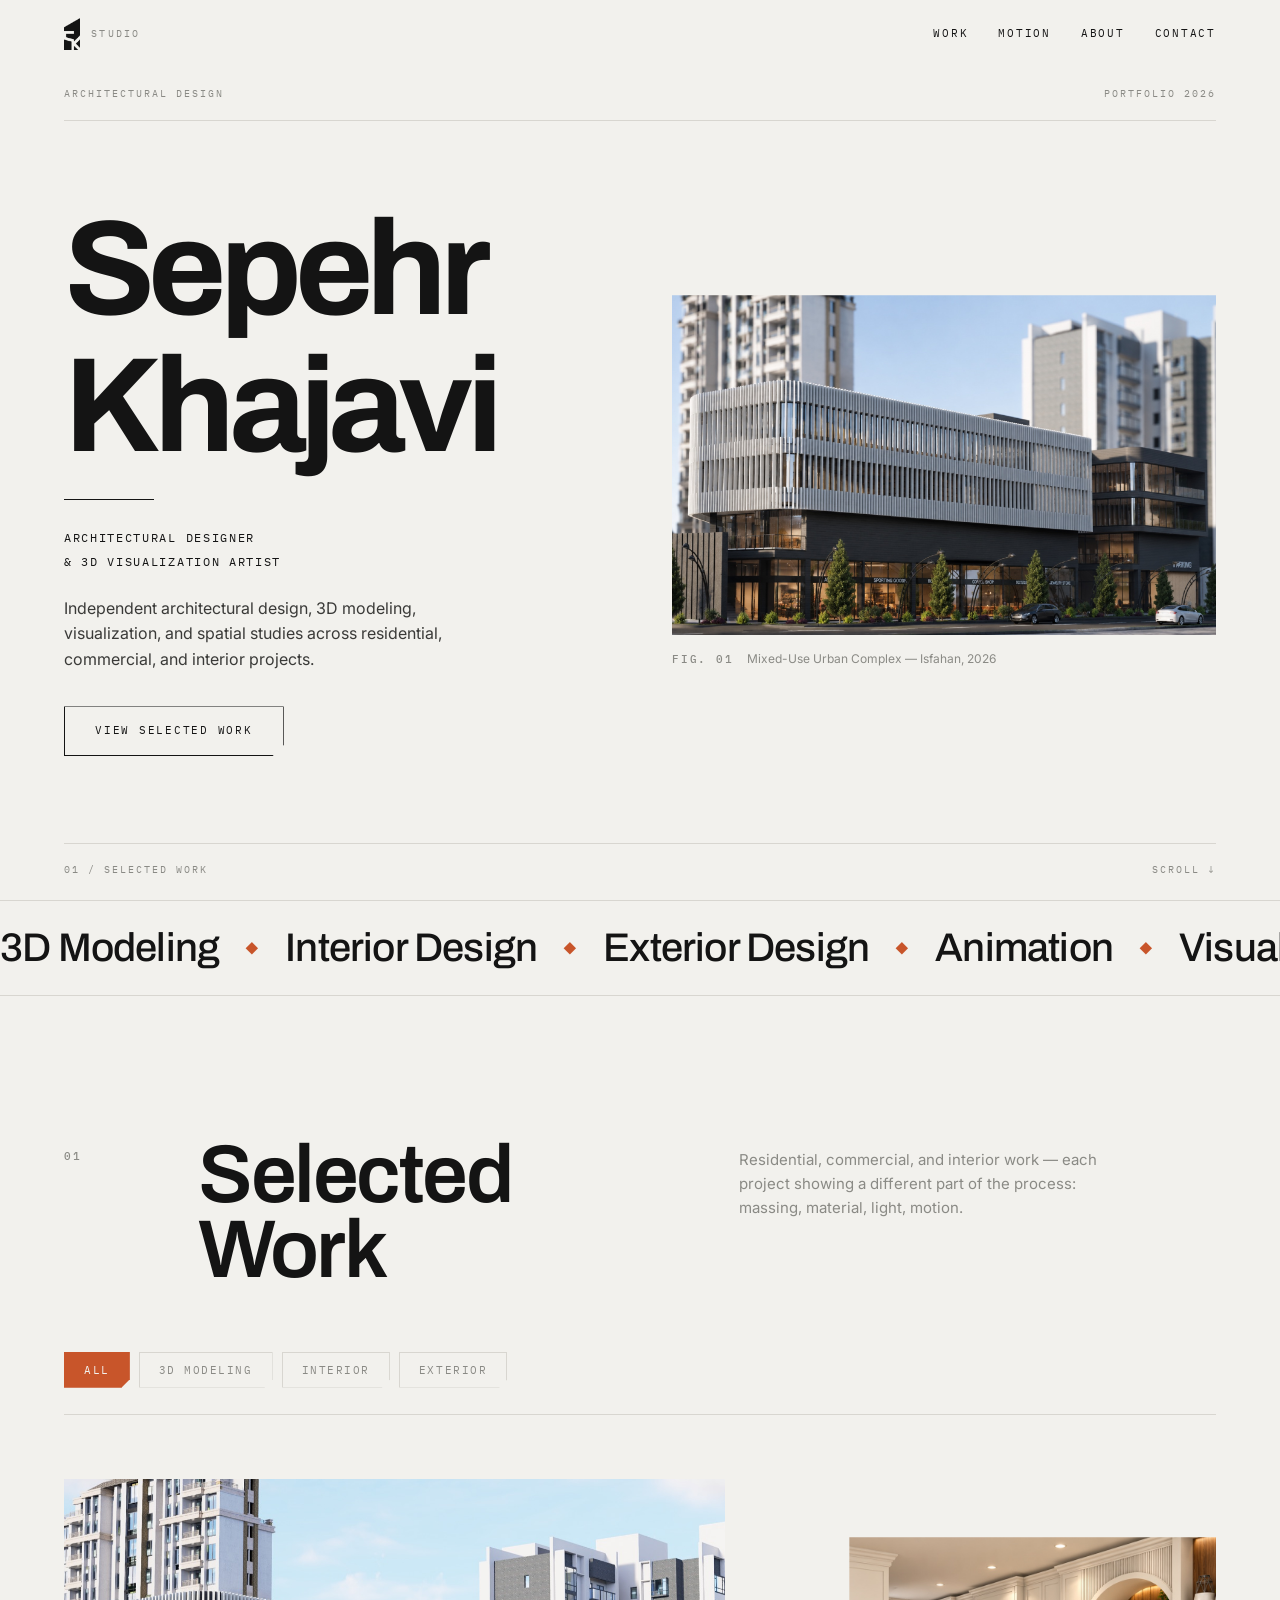
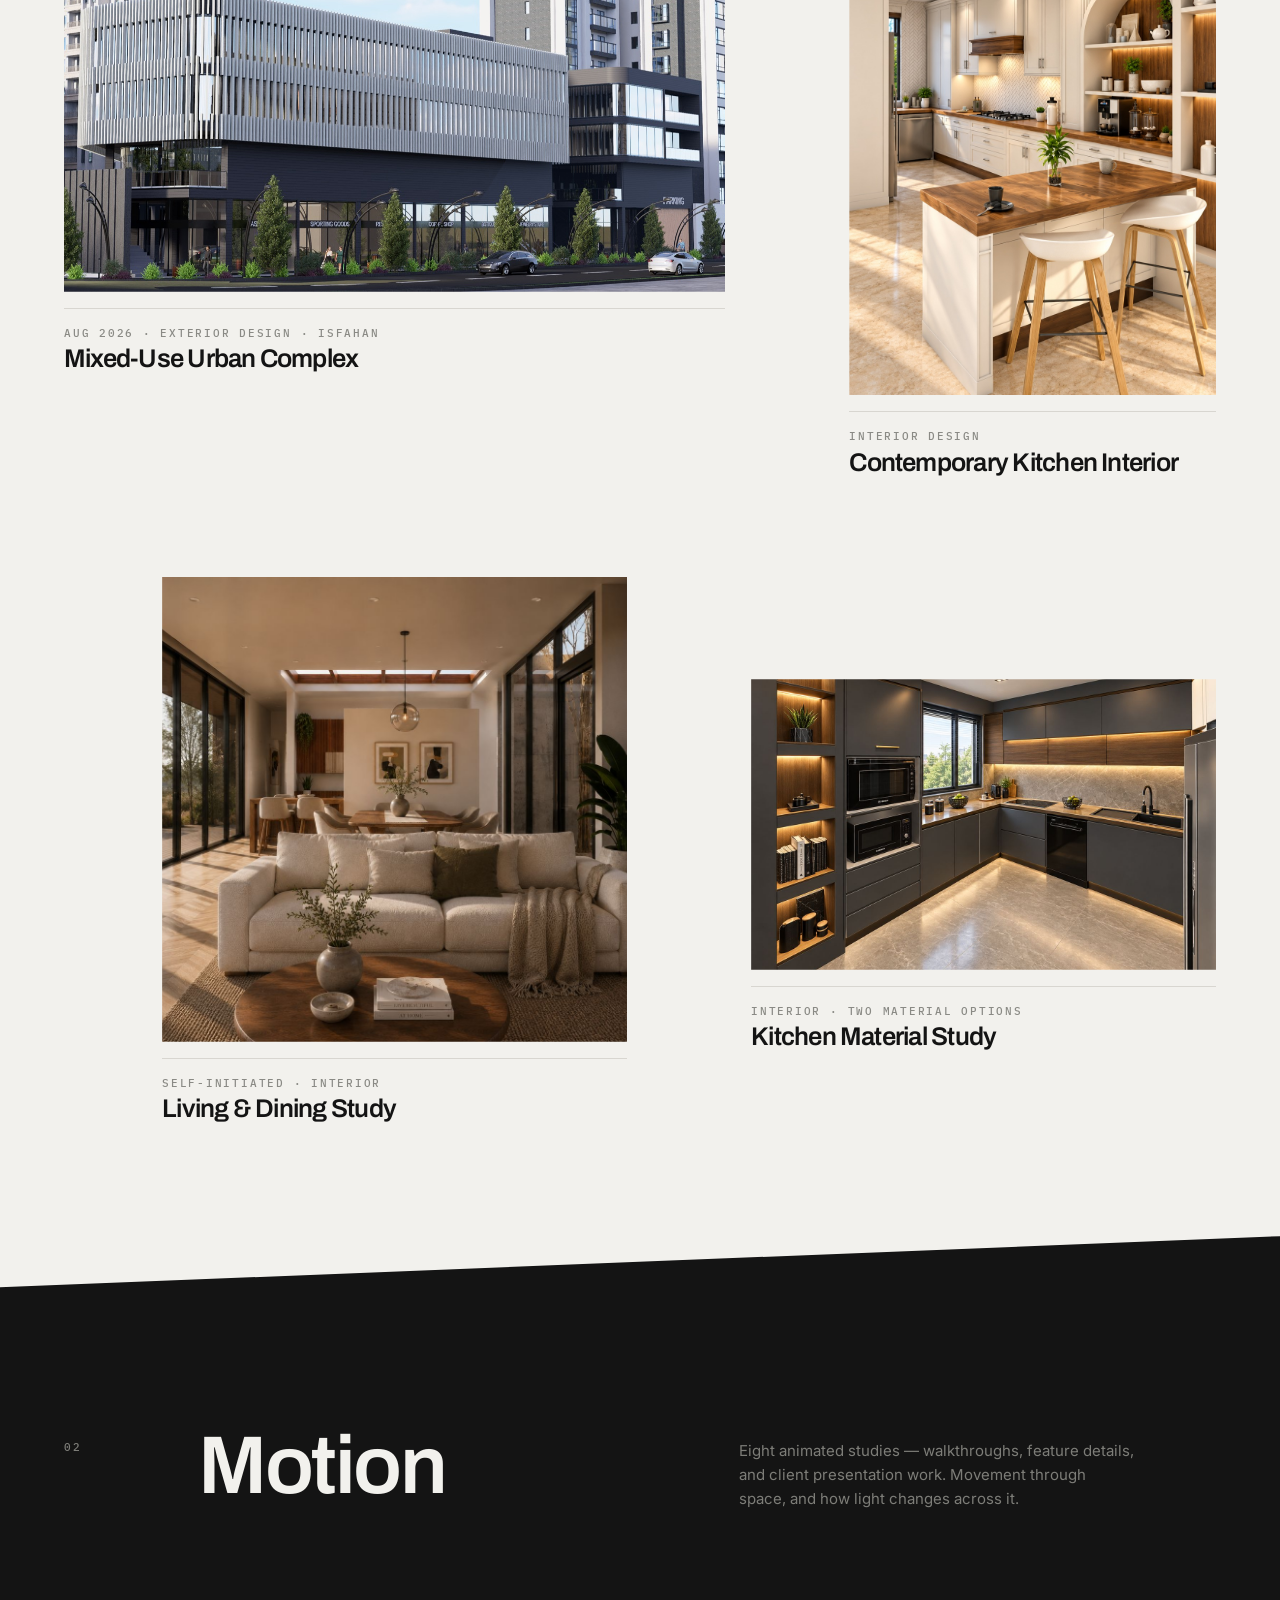
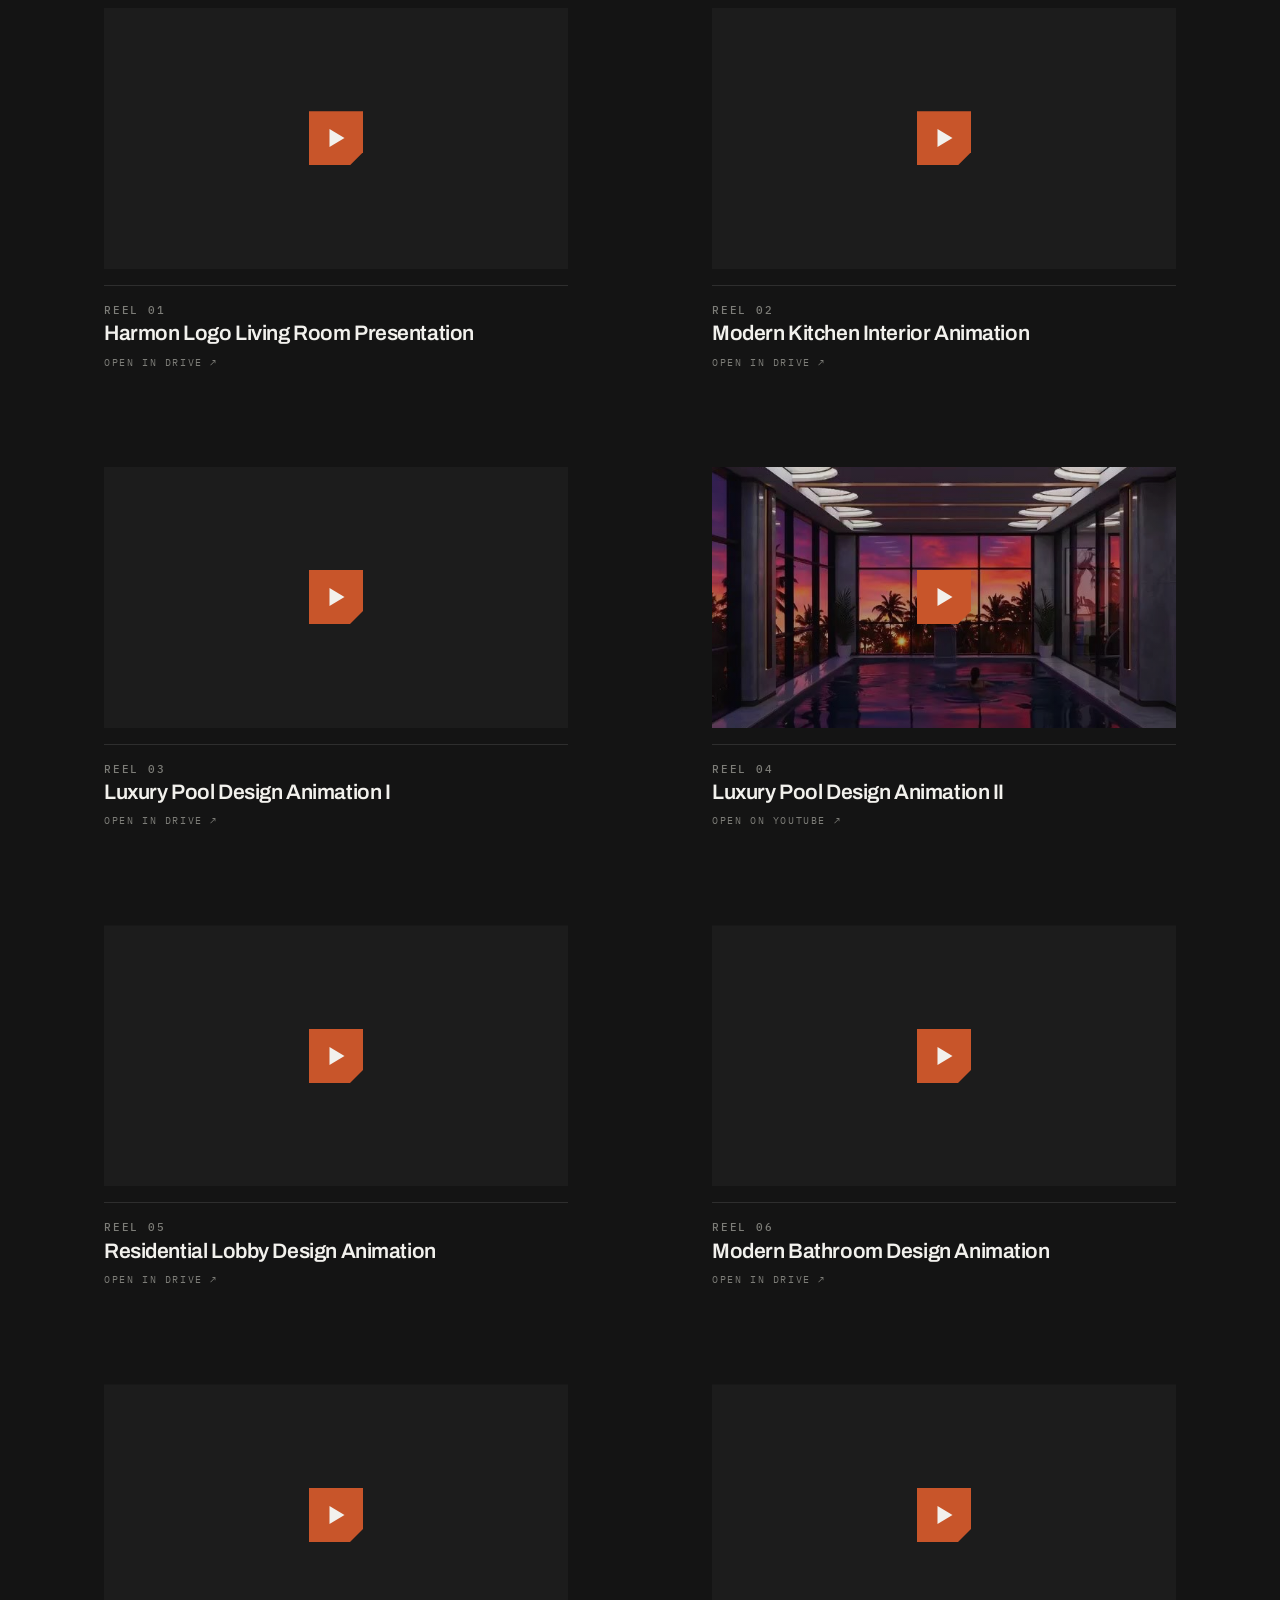
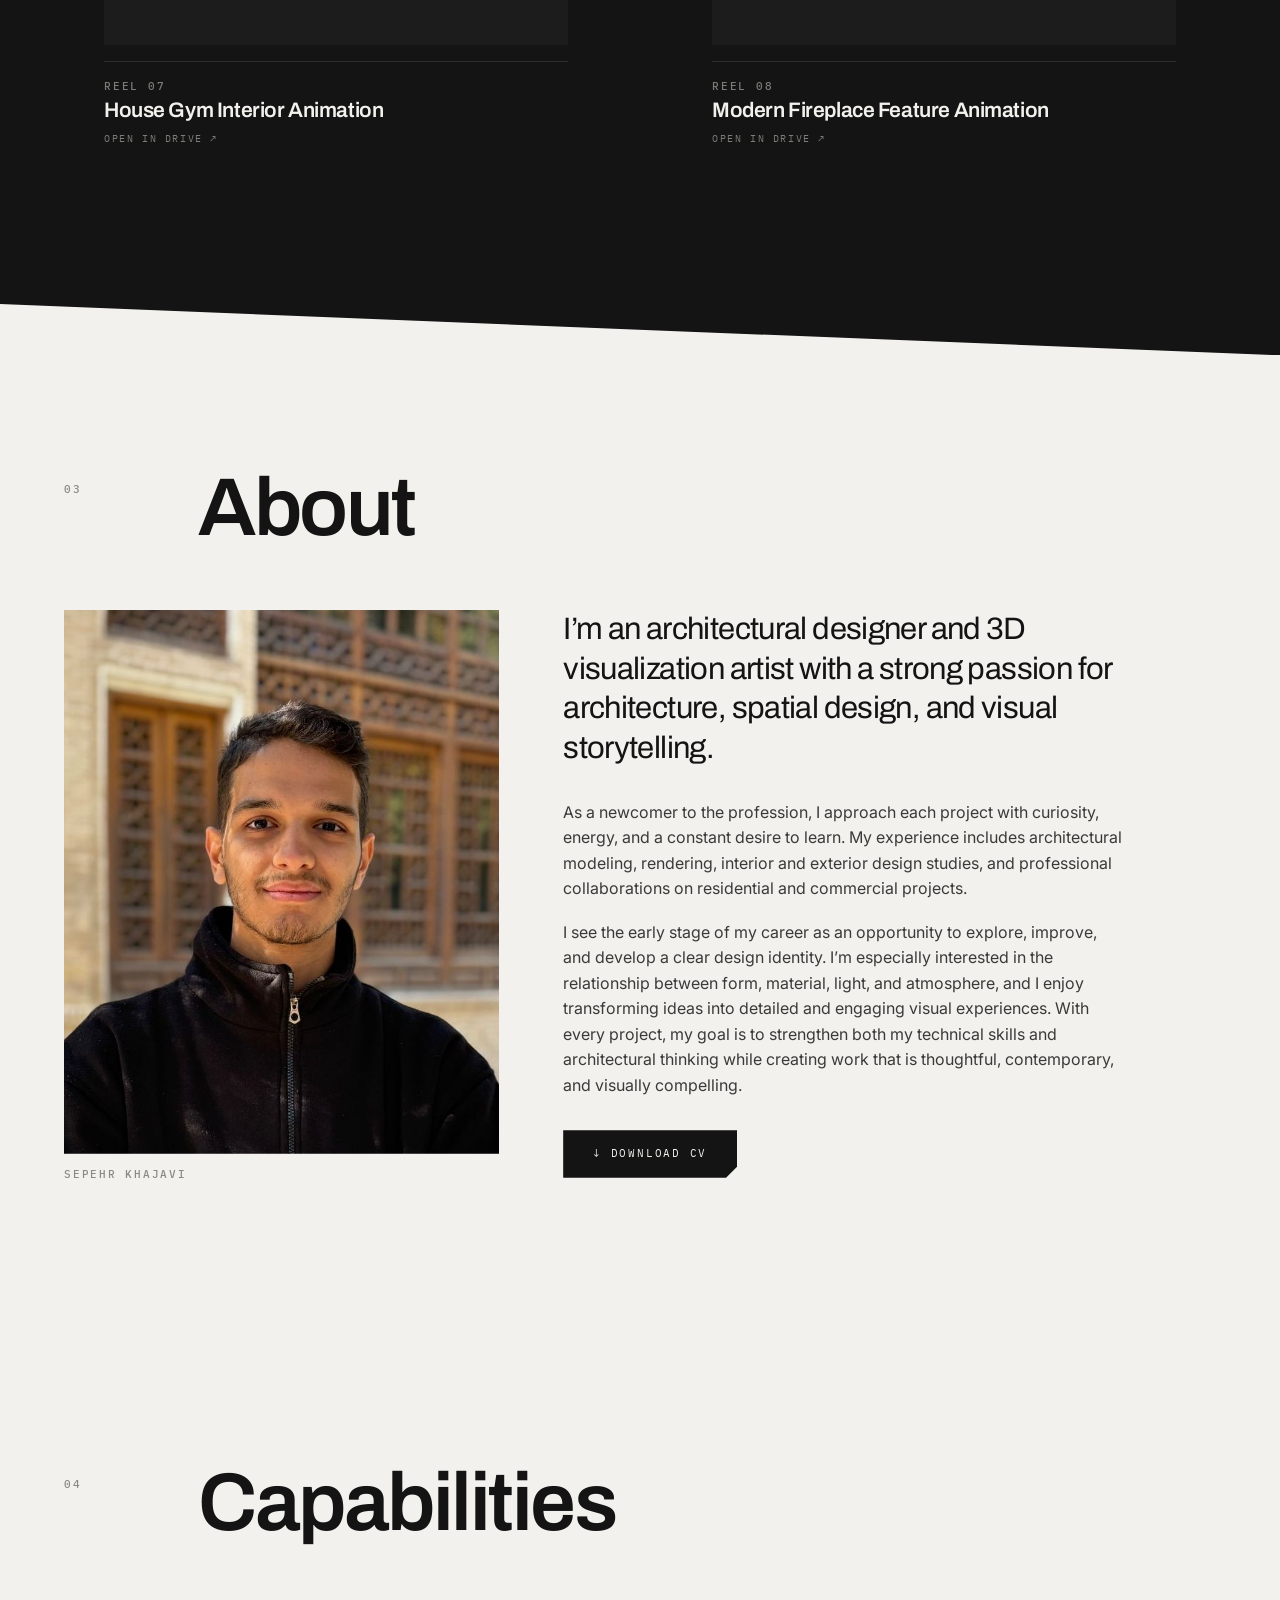
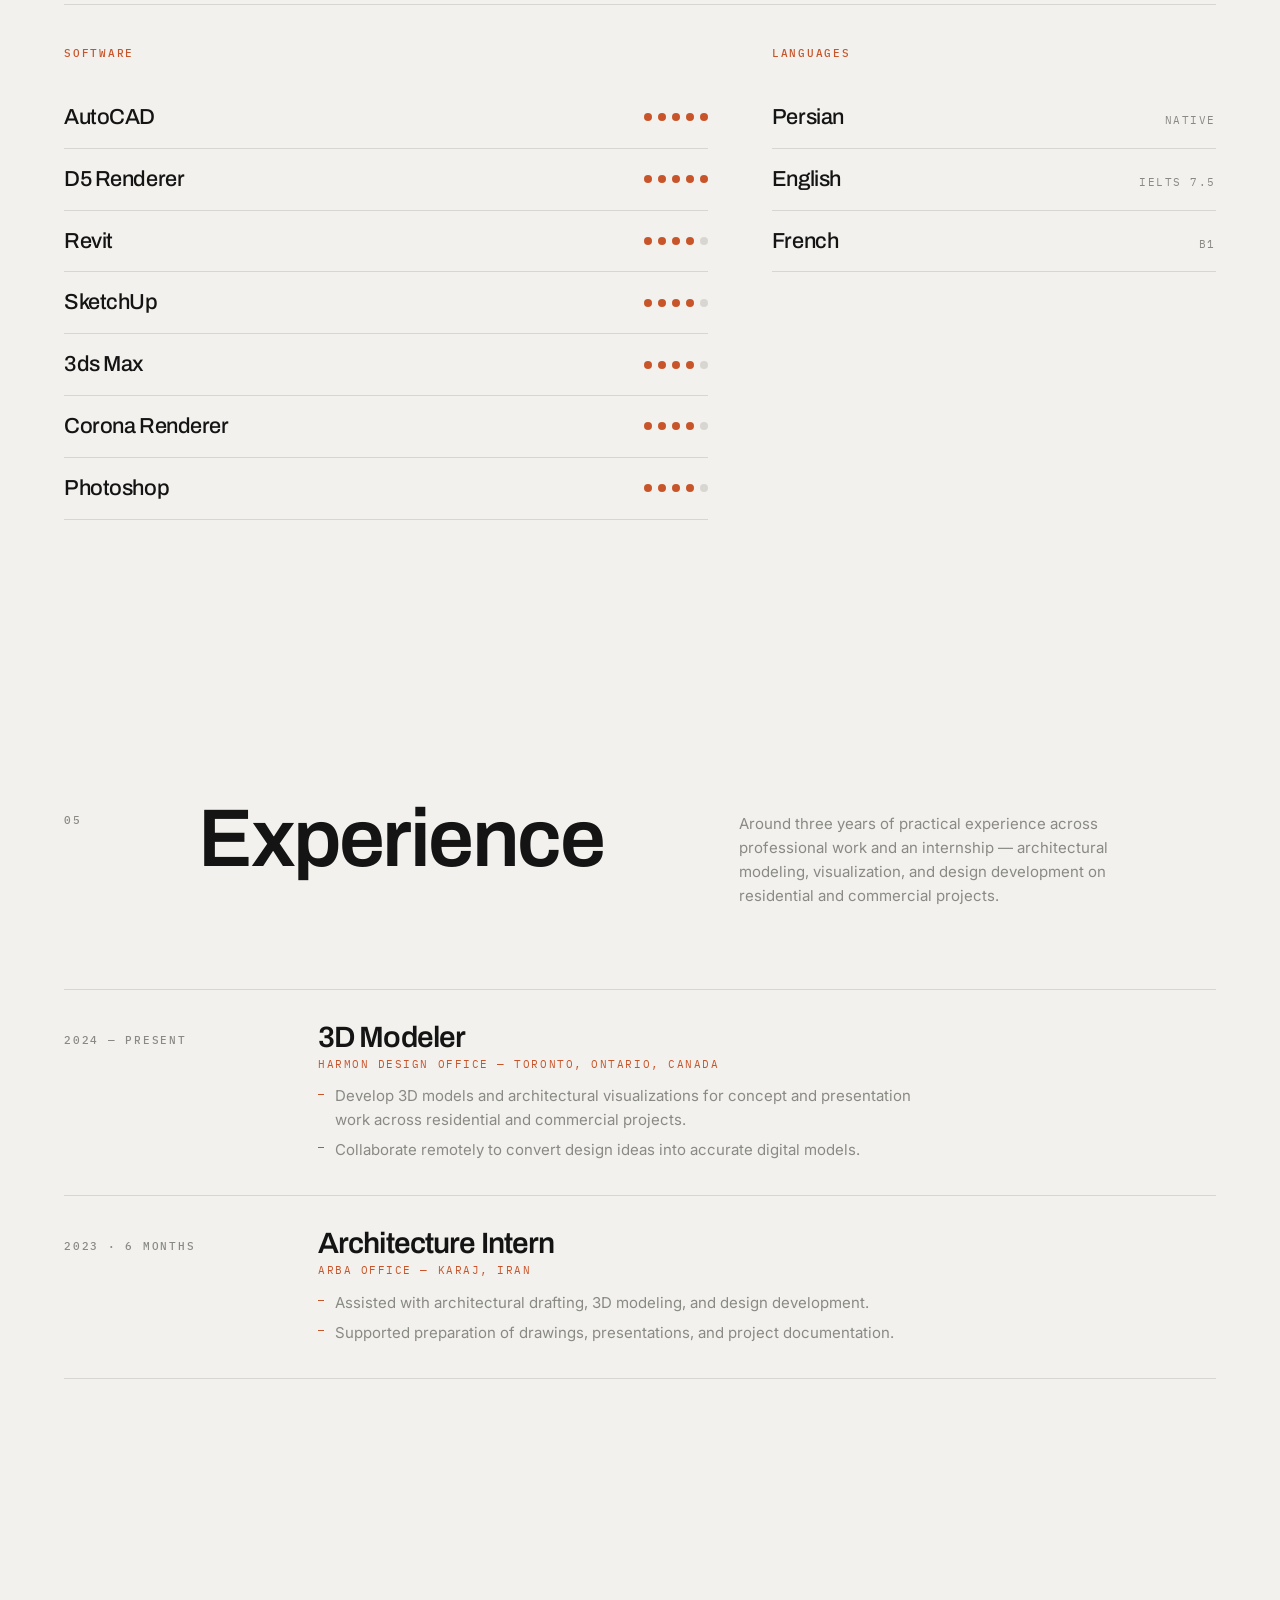
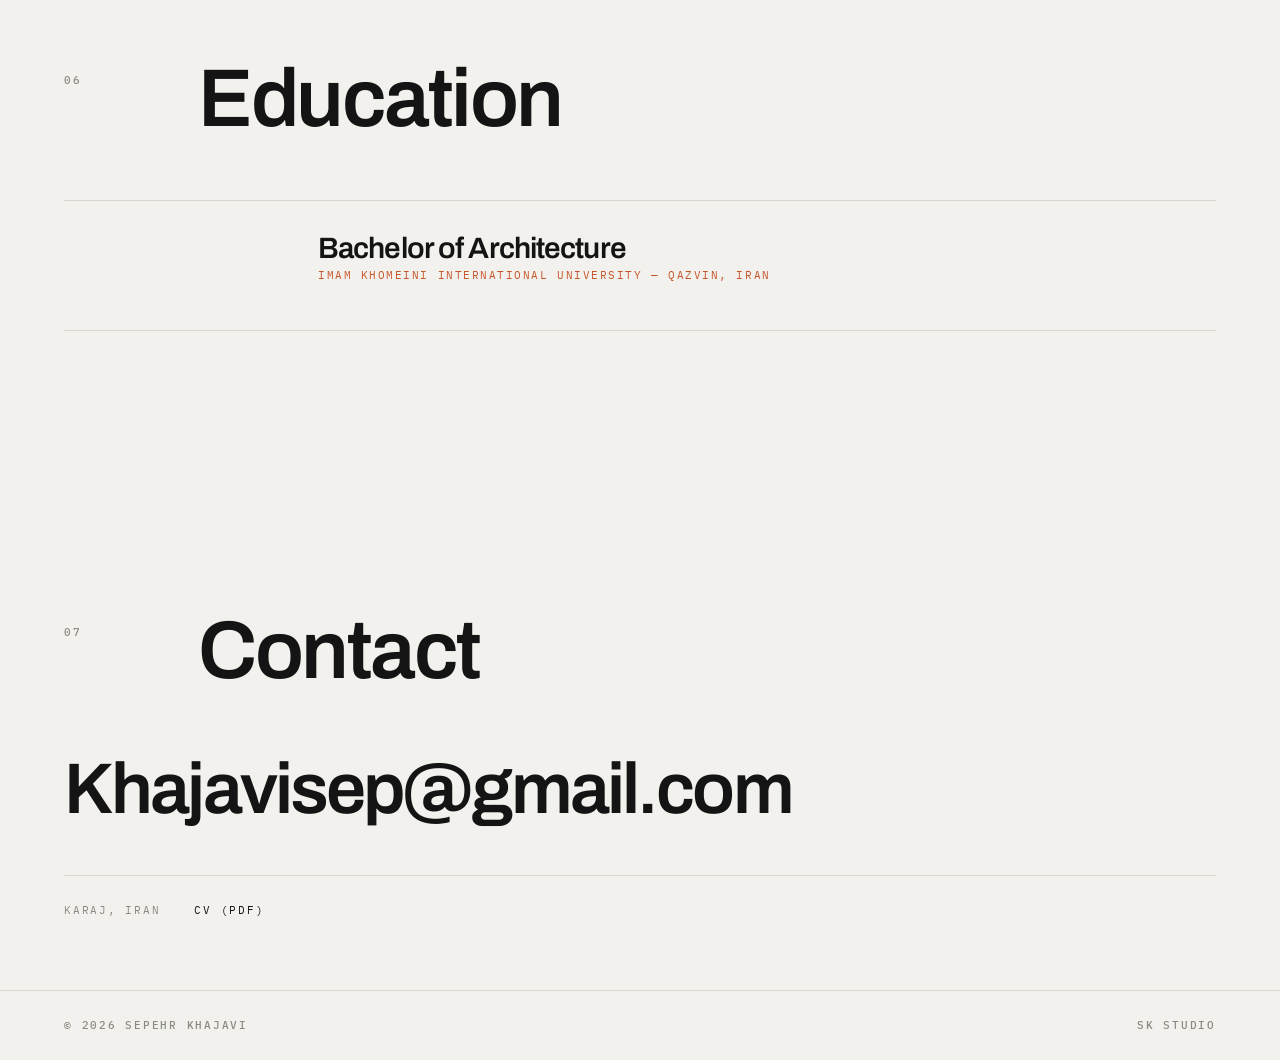
==== index.html @ d735640b "Sepehr Khajavi portfolio — static one-page site Four projects (Isfahan mixed-use complex, contempora" ====
<!DOCTYPE html>
<html lang="en">
<head>
<meta charset="utf-8">
<meta name="viewport" content="width=device-width, initial-scale=1">
<title>Sepehr Khajavi — Architectural Designer &amp; 3D Visualization Artist</title>
<meta name="description" content="Sepehr Khajavi — architectural designer and 3D visualization artist. Independent architectural design, 3D modeling, visualization, and spatial studies across residential, commercial, and interior projects.">
<link rel="icon" href="assets/favicon.png">
<link rel="preconnect" href="https://fonts.googleapis.com">
<link rel="preconnect" href="https://fonts.gstatic.com" crossorigin>
<link href="https://fonts.googleapis.com/css2?family=Archivo:wght@400;500;600;700&family=Inter:wght@400;500&family=IBM+Plex+Mono:wght@400;500&display=swap" rel="stylesheet">
<link rel="stylesheet" href="style.css?v=12">
<script>document.documentElement.classList.add('js')</script>
</head>
<body>

<!-- ============ NAV ============ -->
<header class="nav" id="nav">
  <a href="#top" class="nav__mark" aria-label="SK Studio — home">
    <img src="assets/logo.png" alt="SK Studio" class="nav__logo">
    <span class="nav__studio">Studio</span>
  </a>
  <nav class="nav__links">
    <a href="#work">Work</a>
    <a href="#motion">Motion</a>
    <a href="#about">About</a>
    <a href="#contact">Contact</a>
  </nav>
  <button class="nav__toggle" id="navToggle" aria-label="Menu" aria-expanded="false"><span></span><span></span></button>
</header>

<!-- ============ HERO ============ -->
<section class="hero" id="top">
  <div class="hero__meta hero__meta--top">
    <span>Architectural&nbsp;Design</span>
    <span>Portfolio&nbsp;2026</span>
  </div>

  <div class="hero__inner">
    <div class="hero__type">
      <h1 class="hero__name">
        <span class="line"><span>Sepehr</span></span>
        <span class="line"><span>Khajavi</span></span>
      </h1>
      <div class="rule"></div>
      <p class="hero__role">
        Architectural&nbsp;Designer<br>
        &amp; 3D&nbsp;Visualization&nbsp;Artist
      </p>
      <p class="hero__blurb">
        Independent architectural design, 3D modeling, visualization, and spatial
        studies across residential, commercial, and interior projects.
      </p>
      <a href="#work" class="btn btn--ghost">View Selected Work</a>
    </div>

    <div class="hero__slab">
      <div class="frame frame--hero reveal">
        <img src="images/p1-01.jpg" alt="Mixed-use urban complex at dusk, Isfahan" fetchpriority="high">
      </div>
      <div class="hero__caption">
        <span class="mono">Fig.&nbsp;01</span>
        <span>Mixed-Use Urban Complex — Isfahan, 2026</span>
      </div>
    </div>
  </div>

  <div class="hero__meta hero__meta--bottom">
    <span>01 / Selected Work</span>
    <span class="scroll-hint">Scroll <em>↓</em></span>
  </div>
</section>

<!-- ============ MARQUEE ============ -->
<div class="marquee" aria-hidden="true">
  <div class="marquee__track">
    <span>3D Modeling</span><i>◆</i><span>Interior Design</span><i>◆</i><span>Exterior Design</span><i>◆</i><span>Animation</span><i>◆</i><span>Visualization</span><i>◆</i>
    <span>3D Modeling</span><i>◆</i><span>Interior Design</span><i>◆</i><span>Exterior Design</span><i>◆</i><span>Animation</span><i>◆</i><span>Visualization</span><i>◆</i>
  </div>
</div>

<!-- ============ WORK ============ -->
<section class="section" id="work">
  <div class="section__head">
    <span class="mono num">01</span>
    <h2 class="section__title">Selected<br>Work</h2>
    <p class="section__note">Residential, commercial, and interior work — each project
      showing a different part of the process: massing, material, light, motion.</p>
  </div>

  <div class="filters" id="filters">
    <button class="chip is-active" data-filter="all">All</button>
    <button class="chip" data-filter="3d">3D Modeling</button>
    <button class="chip" data-filter="interior">Interior</button>
    <button class="chip" data-filter="exterior">Exterior</button>
  </div>

  <div class="work-grid" id="workGrid">

    <article class="card sp-a" data-cat="exterior" data-project="0">
      <div class="frame frame--wide reveal">
        <img src="images/p1-02-thumb.jpg" alt="Mixed-use urban complex, street elevation, Isfahan" loading="lazy">
      </div>
      <div class="card__meta">
        <span class="mono">Aug 2026 · Exterior Design · Isfahan</span>
        <h3>Mixed-Use Urban Complex</h3>
      </div>
    </article>

    <article class="card sp-b" data-cat="interior" data-project="1">
      <div class="frame frame--portrait reveal">
        <img src="images/p2-01-thumb.jpg" alt="Contemporary kitchen interior with ivory cabinetry and walnut island" loading="lazy">
      </div>
      <div class="card__meta">
        <span class="mono">Interior Design</span>
        <h3>Contemporary Kitchen Interior</h3>
      </div>
    </article>

    <article class="card sp-c" data-cat="interior 3d" data-project="2">
      <div class="frame frame--square reveal">
        <img src="images/p3-01-thumb.jpg" alt="Warm contemporary living room with herringbone timber floor and full-height glazing" loading="lazy">
      </div>
      <div class="card__meta">
        <span class="mono">Self-Initiated · Interior</span>
        <h3>Living &amp; Dining Study</h3>
      </div>
    </article>

    <article class="card sp-d" data-cat="interior 3d" data-project="3">
      <div class="frame frame--wide reveal">
        <img src="images/p4-01-thumb.jpg" alt="Kitchen in the darker material option, graphite cabinetry with lit timber niches" loading="lazy">
      </div>
      <div class="card__meta">
        <span class="mono">Interior · Two Material Options</span>
        <h3>Kitchen Material Study</h3>
      </div>
    </article>

  </div>
</section>

<!-- ============ MOTION (inverted) ============ -->
<section class="section section--dark" id="motion">
  <div class="section__head">
    <span class="mono num">02</span>
    <h2 class="section__title">Motion</h2>
    <p class="section__note">Eight animated studies — walkthroughs, feature details, and
      client presentation work. Movement through space, and how light changes across it.</p>
  </div>

  <div class="reels">
    <figure class="reel reveal">
      <a class="reel__video" data-provider="drive" data-video="1DCxU0NoaBMTBaiUzODG50JpC2eDQh2Jz"
         href="https://drive.google.com/file/d/1DCxU0NoaBMTBaiUzODG50JpC2eDQh2Jz/view" target="_blank" rel="noopener"
         aria-label="Play Harmon Logo Living Room Presentation">
        <span class="reel__play" aria-hidden="true"></span>
      </a>
      <figcaption>
        <span class="mono">Reel 01</span>
        <h3>Harmon Logo Living Room Presentation</h3>
              <a class="reel__out" href="https://drive.google.com/file/d/1DCxU0NoaBMTBaiUzODG50JpC2eDQh2Jz/view" target="_blank" rel="noopener">Open in Drive ↗</a>
      </figcaption>
    </figure>
    <figure class="reel reveal">
      <a class="reel__video" data-provider="drive" data-video="1J7DRPybmZpaSaZsVSsz16v9uw6WB02pe"
         href="https://drive.google.com/file/d/1J7DRPybmZpaSaZsVSsz16v9uw6WB02pe/view" target="_blank" rel="noopener"
         aria-label="Play Modern Kitchen Interior Animation">
        <span class="reel__play" aria-hidden="true"></span>
      </a>
      <figcaption>
        <span class="mono">Reel 02</span>
        <h3>Modern Kitchen Interior Animation</h3>
              <a class="reel__out" href="https://drive.google.com/file/d/1J7DRPybmZpaSaZsVSsz16v9uw6WB02pe/view" target="_blank" rel="noopener">Open in Drive ↗</a>
      </figcaption>
    </figure>
    <figure class="reel reveal">
      <a class="reel__video" data-provider="drive" data-video="13eLCCFqz2_LO2odNeA9vUAEbmoR1A4OG"
         href="https://drive.google.com/file/d/13eLCCFqz2_LO2odNeA9vUAEbmoR1A4OG/view" target="_blank" rel="noopener"
         aria-label="Play Luxury Pool Design Animation I">
        <span class="reel__play" aria-hidden="true"></span>
      </a>
      <figcaption>
        <span class="mono">Reel 03</span>
        <h3>Luxury Pool Design Animation I</h3>
              <a class="reel__out" href="https://drive.google.com/file/d/13eLCCFqz2_LO2odNeA9vUAEbmoR1A4OG/view" target="_blank" rel="noopener">Open in Drive ↗</a>
      </figcaption>
    </figure>
    <figure class="reel reveal">
      <a class="reel__video" data-provider="youtube" data-video="SUnZfPAQ8RI"
         href="https://youtu.be/SUnZfPAQ8RI" target="_blank" rel="noopener"
         aria-label="Play Luxury Pool Design Animation II">
        <img class="reel__poster" src="images/reel-pool-evening.jpg" alt="" loading="lazy">
        <span class="reel__play" aria-hidden="true"></span>
      </a>
      <figcaption>
        <span class="mono">Reel 04</span>
        <h3>Luxury Pool Design Animation II</h3>
              <a class="reel__out" href="https://youtu.be/SUnZfPAQ8RI" target="_blank" rel="noopener">Open on YouTube ↗</a>
      </figcaption>
    </figure>
    <figure class="reel reveal">
      <a class="reel__video" data-provider="drive" data-video="1FqmO0xd2DqZNKpFj-LWGeaTAZDTMvdev"
         href="https://drive.google.com/file/d/1FqmO0xd2DqZNKpFj-LWGeaTAZDTMvdev/view" target="_blank" rel="noopener"
         aria-label="Play Residential Lobby Design Animation">
        <span class="reel__play" aria-hidden="true"></span>
      </a>
      <figcaption>
        <span class="mono">Reel 05</span>
        <h3>Residential Lobby Design Animation</h3>
              <a class="reel__out" href="https://drive.google.com/file/d/1FqmO0xd2DqZNKpFj-LWGeaTAZDTMvdev/view" target="_blank" rel="noopener">Open in Drive ↗</a>
      </figcaption>
    </figure>
    <figure class="reel reveal">
      <a class="reel__video" data-provider="drive" data-video="1TxDzEtfGqnigHsnNgvpGJqe-0U7BlVDh"
         href="https://drive.google.com/file/d/1TxDzEtfGqnigHsnNgvpGJqe-0U7BlVDh/view" target="_blank" rel="noopener"
         aria-label="Play Modern Bathroom Design Animation">
        <span class="reel__play" aria-hidden="true"></span>
      </a>
      <figcaption>
        <span class="mono">Reel 06</span>
        <h3>Modern Bathroom Design Animation</h3>
              <a class="reel__out" href="https://drive.google.com/file/d/1TxDzEtfGqnigHsnNgvpGJqe-0U7BlVDh/view" target="_blank" rel="noopener">Open in Drive ↗</a>
      </figcaption>
    </figure>
    <figure class="reel reveal">
      <a class="reel__video" data-provider="drive" data-video="17wDcVRKeFZ8-hfyoqx0rWM0qu666yjez"
         href="https://drive.google.com/file/d/17wDcVRKeFZ8-hfyoqx0rWM0qu666yjez/view" target="_blank" rel="noopener"
         aria-label="Play House Gym Interior Animation">
        <span class="reel__play" aria-hidden="true"></span>
      </a>
      <figcaption>
        <span class="mono">Reel 07</span>
        <h3>House Gym Interior Animation</h3>
              <a class="reel__out" href="https://drive.google.com/file/d/17wDcVRKeFZ8-hfyoqx0rWM0qu666yjez/view" target="_blank" rel="noopener">Open in Drive ↗</a>
      </figcaption>
    </figure>
    <figure class="reel reveal">
      <a class="reel__video" data-provider="drive" data-video="1D9zxfhtJ8iOXXb6mHno6MV6mpFmq5OAw"
         href="https://drive.google.com/file/d/1D9zxfhtJ8iOXXb6mHno6MV6mpFmq5OAw/view" target="_blank" rel="noopener"
         aria-label="Play Modern Fireplace Feature Animation">
        <span class="reel__play" aria-hidden="true"></span>
      </a>
      <figcaption>
        <span class="mono">Reel 08</span>
        <h3>Modern Fireplace Feature Animation</h3>
              <a class="reel__out" href="https://drive.google.com/file/d/1D9zxfhtJ8iOXXb6mHno6MV6mpFmq5OAw/view" target="_blank" rel="noopener">Open in Drive ↗</a>
      </figcaption>
    </figure>
  </div>
</section>

<!-- ============ ABOUT ============ -->
<section class="section" id="about">
  <div class="section__head">
    <span class="mono num">03</span>
    <h2 class="section__title">About</h2>
  </div>

  <div class="about">
    <div class="about__portrait">
      <div class="frame frame--portrait reveal">
        <img src="images/portrait.jpg" alt="Portrait of Sepehr Khajavi" loading="lazy">
      </div>
      <span class="mono caption">Sepehr Khajavi</span>
    </div>
    <div class="about__text">
      <p class="lead">I’m an architectural designer and 3D visualization artist with a
        strong passion for architecture, spatial design, and visual storytelling.</p>
      <p>As a newcomer to the profession, I approach each project with curiosity, energy,
        and a constant desire to learn. My experience includes architectural modeling,
        rendering, interior and exterior design studies, and professional collaborations
        on residential and commercial projects.</p>
      <p>I see the early stage of my career as an opportunity to explore, improve, and
        develop a clear design identity. I’m especially interested in the relationship
        between form, material, light, and atmosphere, and I enjoy transforming ideas into
        detailed and engaging visual experiences. With every project, my goal is to
        strengthen both my technical skills and architectural thinking while creating work
        that is thoughtful, contemporary, and visually compelling.</p>
      <a href="assets/cv.pdf" class="btn btn--solid" download>↓ Download CV</a>
    </div>
  </div>
</section>

<!-- ============ CAPABILITIES ============ -->
<section class="section" id="skills">
  <div class="section__head">
    <span class="mono num">04</span>
    <h2 class="section__title">Capabilities</h2>
  </div>

  <div class="capabilities">
    <div class="capabilities__col">
      <span class="mono tier">Software</span>
      <div class="skillset">
        <div class="skill">
          <span class="skill__name">AutoCAD</span>
          <span class="meter" role="img" aria-label="5 out of 5"><i class="dot"></i><i class="dot"></i><i class="dot"></i><i class="dot"></i><i class="dot"></i></span>
        </div>
        <div class="skill">
          <span class="skill__name">D5 Renderer</span>
          <span class="meter" role="img" aria-label="5 out of 5"><i class="dot"></i><i class="dot"></i><i class="dot"></i><i class="dot"></i><i class="dot"></i></span>
        </div>
        <div class="skill">
          <span class="skill__name">Revit</span>
          <span class="meter" role="img" aria-label="4 out of 5"><i class="dot"></i><i class="dot"></i><i class="dot"></i><i class="dot"></i><i class="dot dot--off"></i></span>
        </div>
        <div class="skill">
          <span class="skill__name">SketchUp</span>
          <span class="meter" role="img" aria-label="4 out of 5"><i class="dot"></i><i class="dot"></i><i class="dot"></i><i class="dot"></i><i class="dot dot--off"></i></span>
        </div>
        <div class="skill">
          <span class="skill__name">3ds Max</span>
          <span class="meter" role="img" aria-label="4 out of 5"><i class="dot"></i><i class="dot"></i><i class="dot"></i><i class="dot"></i><i class="dot dot--off"></i></span>
        </div>
        <div class="skill">
          <span class="skill__name">Corona Renderer</span>
          <span class="meter" role="img" aria-label="4 out of 5"><i class="dot"></i><i class="dot"></i><i class="dot"></i><i class="dot"></i><i class="dot dot--off"></i></span>
        </div>
        <div class="skill">
          <span class="skill__name">Photoshop</span>
          <span class="meter" role="img" aria-label="4 out of 5"><i class="dot"></i><i class="dot"></i><i class="dot"></i><i class="dot"></i><i class="dot dot--off"></i></span>
        </div>
      </div>
    </div>
    <div class="capabilities__col">
      <span class="mono tier">Languages</span>
      <div class="skillset">
        <div class="skill"><span class="skill__name">Persian</span><span class="lang">Native</span></div>
        <div class="skill"><span class="skill__name">English</span><span class="lang">IELTS 7.5</span></div>
        <div class="skill"><span class="skill__name">French</span><span class="lang">B1</span></div>
      </div>
    </div>
  </div>
</section>

<!-- ============ EXPERIENCE ============ -->
<section class="section" id="experience">
  <div class="section__head">
    <span class="mono num">05</span>
    <h2 class="section__title">Experience</h2>
    <p class="section__note">Around three years of practical experience across
      professional work and an internship — architectural modeling, visualization,
      and design development on residential and commercial projects.</p>
  </div>

  <div class="timeline">
    <div class="row reveal">
      <span class="mono row__date">2024 — Present</span>
      <div class="row__body">
        <h3>3D Modeler</h3>
        <span class="org">Harmon Design Office — Toronto, Ontario, Canada</span>
        <ul class="row__list">
          <li>Develop 3D models and architectural visualizations for concept and
            presentation work across residential and commercial projects.</li>
          <li>Collaborate remotely to convert design ideas into accurate digital models.</li>
        </ul>
      </div>
    </div>
    <div class="row reveal">
      <span class="mono row__date">2023 · 6 months</span>
      <div class="row__body">
        <h3>Architecture Intern</h3>
        <span class="org">ARBA Office — Karaj, Iran</span>
        <ul class="row__list">
          <li>Assisted with architectural drafting, 3D modeling, and design development.</li>
          <li>Supported preparation of drawings, presentations, and project documentation.</li>
        </ul>
      </div>
    </div>
  </div>
</section>

<!-- ============ EDUCATION ============ -->
<section class="section" id="education">
  <div class="section__head">
    <span class="mono num">06</span>
    <h2 class="section__title">Education</h2>
  </div>
  <div class="timeline">
    <div class="row reveal">
      <span class="mono row__date"><!-- add years, e.g. 2021 — 2026 --></span>
      <div class="row__body">
        <h3>Bachelor of Architecture</h3>
        <span class="org">Imam Khomeini International University — Qazvin, Iran</span>
      </div>
    </div>
  </div>
</section>

<!-- ============ CONTACT ============ -->
<section class="section section--contact" id="contact">
  <div class="section__head">
    <span class="mono num">07</span>
    <h2 class="section__title">Contact</h2>
  </div>
  <div class="contact">
    <a class="contact__email" href="mailto:khajavisep@gmail.com">Khajavisep@gmail.com</a>
    <div class="contact__links">
      <span class="contact__place">Karaj, Iran</span>
      <!-- Add real profile URLs here, then uncomment:
      <a href="https://www.linkedin.com/in/USERNAME">LinkedIn</a>
      <a href="https://www.instagram.com/USERNAME">Instagram</a>
      <a href="https://www.behance.net/USERNAME">Behance</a>
      -->
      <a href="assets/cv.pdf" download>CV (PDF)</a>
    </div>
  </div>
</section>

<footer class="footer">
  <span class="mono">© 2026 Sepehr Khajavi</span>
  <span class="mono">SK Studio</span>
</footer>

<!-- ============ LIGHTBOX ============ -->
<div class="lb" id="lb" role="dialog" aria-modal="true" aria-hidden="true">
  <button class="lb__close" id="lbClose" aria-label="Close">✕</button>
  <button class="lb__nav lb__nav--prev" id="lbPrev" aria-label="Previous">←</button>
  <button class="lb__nav lb__nav--next" id="lbNext" aria-label="Next">→</button>
  <div class="lb__inner">
    <div class="lb__stage" id="lbStage"></div>
    <aside class="lb__info">
      <span class="mono" id="lbIndex">01 / 06</span>
      <h3 id="lbTitle"></h3>
      <dl id="lbSpecs"></dl>
      <p id="lbDesc"></p>
    </aside>
  </div>
</div>

<script src="script.js?v=12"></script>
</body>
</html>
---- style.css ----
/* ============================================================
   SK Studio — Sepehr Khajavi
   Theme: Solid & Void  ·  Accent: Terracotta
   ============================================================ */

:root{
  --paper:#F2F1ED;
  --ink:#141414;
  --grey:#8A8A85;
  --hair:#D8D6D0;
  --accent:#C8552A;

  --serif:'Archivo',system-ui,sans-serif;
  --sans:'Inter',system-ui,sans-serif;
  --mono:'IBM Plex Mono',ui-monospace,monospace;

  --pad:clamp(20px,5vw,88px);
  --cut:4vw;                       /* diagonal slice depth */
  --ease:cubic-bezier(.22,1,.36,1);
}

*,*::before,*::after{box-sizing:border-box}
html{scroll-behavior:smooth;-webkit-text-size-adjust:100%}
body{
  margin:0;background:var(--paper);color:var(--ink);
  font-family:var(--sans);font-size:16px;line-height:1.6;
  -webkit-font-smoothing:antialiased;overflow-x:hidden;
}
img{max-width:100%;display:block}
a{color:inherit;text-decoration:none}
h1,h2,h3{margin:0;font-family:var(--serif);font-weight:600;line-height:.92;letter-spacing:-.03em}
p{margin:0 0 1.1em}
ul{margin:0;padding:0;list-style:none}

.mono{font-family:var(--mono);font-size:11px;font-weight:500;
  text-transform:uppercase;letter-spacing:.16em;color:var(--grey)}

::selection{background:var(--accent);color:var(--paper)}

/* ---------- NAV ---------- */
.nav{
  position:fixed;top:0;left:0;right:0;z-index:80;
  display:flex;align-items:center;justify-content:space-between;
  padding:18px var(--pad);
  border-bottom:1px solid transparent;
  transition:background .4s var(--ease),border-color .4s var(--ease),padding .4s var(--ease);
}
.nav.is-stuck{background:rgba(242,241,237,.88);backdrop-filter:blur(14px);
  border-bottom-color:var(--hair);padding-block:11px}
.nav.is-stuck .nav__logo{height:26px;transition:height .4s var(--ease)}
.nav__mark{display:flex;align-items:center;gap:11px}
.nav__logo{height:32px;width:auto;display:block}
.nav__studio{font-family:var(--mono);font-size:10px;text-transform:uppercase;
  letter-spacing:.22em;color:var(--grey)}
.nav__links{display:flex;gap:30px}
.nav__links a{font-family:var(--mono);font-size:11px;text-transform:uppercase;
  letter-spacing:.16em;position:relative;padding-block:4px}
.nav__links a::after{content:'';position:absolute;left:0;bottom:0;width:100%;height:1px;
  background:var(--accent);transform:scaleX(0);transform-origin:right;
  transition:transform .45s var(--ease)}
.nav__links a:hover{color:var(--accent)}
.nav__links a:hover::after{transform:scaleX(1);transform-origin:left}
.nav__toggle{display:none;background:none;border:0;cursor:pointer;padding:8px;gap:5px;
  flex-direction:column;width:34px}
.nav__toggle span{display:block;height:1.5px;background:var(--ink);transition:.3s var(--ease)}

/* ---------- HERO ---------- */
.hero{min-height:100svh;padding:0 var(--pad);display:flex;flex-direction:column;
  justify-content:space-between;position:relative}
.hero__meta{display:flex;justify-content:space-between;align-items:center;
  font-family:var(--mono);font-size:10px;text-transform:uppercase;
  letter-spacing:.2em;color:var(--grey);padding-block:18px}
.hero__meta--top{padding-top:86px;border-bottom:1px solid var(--hair)}
.hero__meta--bottom{border-top:1px solid var(--hair);padding-bottom:22px}
.scroll-hint em{font-style:normal;display:inline-block;animation:bob 2s var(--ease) infinite}
@keyframes bob{0%,100%{transform:translateY(0)}50%{transform:translateY(5px)}}

.hero__inner{flex:1;display:grid;grid-template-columns:1fr 1fr;gap:var(--pad);
  align-items:center;padding-block:3vh}
.hero__name{font-size:clamp(56px,10.5vw,168px);font-weight:700;letter-spacing:-.05em}
.hero__name .line{display:block;overflow:hidden;
  padding-block:.10em .16em;margin-block:-.10em -.16em}
.hero__name .line>span{display:block;transform:translateY(105%);
  animation:rise 1.1s var(--ease) forwards}
.hero__name .line:nth-child(2)>span{animation-delay:.1s}
@keyframes rise{to{transform:translateY(0)}}
.rule{height:1px;background:var(--ink);width:0;margin:30px 0 26px;
  animation:grow 1.2s var(--ease) .5s forwards}
@keyframes grow{to{width:90px}}
.hero__role{font-family:var(--mono);font-size:12px;text-transform:uppercase;
  letter-spacing:.14em;line-height:2;margin-bottom:22px}
.hero__blurb{max-width:40ch;color:#3a3a38;margin-bottom:34px}

.hero__slab{position:relative}
.hero__slab .frame--hero{max-height:58svh}
.hero__caption{display:flex;gap:14px;align-items:baseline;margin-top:14px;
  font-size:12px;color:var(--grey)}

/* ---------- BUTTONS ---------- */
.btn{display:inline-block;font-family:var(--mono);font-size:11px;text-transform:uppercase;
  letter-spacing:.16em;padding:15px 30px;transition:.4s var(--ease);
  clip-path:polygon(0 0,100% 0,100% calc(100% - 11px),calc(100% - 11px) 100%,0 100%)}
.btn--ghost{border:1px solid var(--ink)}
.btn--ghost:hover{background:var(--accent);border-color:var(--accent);color:var(--paper)}
.btn--solid{background:var(--ink);color:var(--paper);margin-top:14px}
.btn--solid:hover{background:var(--accent)}

/* ---------- FRAMES / PLACEHOLDERS ---------- */
.frame{position:relative;overflow:hidden;background:#E3E0D8}
.frame img{width:100%;height:100%;object-fit:cover}
.frame--tall{aspect-ratio:3/4}
.frame--portrait{aspect-ratio:4/5}
.frame--wide{aspect-ratio:16/10}
.frame--hero{aspect-ratio:16/10}
.frame--square{aspect-ratio:1/1}
/* lightbox images keep their own proportions rather than being cropped to fit */
.frame--natural{aspect-ratio:auto;background:none}
.frame--natural img{width:100%;height:auto;object-fit:contain}
.ph{position:absolute;inset:0;display:grid;place-items:center;
  background:
    repeating-linear-gradient(45deg,transparent 0 10px,rgba(20,20,20,.075) 10px 11px),
    #E3E0D8;}
.ph--dark{background:
    repeating-linear-gradient(45deg,transparent 0 11px,rgba(255,255,255,.06) 11px 12px),
    #1c1c1c}
.ph__label{font-family:var(--mono);font-size:10px;letter-spacing:.14em;
  text-transform:uppercase;color:var(--grey);background:var(--paper);padding:6px 11px}
.ph--dark .ph__label{background:#111;color:#6e6e6a}

/* wipe-in reveal (the "slab slides away")
   Hidden state applies ONLY when JS is alive — no JS means everything
   is simply visible, never a blank portfolio. */
.reveal{transition:clip-path 1.05s var(--ease)}
html.js .reveal{clip-path:inset(0 0 100% 0)}
html.js .reveal.is-in{clip-path:inset(0 0 0 0)}

/* ---------- MARQUEE ---------- */
.marquee{border-block:1px solid var(--hair);overflow:hidden;padding:15px 0}
.marquee__track{display:flex;gap:26px;align-items:center;width:max-content;
  animation:slide 38s linear infinite;white-space:nowrap}
.marquee__track span{font-family:var(--serif);font-size:clamp(20px,3.4vw,40px);
  font-weight:500;letter-spacing:-.02em}
.marquee__track i{color:var(--accent);font-style:normal;font-size:13px}
@keyframes slide{to{transform:translateX(-50%)}}

/* ---------- SECTIONS ---------- */
.section{padding:clamp(80px,11vw,170px) var(--pad)}
.section__head{display:grid;grid-template-columns:70px 1fr 1fr;gap:var(--pad);
  align-items:start;margin-bottom:64px}
.section__head .num{padding-top:11px}
.section__title{font-size:clamp(38px,6.4vw,86px);font-weight:600}
.section__note{color:var(--grey);max-width:44ch;font-size:15px;padding-top:11px}

.section--dark{background:var(--ink);color:var(--paper);
  clip-path:polygon(0 var(--cut),100% 0,100% 100%,0 calc(100% - var(--cut)));
  margin-block:calc(var(--cut) * -.5);
  padding-block:calc(clamp(80px,11vw,170px) + var(--cut))}
.section--dark .section__note,.section--dark .mono{color:#7d7d78}

/* ---------- FILTERS ---------- */
.filters{display:flex;flex-wrap:wrap;gap:9px;margin-bottom:64px;
  padding-bottom:26px;border-bottom:1px solid var(--hair)}
.chip{font-family:var(--mono);font-size:11px;text-transform:uppercase;letter-spacing:.14em;
  padding:10px 19px;background:none;border:1px solid var(--hair);color:var(--grey);
  cursor:pointer;transition:.32s var(--ease);
  clip-path:polygon(0 0,100% 0,100% calc(100% - 8px),calc(100% - 8px) 100%,0 100%)}
.chip:hover{border-color:var(--ink);color:var(--ink)}
.chip.is-active{background:var(--accent);border-color:var(--accent);color:var(--paper)}

/* ---------- WORK GRID (solid & void) ---------- */
.work-grid{display:grid;grid-template-columns:repeat(12,1fr);
  column-gap:26px;row-gap:clamp(56px,8vw,120px)}
.card{cursor:pointer;transition:opacity .45s var(--ease),transform .45s var(--ease)}
.card.is-hidden{display:none}
.card .frame{transition:transform .7s var(--ease)}
.card:hover .frame{transform:scale(.975)}
.card__meta{display:flex;flex-direction:column;gap:5px;padding-top:16px;
  border-top:1px solid var(--hair);margin-top:16px}
.card__meta h3{font-size:clamp(19px,2vw,27px);transition:color .3s var(--ease)}
.card:hover .card__meta h3{color:var(--accent)}

/* deliberate empty cells — the void is part of the composition */
.sp-a{grid-column:1/8}
.sp-b{grid-column:9/13;margin-top:16%}
.sp-c{grid-column:2/7}
.sp-d{grid-column:8/13;margin-top:22%}

/* ---------- MOTION ---------- */
.reels{display:grid;grid-template-columns:1fr 1fr;
  column-gap:var(--pad);row-gap:clamp(40px,5vw,70px)}
.reel__video{aspect-ratio:16/9;position:relative;overflow:hidden;background:#1c1c1c;
  display:grid;place-items:center;cursor:pointer;
  transition:background .4s var(--ease)}
.reel__video:hover{background:#232323}
.reel__video iframe{position:absolute;inset:0;width:100%;height:100%;border:0}
.reel__video.is-playing{cursor:default}
.reel__video.is-playing .reel__play,
.reel__video.is-playing .reel__poster{display:none}

/* poster frame; scrim keeps the play mark readable over a bright still */
.reel__poster{position:absolute;inset:0;width:100%;height:100%;object-fit:cover;
  transition:transform .8s var(--ease),opacity .4s var(--ease);opacity:.85}
.reel__video::before{content:'';position:absolute;inset:0;z-index:1;
  background:linear-gradient(transparent,rgba(0,0,0,.35));pointer-events:none;
  opacity:0;transition:opacity .4s var(--ease)}
.reel__video:has(.reel__poster)::before{opacity:1}
.reel__video:hover .reel__poster{transform:scale(1.04);opacity:1}
.reel__video.is-playing::before{display:none}
.reel__play{z-index:2}

/* play affordance — the same clipped corner as the buttons */
.reel__play{width:54px;height:54px;background:var(--accent);position:relative;
  clip-path:polygon(0 0,100% 0,100% calc(100% - 13px),calc(100% - 13px) 100%,0 100%);
  transition:transform .4s var(--ease)}
.reel__play::after{content:'';position:absolute;top:50%;left:52%;transform:translate(-50%,-50%);
  border-left:15px solid var(--paper);border-top:9px solid transparent;
  border-bottom:9px solid transparent}
.reel__video:hover .reel__play{transform:scale(1.09)}
.reel figcaption{padding-top:16px;margin-top:16px;border-top:1px solid #2e2e2e;
  display:flex;flex-direction:column;gap:5px}
.reel figcaption h3{font-size:clamp(17px,1.7vw,21px);letter-spacing:-.02em}
.reel__out{font-family:var(--mono);font-size:10px;text-transform:uppercase;
  letter-spacing:.16em;color:#7d7d78;margin-top:6px;display:inline-block;
  transition:color .3s var(--ease)}
.reel__out:hover{color:var(--accent)}

/* ---------- ABOUT ---------- */
.about{display:grid;grid-template-columns:4fr 6fr;gap:var(--pad);align-items:start}
.about__portrait .caption{display:block;margin-top:12px}
.about__text{max-width:56ch}
.lead{font-family:var(--serif);font-size:clamp(21px,2.6vw,31px);line-height:1.28;
  letter-spacing:-.02em;margin-bottom:1em}
.about__text p:not(.lead){color:#3a3a38}

/* ---------- CAPABILITIES ---------- */
.capabilities{display:grid;grid-template-columns:1.45fr 1fr;gap:var(--pad);
  border-top:1px solid var(--hair);padding-top:40px}
.tier{display:block;margin-bottom:24px;color:var(--accent)}
.skillset{display:grid;gap:0}
.skill{display:flex;align-items:baseline;justify-content:space-between;gap:22px;
  padding-block:13px;border-bottom:1px solid var(--hair)}
.skill__name{font-family:var(--serif);font-size:clamp(17px,1.7vw,23px);
  font-weight:500;letter-spacing:-.02em}
.lang{font-family:var(--mono);font-size:11px;text-transform:uppercase;
  letter-spacing:.14em;color:var(--grey);white-space:nowrap}

/* proficiency meter: one hue on a neutral track, 5-step.
   Filled and empty separate on lightness as well as hue, so the level is
   countable without relying on color perception. */
.meter{display:flex;gap:6px;flex:none;align-self:center}
.dot{width:8px;height:8px;border-radius:50%;background:var(--accent);flex:none}
.dot--off{background:var(--hair)}

/* ---------- TIMELINE ---------- *//* ---------- TIMELINE ---------- */
.timeline{border-top:1px solid var(--hair)}
.row{display:grid;grid-template-columns:190px 1fr;gap:var(--pad);
  padding-block:34px;border-bottom:1px solid var(--hair)}
.row__date{padding-top:8px}
.row__body h3{font-size:clamp(21px,2.3vw,31px);margin-bottom:5px}
.org{font-family:var(--mono);font-size:11px;text-transform:uppercase;
  letter-spacing:.14em;color:var(--accent);display:block;margin-bottom:11px}
.row__body p{color:var(--grey);margin:0;max-width:58ch}
.row__list{display:grid;gap:7px;max-width:62ch}
.row__list li{color:var(--grey);font-size:15px;line-height:1.55;
  padding-left:17px;position:relative}
.row__list li::before{content:'';position:absolute;left:0;top:.62em;
  width:6px;height:1px;background:var(--accent)}

/* ---------- CONTACT ---------- */
.section--contact{padding-bottom:70px}
.contact__email{font-family:var(--serif);font-weight:600;letter-spacing:-.04em;
  font-size:clamp(26px,5.6vw,74px);display:inline-block;line-height:1.05;
  transition:color .35s var(--ease);word-break:break-word}
.contact__email:hover{color:var(--accent)}
.contact__links{display:flex;flex-wrap:wrap;gap:34px;margin-top:48px;
  padding-top:26px;border-top:1px solid var(--hair)}
.contact__place{font-family:var(--mono);font-size:11px;text-transform:uppercase;
  letter-spacing:.16em;color:var(--grey)}
.contact__links a{font-family:var(--mono);font-size:11px;text-transform:uppercase;
  letter-spacing:.16em;transition:color .3s var(--ease)}
.contact__links a:hover{color:var(--accent)}

.footer{display:flex;justify-content:space-between;padding:26px var(--pad);
  border-top:1px solid var(--hair)}

/* ---------- LIGHTBOX ---------- */
.lb{position:fixed;inset:0;z-index:100;background:var(--paper);
  opacity:0;visibility:hidden;transition:opacity .4s var(--ease),visibility .4s}
.lb.is-open{opacity:1;visibility:visible}
.lb__inner{height:100%;display:grid;grid-template-columns:1fr 384px;gap:var(--pad);
  padding:86px var(--pad) var(--pad)}
.lb__stage{overflow-y:auto;display:flex;flex-direction:column;gap:16px;scrollbar-width:thin}
.lb__stage .frame{flex:none}
.lb__info{align-self:start;position:sticky;top:0;
  max-height:calc(100svh - 110px);overflow-y:auto;padding-right:10px}
.lb__info h3{font-size:clamp(26px,3.4vw,44px);margin:12px 0 22px}
.lb__info dl{display:grid;grid-template-columns:auto 1fr;gap:9px 18px;
  font-family:var(--mono);font-size:11px;text-transform:uppercase;letter-spacing:.12em;
  padding-block:20px;border-block:1px solid var(--hair);margin-bottom:22px}
.lb__info dt{color:var(--grey)}
.lb__info dd{margin:0}
.lb__info p{color:#3a3a38;font-size:15px;line-height:1.62}
.lb__info p:last-child{margin-bottom:0}
.lb__close,.lb__nav{position:fixed;z-index:101;background:var(--paper);
  border:1px solid var(--hair);width:46px;height:46px;cursor:pointer;
  font-size:15px;transition:.3s var(--ease)}
.lb__close:hover,.lb__nav:hover{background:var(--accent);color:var(--paper);border-color:var(--accent)}
.lb__close{top:20px;right:var(--pad)}
.lb__nav--prev{top:20px;right:calc(var(--pad) + 106px)}
.lb__nav--next{top:20px;right:calc(var(--pad) + 56px)}
body.lb-open{overflow:hidden}

/* ---------- RESPONSIVE ---------- */
@media(max-width:1024px){
  .hero__inner{grid-template-columns:1fr;gap:44px;padding-block:44px}
  .hero__slab{max-width:440px}
  .section__head{grid-template-columns:44px 1fr;gap:22px}
  .section__note{grid-column:2;max-width:none;padding-top:18px}
  .about{grid-template-columns:1fr;gap:44px}
  .about__portrait{max-width:340px}
  .lb__inner{grid-template-columns:1fr;overflow-y:auto}
  .lb__info{position:static;max-height:none;overflow:visible;padding-right:0}
}
@media(max-width:760px){
  :root{--cut:7vw}
  .nav__links{position:fixed;inset:0;background:var(--paper);flex-direction:column;
    justify-content:center;align-items:center;gap:26px;
    clip-path:inset(0 0 100% 0);transition:clip-path .6s var(--ease)}
  .nav__links.is-open{clip-path:inset(0 0 0 0)}
  .nav__links a{font-size:15px}
  .nav__toggle{display:flex;z-index:90}
  .nav__toggle.is-open span:first-child{transform:translateY(3.5px) rotate(45deg)}
  .nav__toggle.is-open span:last-child{transform:translateY(-3.5px) rotate(-45deg)}
  .work-grid{grid-template-columns:1fr;row-gap:56px}
  .sp-a,.sp-b,.sp-c,.sp-d{grid-column:1/-1;margin-top:0}
  .reels{grid-template-columns:1fr}
  .capabilities{grid-template-columns:1fr;gap:40px}
  .row{grid-template-columns:1fr;gap:12px}
  .hero__meta--top{padding-top:76px}
  .lb__nav--prev{right:calc(var(--pad) + 106px)}
}
@media(prefers-reduced-motion:reduce){
  *{animation-duration:.01ms!important;animation-iteration-count:1!important;
    transition-duration:.01ms!important}
  .reveal{clip-path:none}
  .hero__name .line>span{transform:none}
  .rule{width:90px}
}
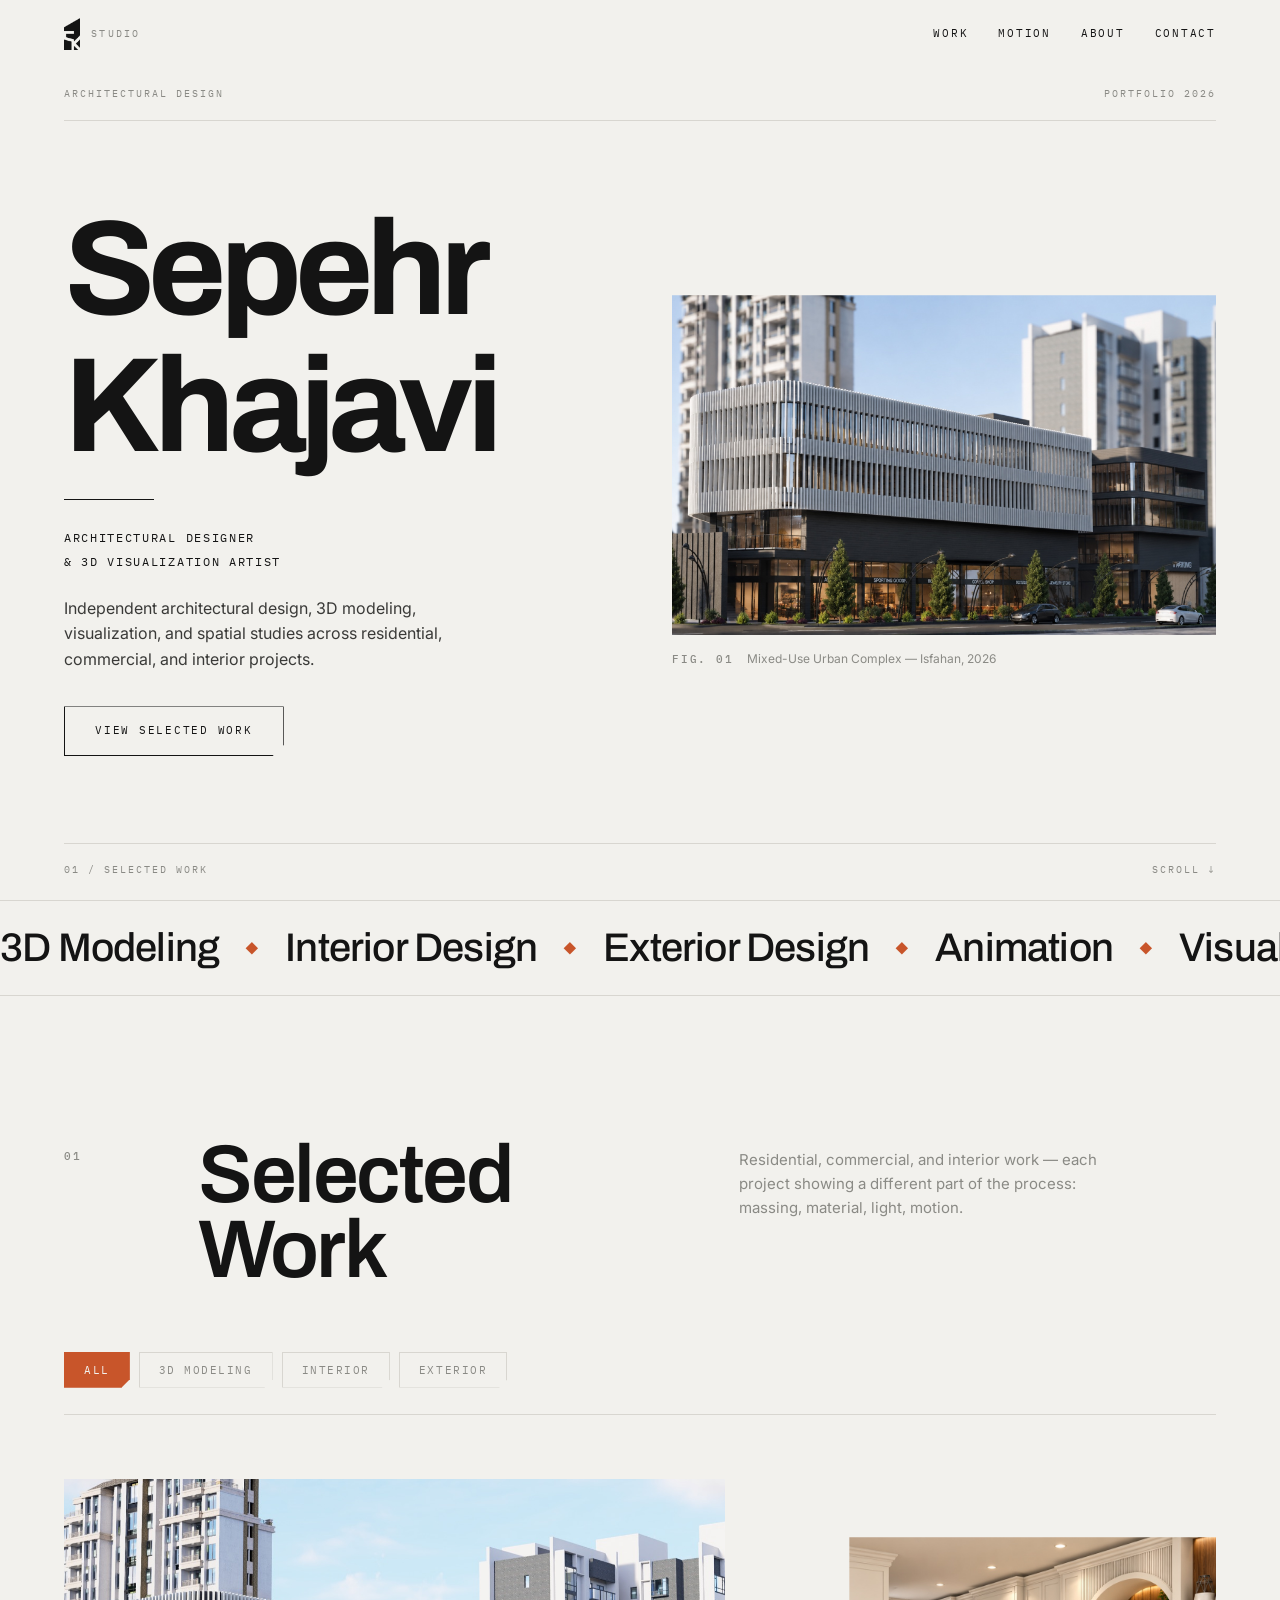
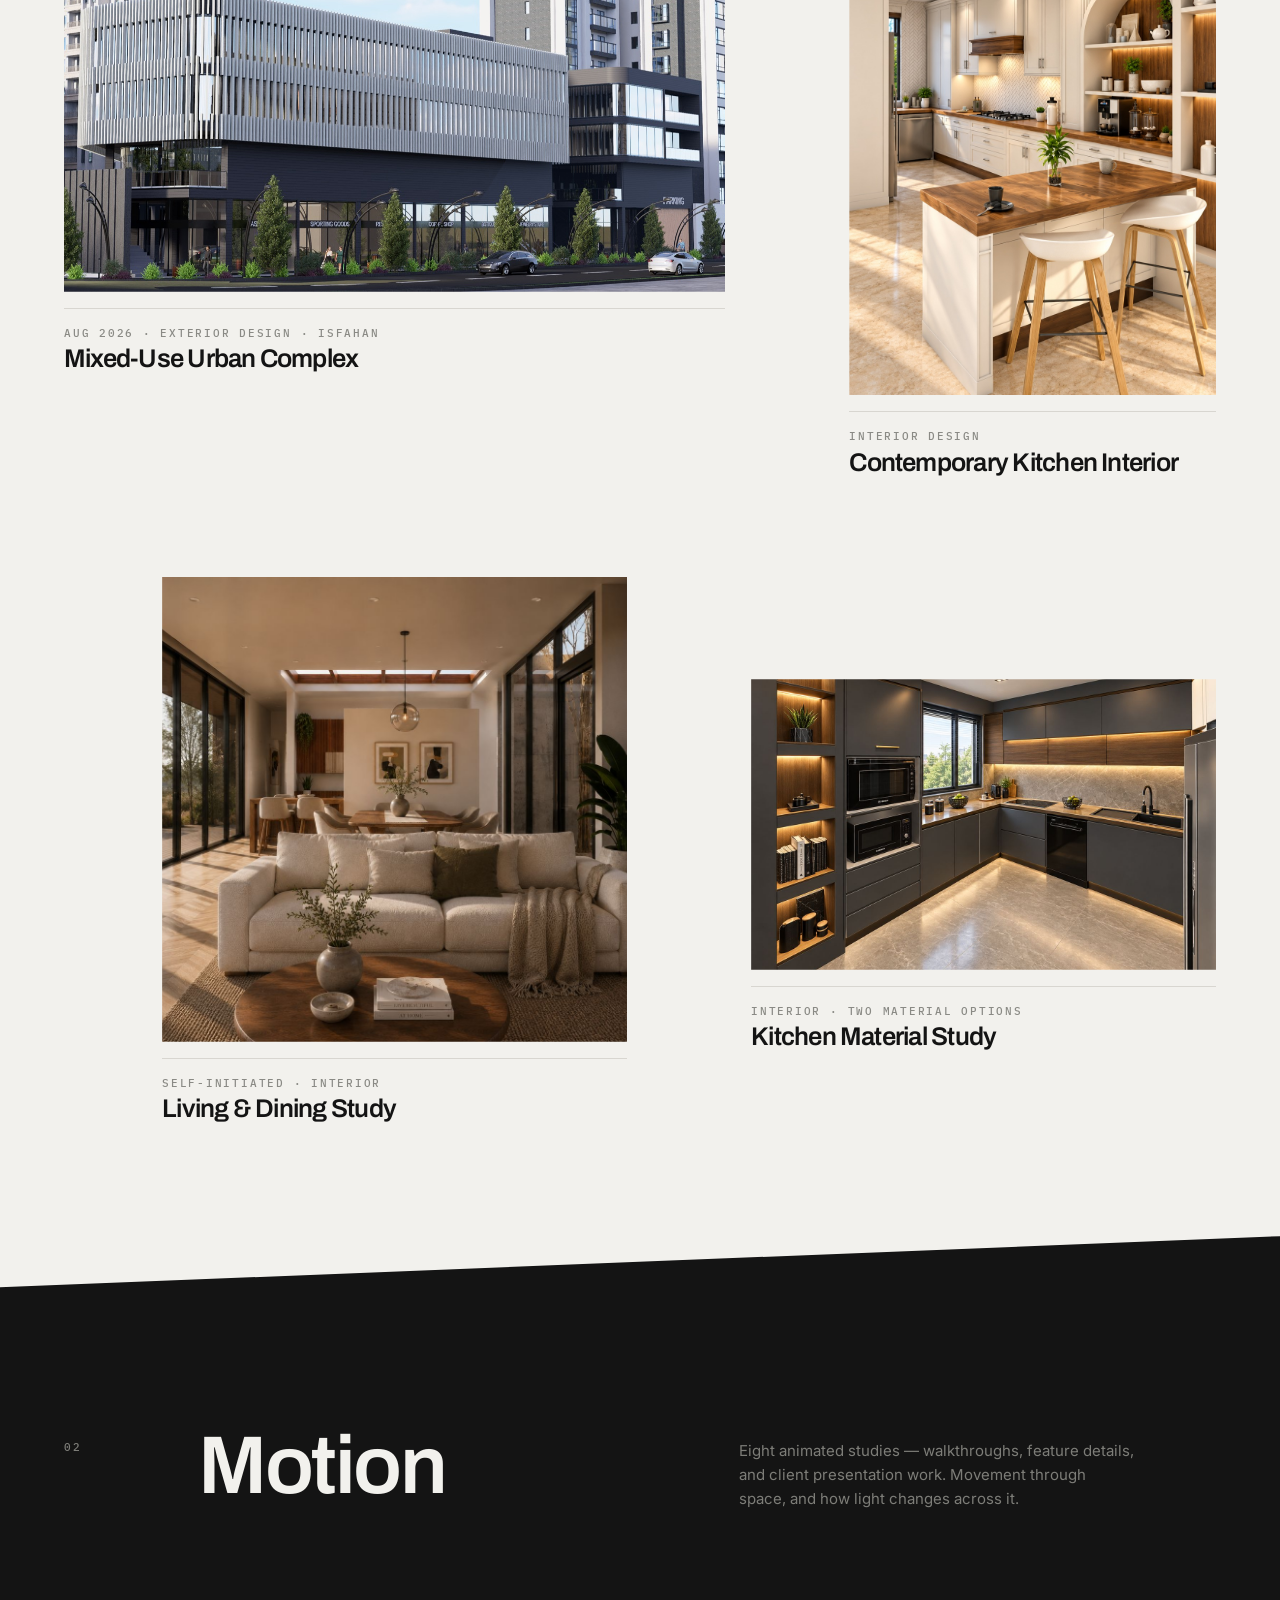
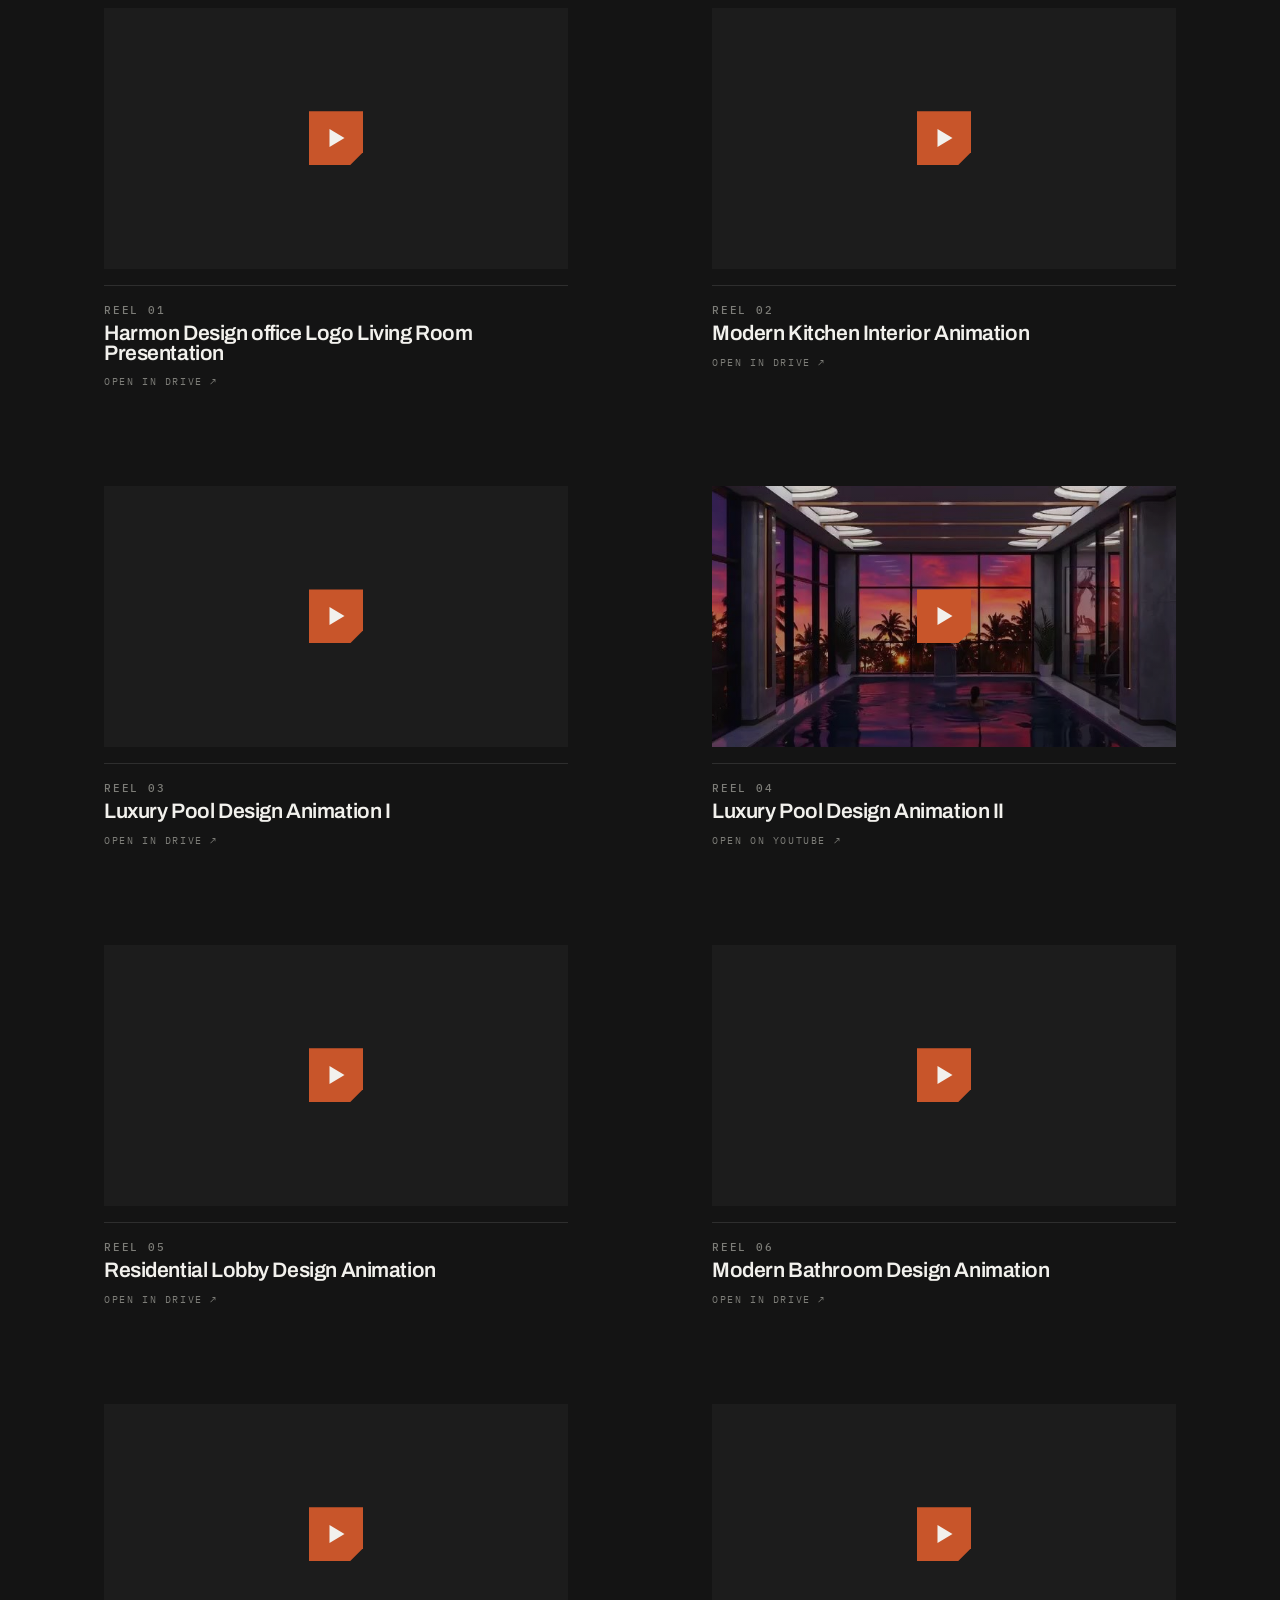
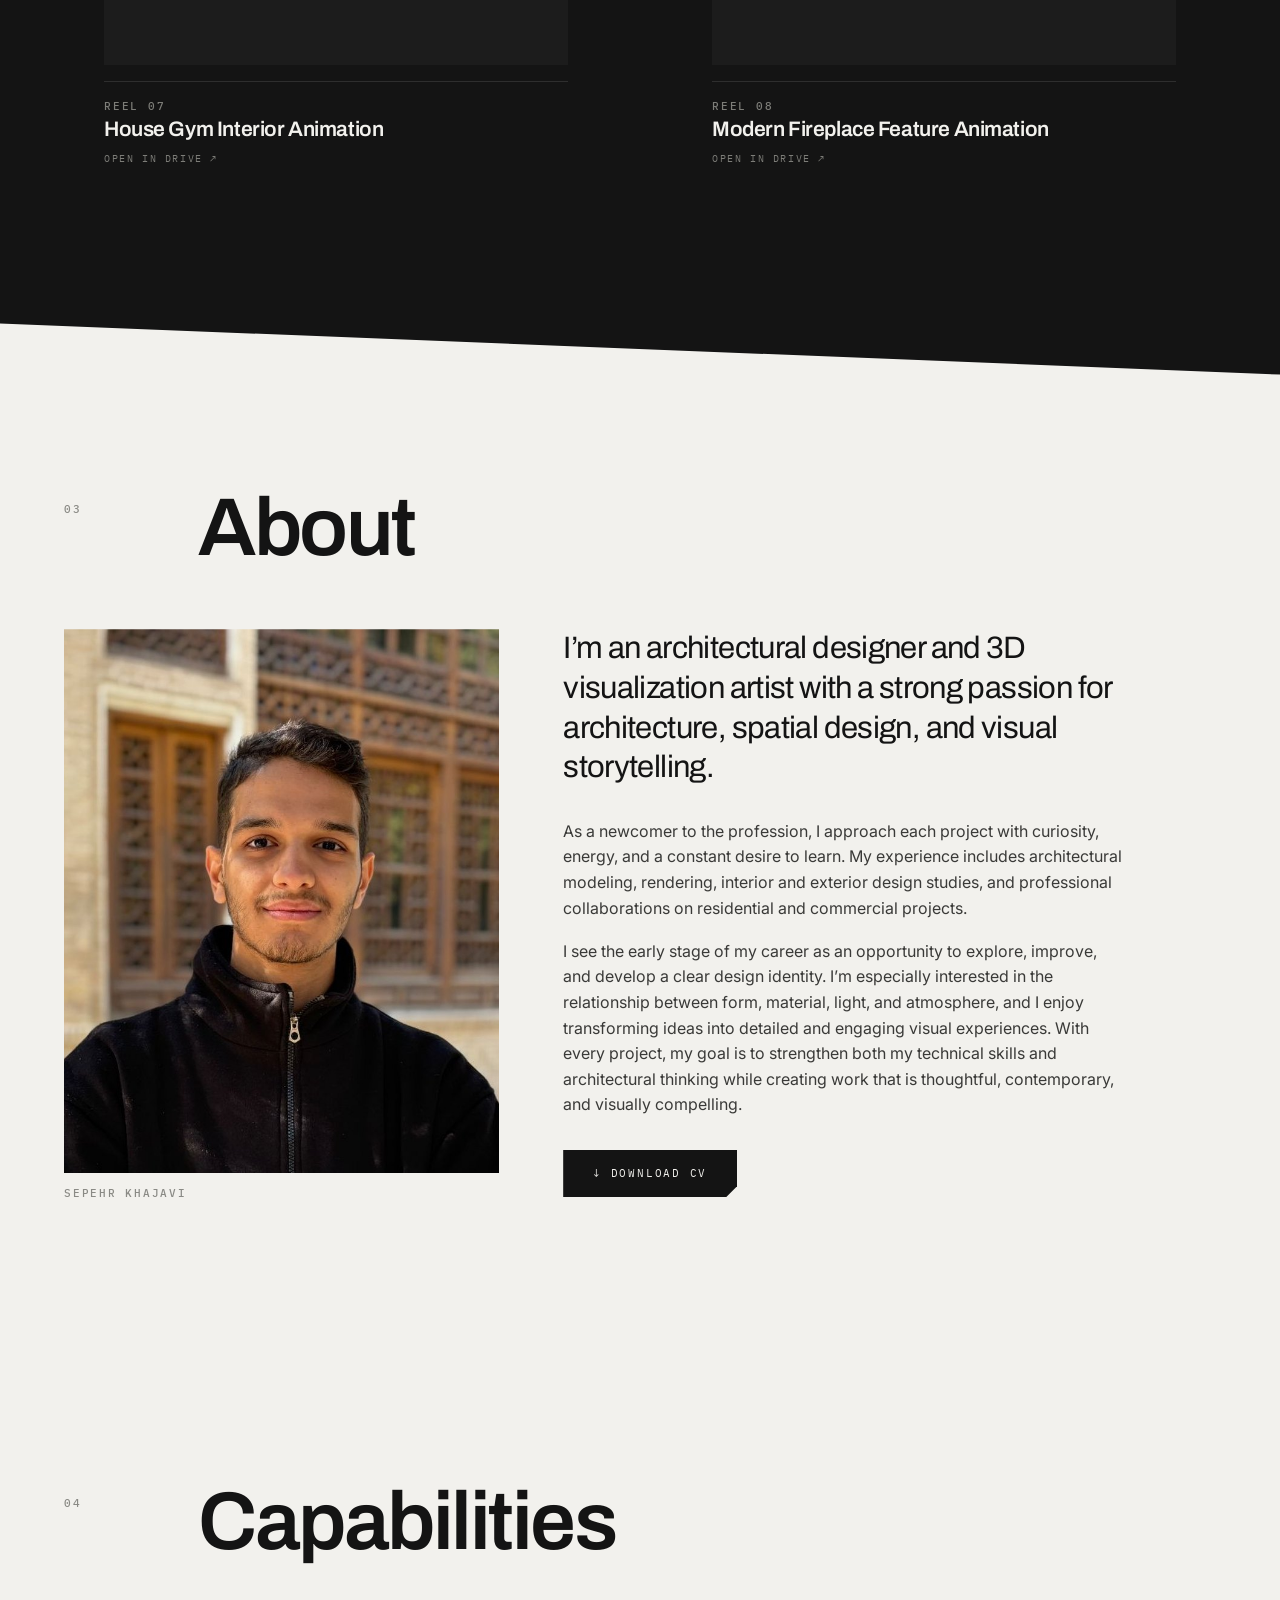
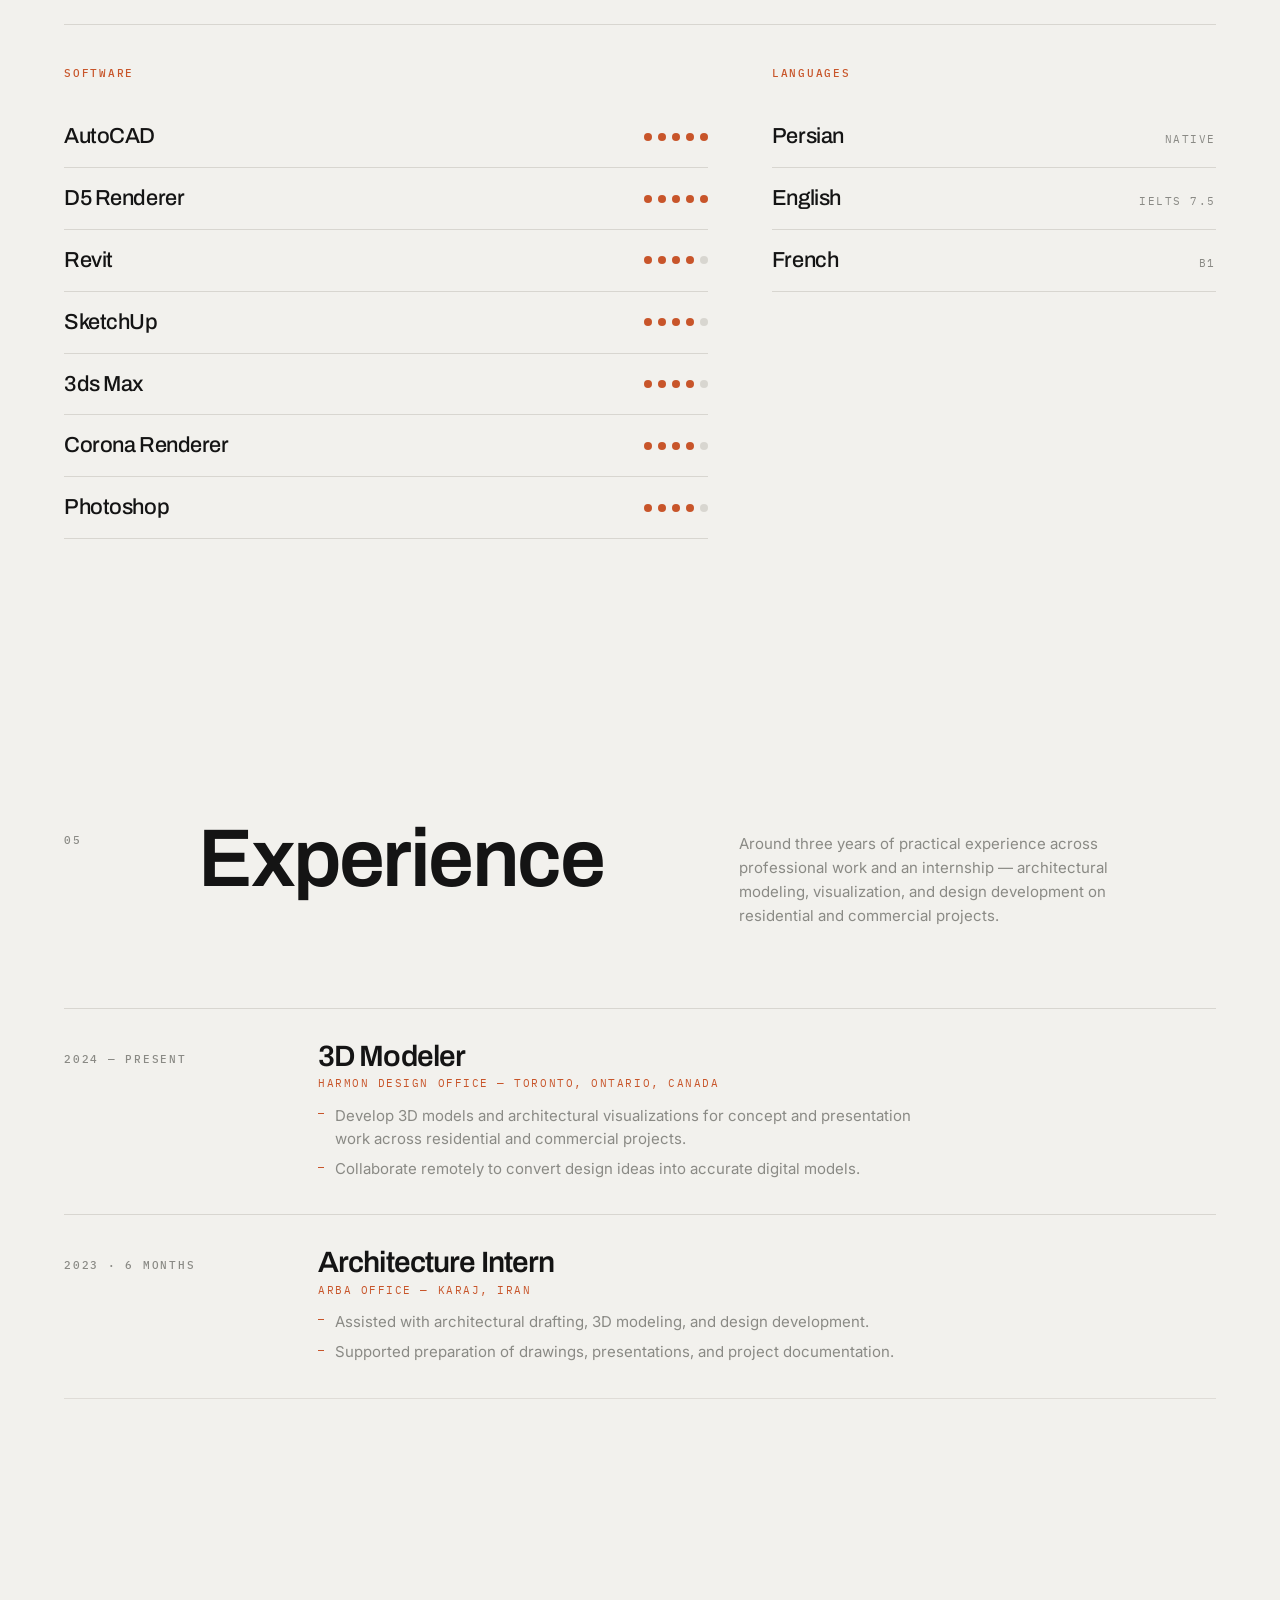
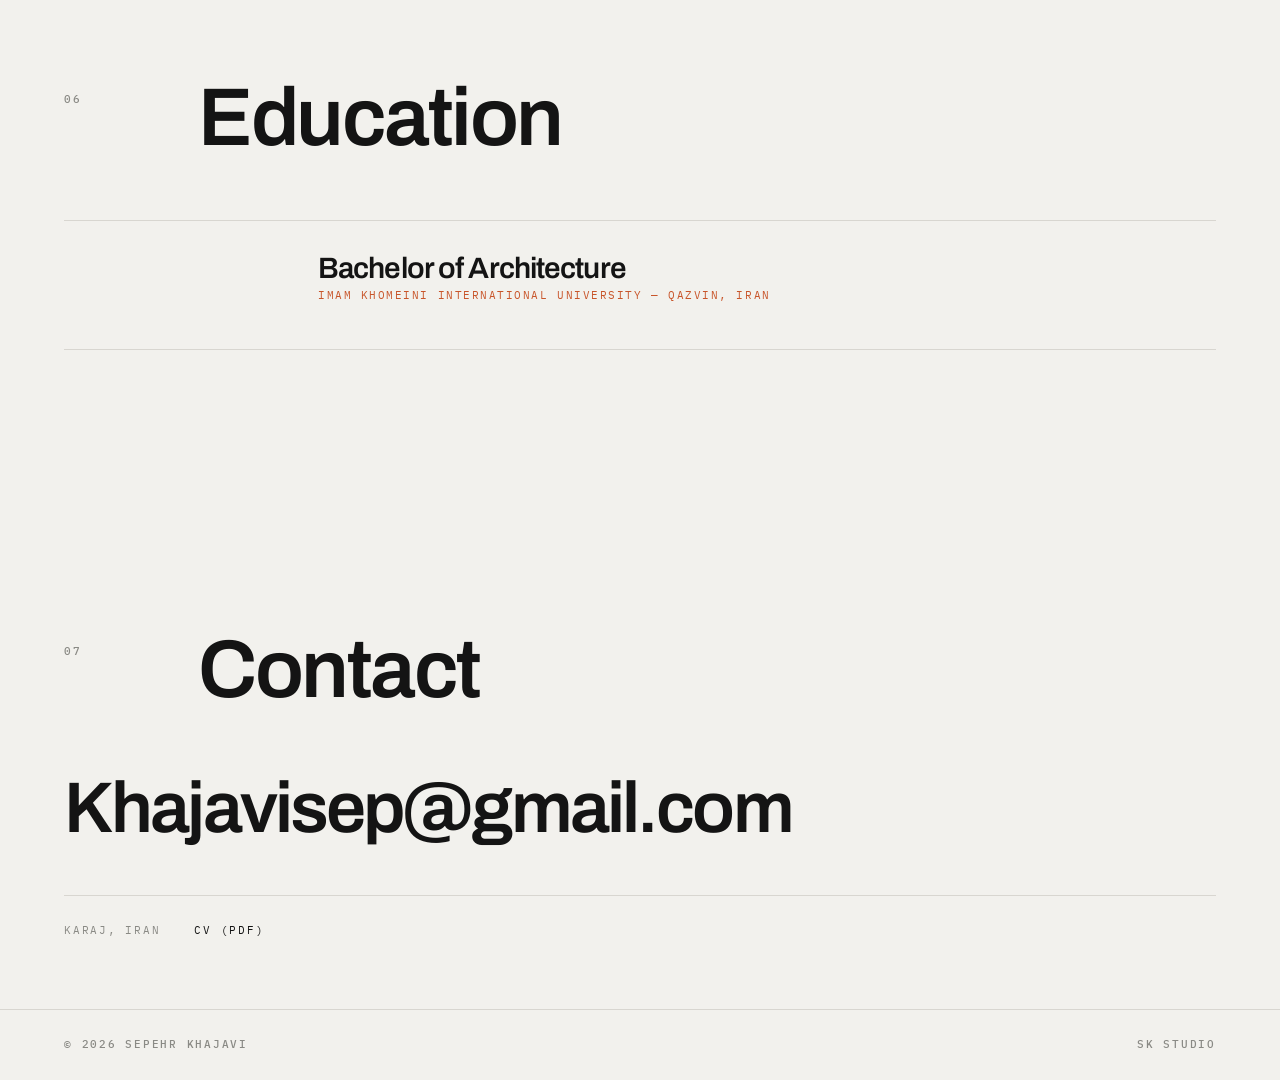
==== commit a4eb1d50: "Update index.html" ====
--- a/index.html
+++ b/index.html
@@ -158,7 +158,7 @@
       </a>
       <figcaption>
         <span class="mono">Reel 01</span>
-        <h3>Harmon Logo Living Room Presentation</h3>
+        <h3>Harmon Design office Logo Living Room Presentation</h3>
               <a class="reel__out" href="https://drive.google.com/file/d/1DCxU0NoaBMTBaiUzODG50JpC2eDQh2Jz/view" target="_blank" rel="noopener">Open in Drive ↗</a>
       </figcaption>
     </figure>
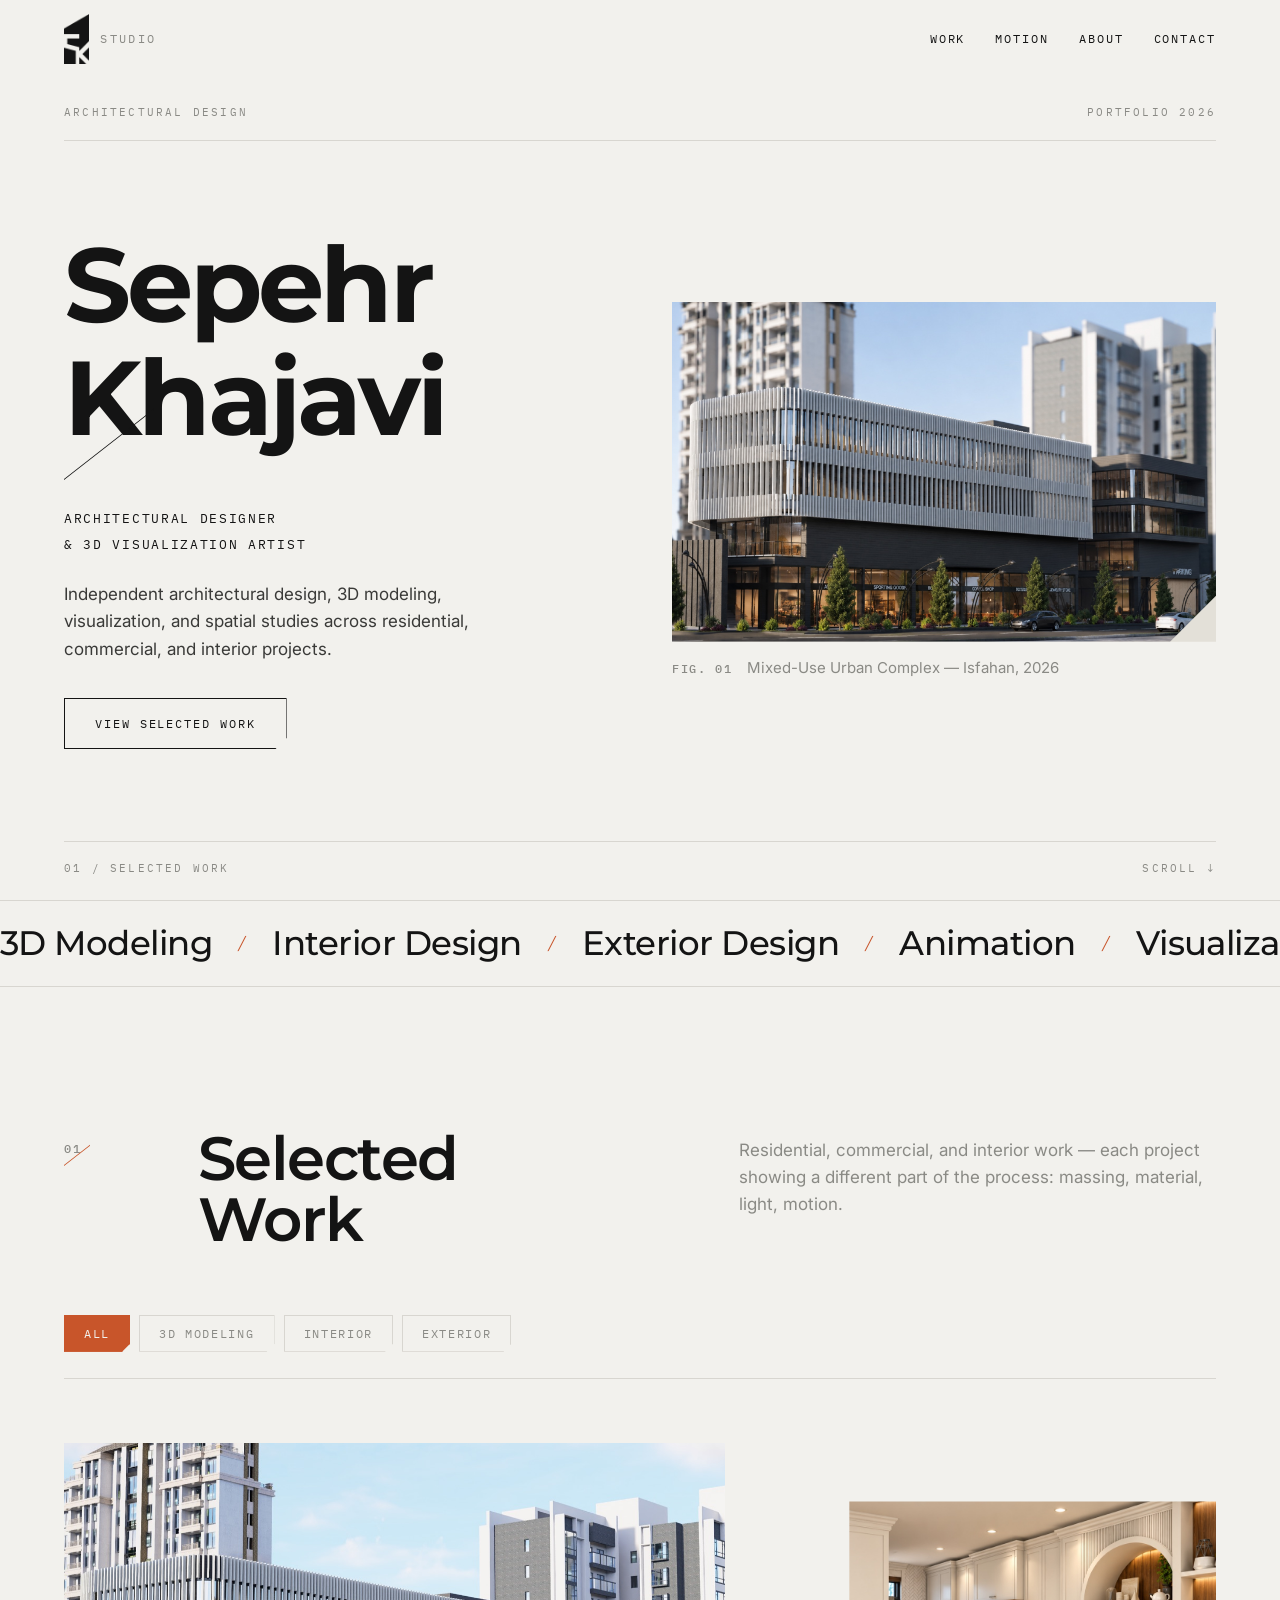
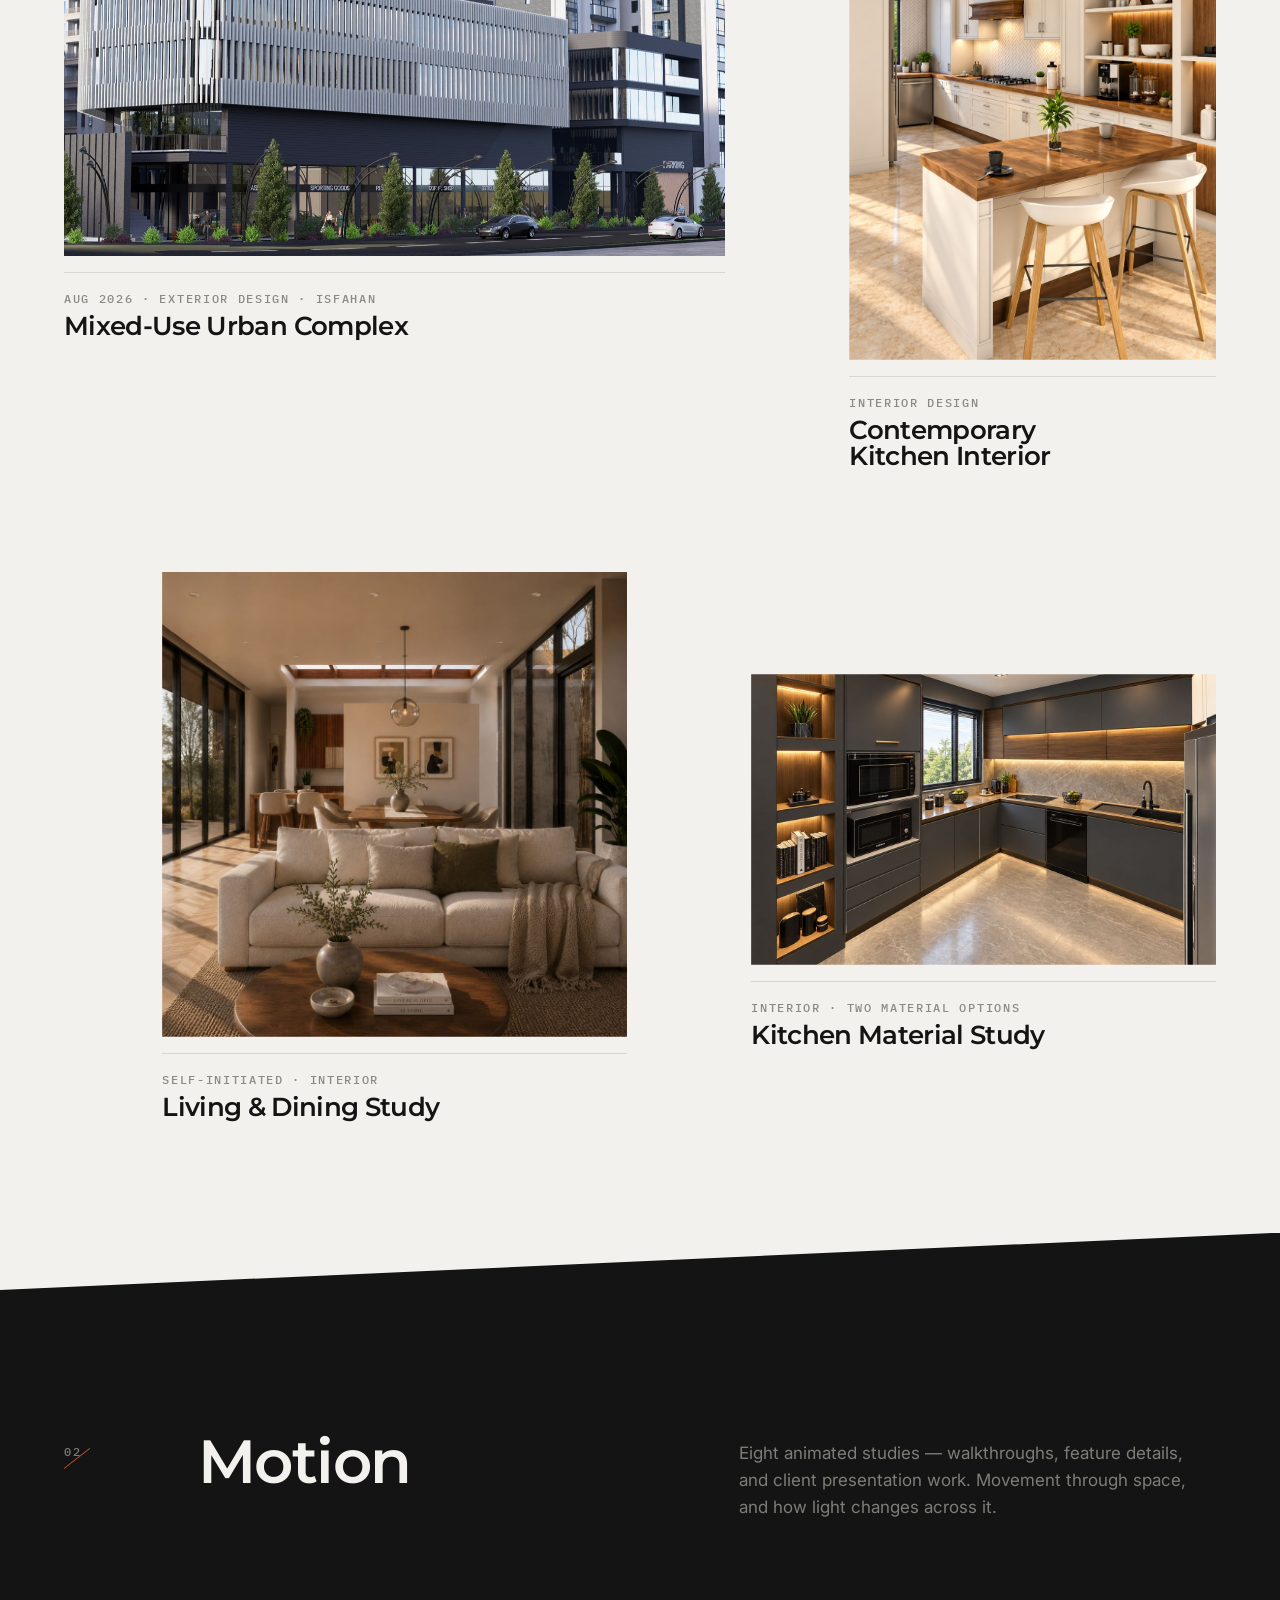
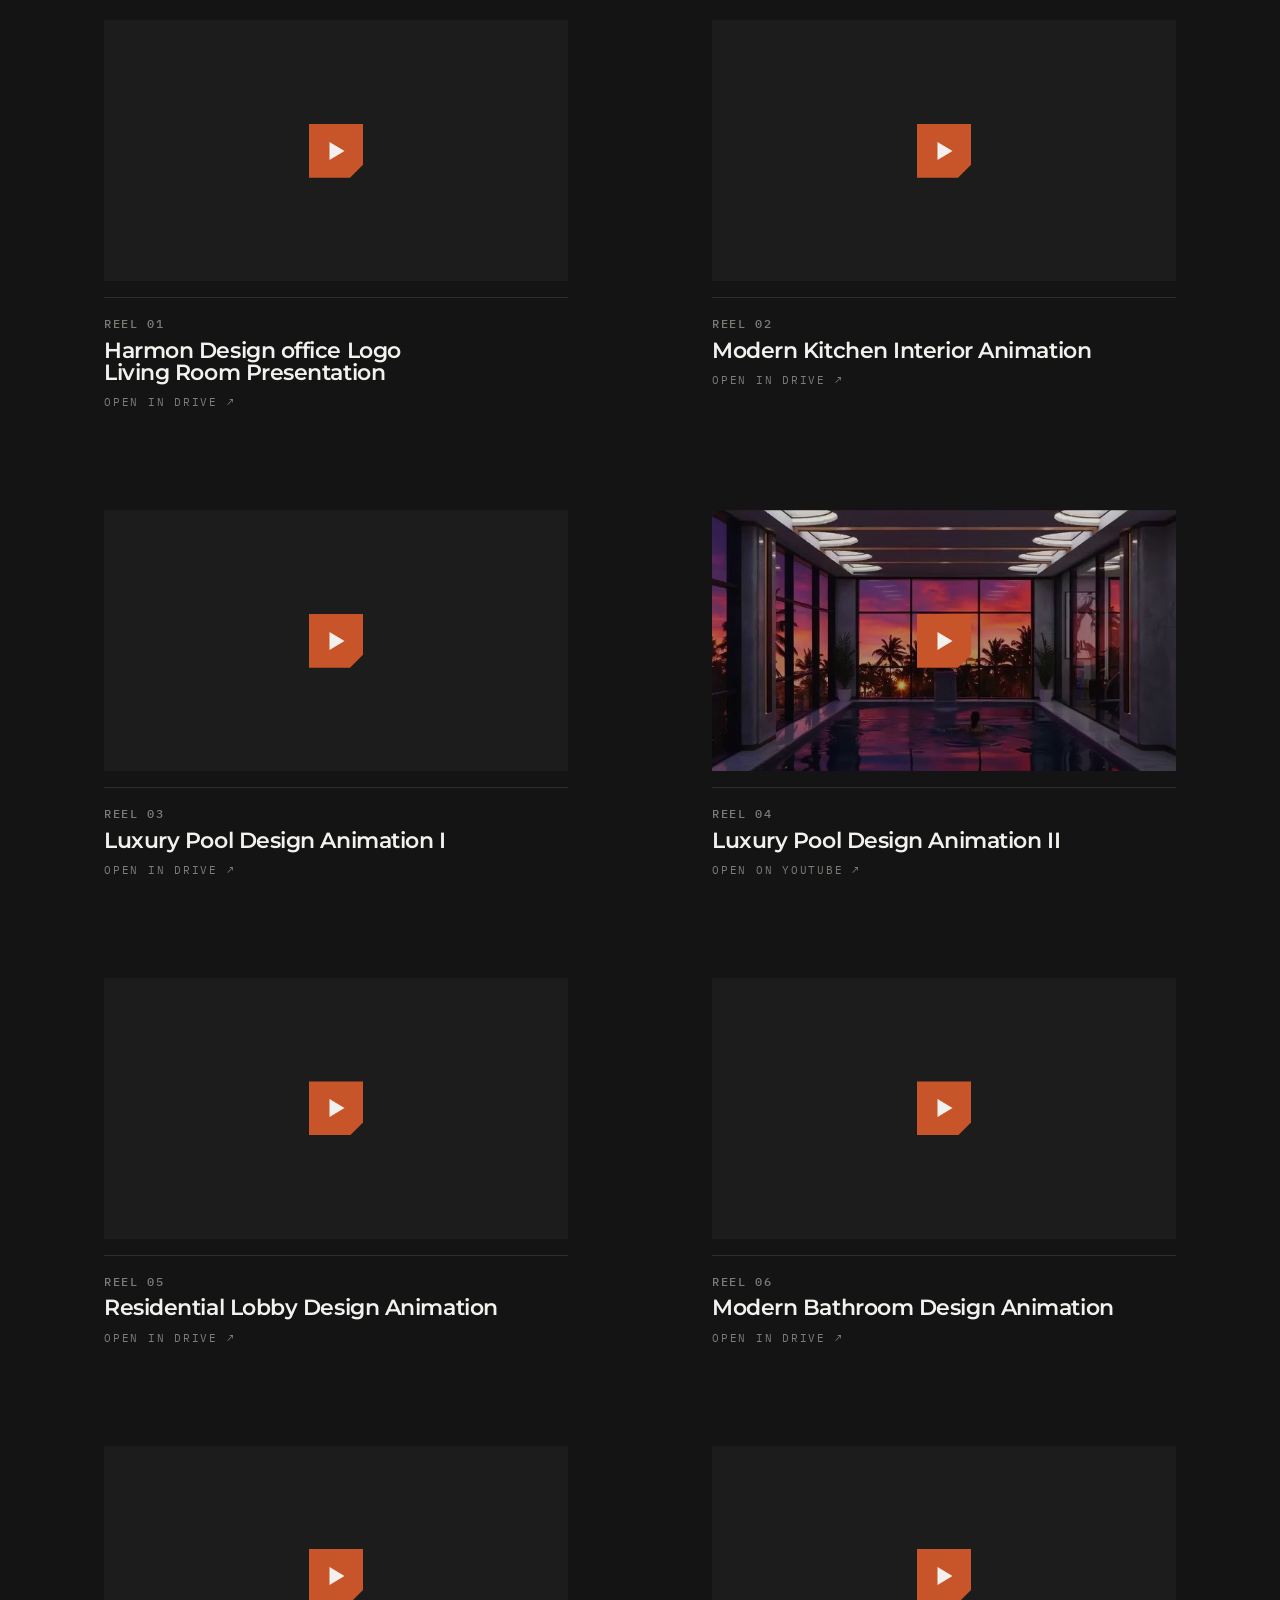
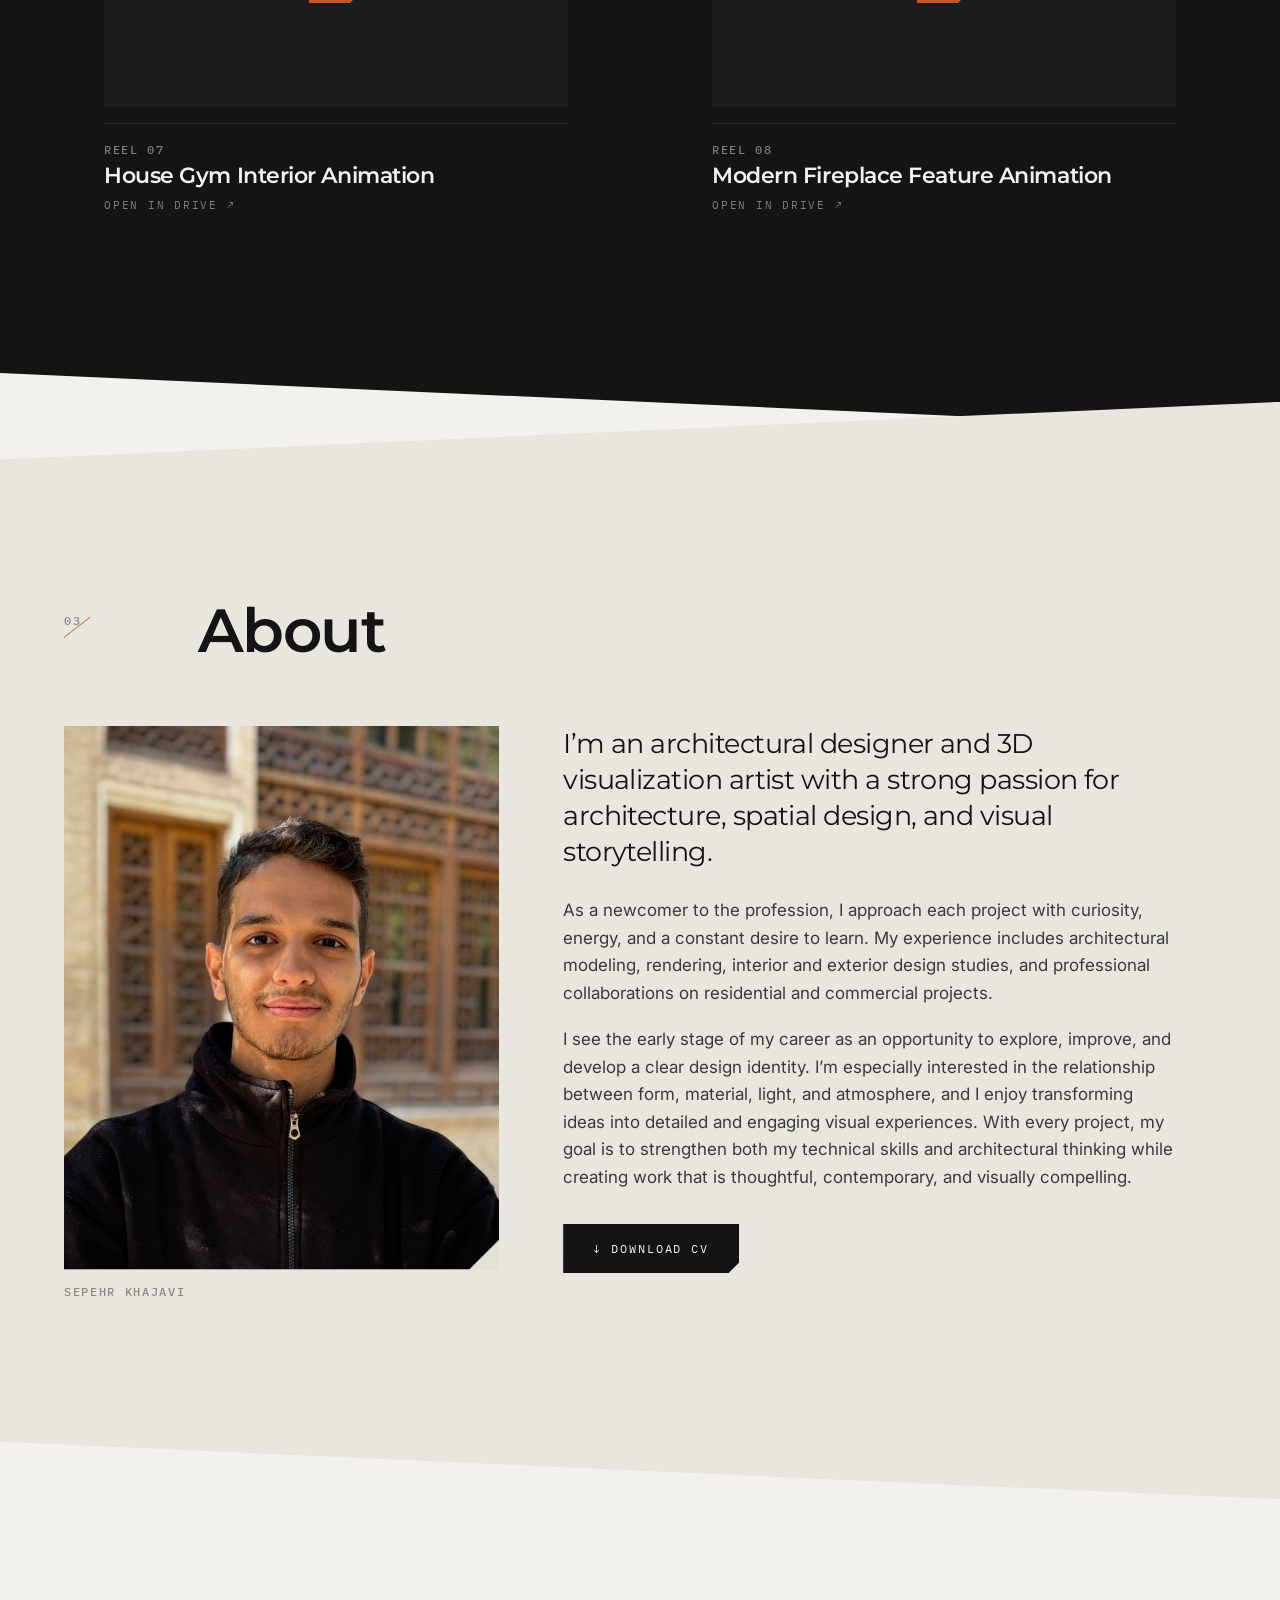
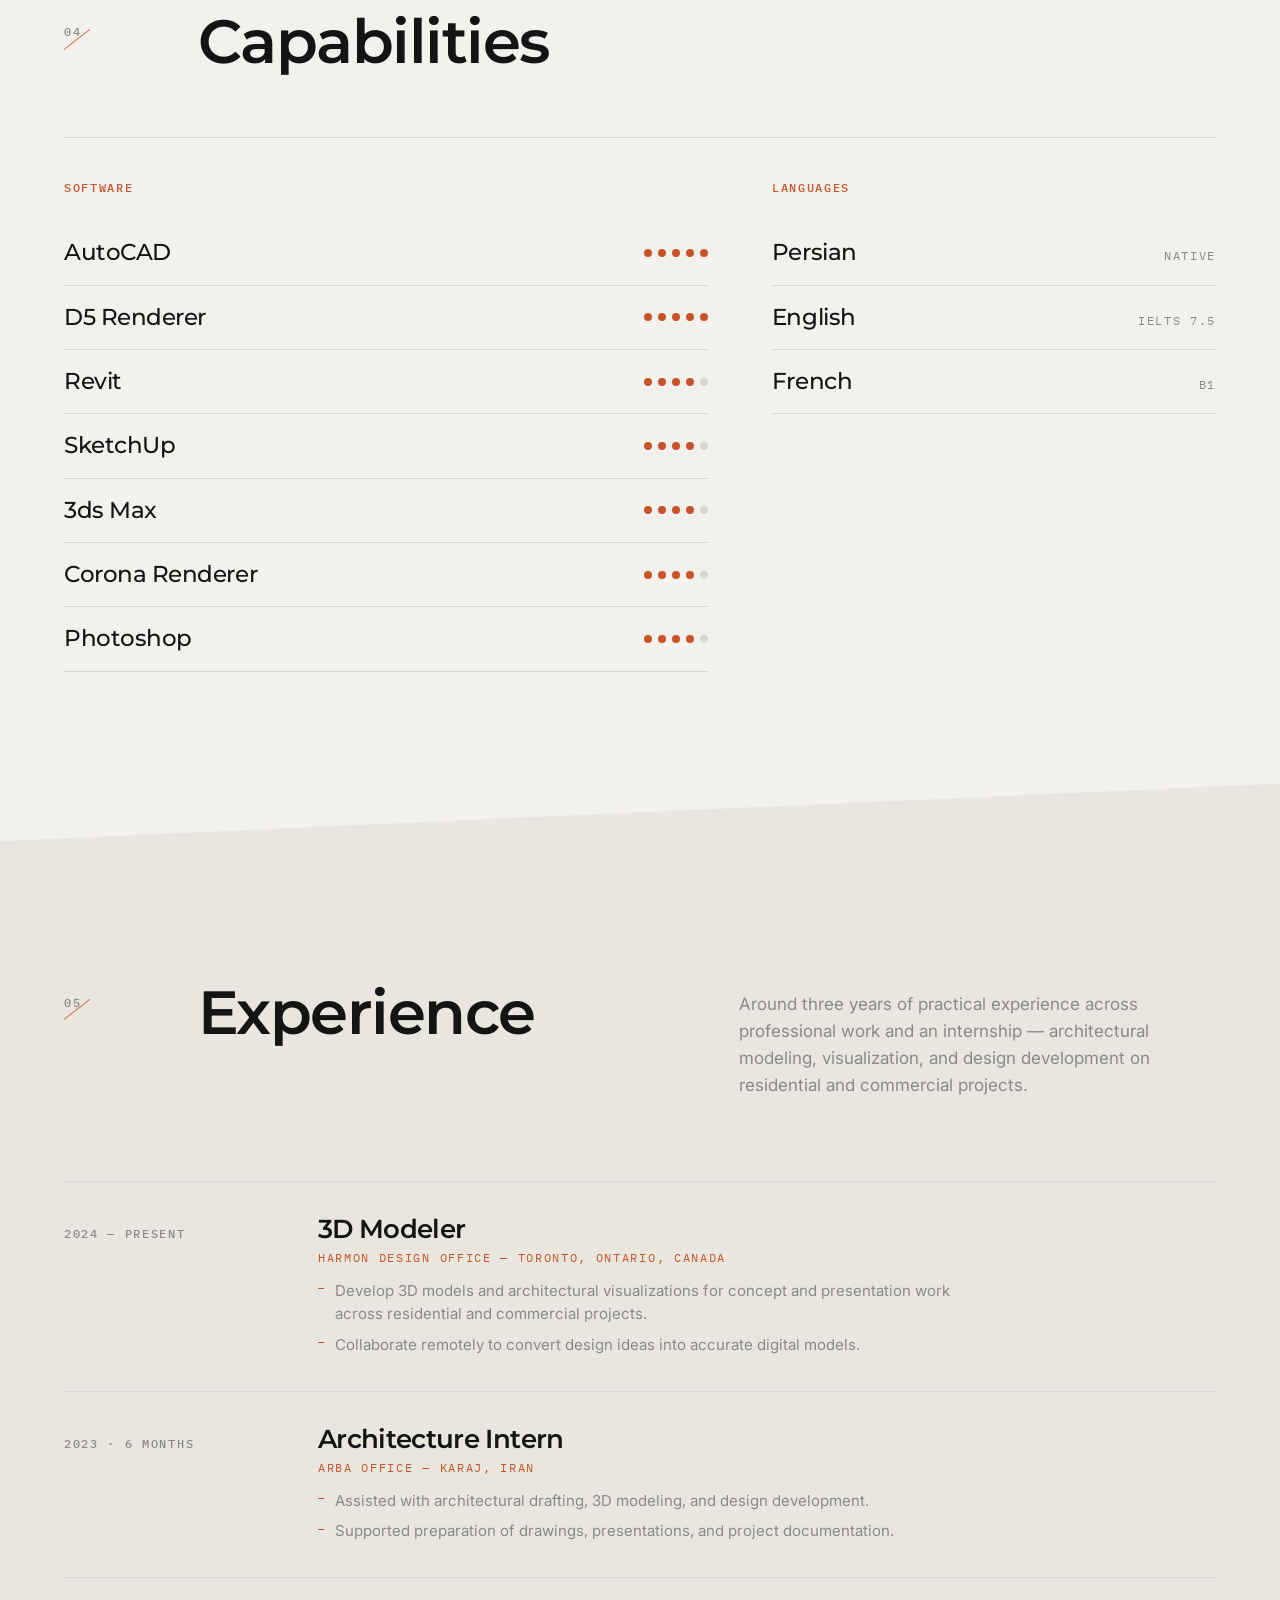
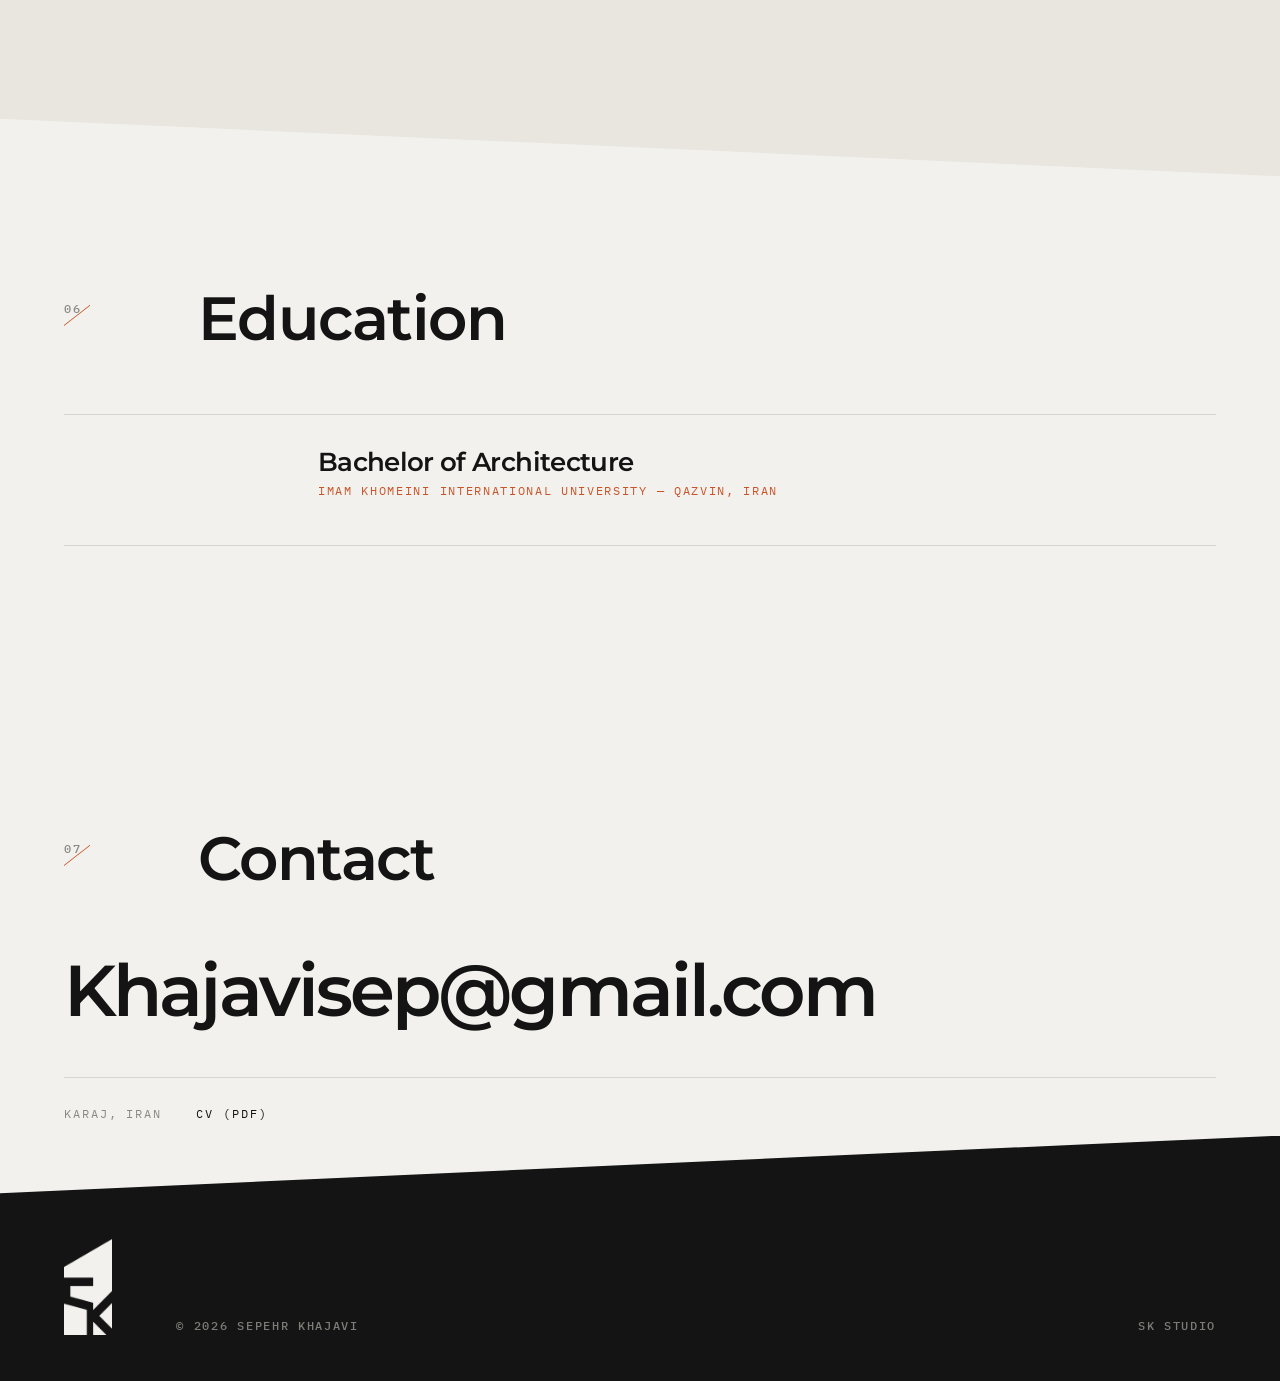
==== commit 476eb22f: "Theme: type scale, larger logo, logo favicon, more diagonals Type harmony: display face moves from A" ====
--- a/index.html
+++ b/index.html
@@ -5,11 +5,14 @@
 <meta name="viewport" content="width=device-width, initial-scale=1">
 <title>Sepehr Khajavi — Architectural Designer &amp; 3D Visualization Artist</title>
 <meta name="description" content="Sepehr Khajavi — architectural designer and 3D visualization artist. Independent architectural design, 3D modeling, visualization, and spatial studies across residential, commercial, and interior projects.">
-<link rel="icon" href="assets/favicon.png">
+<link rel="icon" href="assets/favicon.ico" sizes="any">
+<link rel="icon" type="image/png" sizes="32x32" href="assets/favicon-32.png">
+<link rel="icon" type="image/png" sizes="512x512" href="assets/favicon-512.png">
+<link rel="apple-touch-icon" href="assets/favicon-180.png">
 <link rel="preconnect" href="https://fonts.googleapis.com">
 <link rel="preconnect" href="https://fonts.gstatic.com" crossorigin>
-<link href="https://fonts.googleapis.com/css2?family=Archivo:wght@400;500;600;700&family=Inter:wght@400;500&family=IBM+Plex+Mono:wght@400;500&display=swap" rel="stylesheet">
-<link rel="stylesheet" href="style.css?v=12">
+<link href="https://fonts.googleapis.com/css2?family=Montserrat:wght@400;500;600;700&family=Inter:wght@400;500&family=IBM+Plex+Mono:wght@400;500&display=swap" rel="stylesheet">
+<link rel="stylesheet" href="style.css?v=14">
 <script>document.documentElement.classList.add('js')</script>
 </head>
 <body>
@@ -74,8 +77,8 @@
 <!-- ============ MARQUEE ============ -->
 <div class="marquee" aria-hidden="true">
   <div class="marquee__track">
-    <span>3D Modeling</span><i>◆</i><span>Interior Design</span><i>◆</i><span>Exterior Design</span><i>◆</i><span>Animation</span><i>◆</i><span>Visualization</span><i>◆</i>
-    <span>3D Modeling</span><i>◆</i><span>Interior Design</span><i>◆</i><span>Exterior Design</span><i>◆</i><span>Animation</span><i>◆</i><span>Visualization</span><i>◆</i>
+    <span>3D Modeling</span><i>╱</i><span>Interior Design</span><i>╱</i><span>Exterior Design</span><i>╱</i><span>Animation</span><i>╱</i><span>Visualization</span><i>╱</i>
+    <span>3D Modeling</span><i>╱</i><span>Interior Design</span><i>╱</i><span>Exterior Design</span><i>╱</i><span>Animation</span><i>╱</i><span>Visualization</span><i>╱</i>
   </div>
 </div>
 
@@ -153,7 +156,7 @@
     <figure class="reel reveal">
       <a class="reel__video" data-provider="drive" data-video="1DCxU0NoaBMTBaiUzODG50JpC2eDQh2Jz"
          href="https://drive.google.com/file/d/1DCxU0NoaBMTBaiUzODG50JpC2eDQh2Jz/view" target="_blank" rel="noopener"
-         aria-label="Play Harmon Logo Living Room Presentation">
+         aria-label="Play Harmon Design office Logo Living Room Presentation">
         <span class="reel__play" aria-hidden="true"></span>
       </a>
       <figcaption>
@@ -251,7 +254,7 @@
 </section>
 
 <!-- ============ ABOUT ============ -->
-<section class="section" id="about">
+<section class="section section--tint" id="about">
   <div class="section__head">
     <span class="mono num">03</span>
     <h2 class="section__title">About</h2>
@@ -335,7 +338,7 @@
 </section>
 
 <!-- ============ EXPERIENCE ============ -->
-<section class="section" id="experience">
+<section class="section section--tint" id="experience">
   <div class="section__head">
     <span class="mono num">05</span>
     <h2 class="section__title">Experience</h2>
@@ -409,8 +412,11 @@
 </section>
 
 <footer class="footer">
-  <span class="mono">© 2026 Sepehr Khajavi</span>
-  <span class="mono">SK Studio</span>
+  <img src="assets/logo-light.png" alt="SK Studio" class="footer__logo">
+  <div class="footer__meta">
+    <span class="mono">© 2026 Sepehr Khajavi</span>
+    <span class="mono">SK Studio</span>
+  </div>
 </footer>
 
 <!-- ============ LIGHTBOX ============ -->
@@ -429,6 +435,6 @@
   </div>
 </div>
 
-<script src="script.js?v=12"></script>
+<script src="script.js?v=14"></script>
 </body>
 </html>
--- a/style.css
+++ b/style.css
@@ -7,15 +7,28 @@
   --paper:#F2F1ED;
   --ink:#141414;
   --grey:#8A8A85;
+  --paper-2:#E8E6DF;
   --hair:#D8D6D0;
   --accent:#C8552A;
 
-  --serif:'Archivo',system-ui,sans-serif;
-  --sans:'Inter',system-ui,sans-serif;
-  --mono:'IBM Plex Mono',ui-monospace,monospace;
+  --display:'Montserrat','Helvetica Neue',Helvetica,Arial,sans-serif;
+  --sans:'Inter','Helvetica Neue',Helvetica,Arial,sans-serif;
+  --mono:'IBM Plex Mono',ui-monospace,SFMono-Regular,Menlo,monospace;
+
+  /* Type scale. The hero used to be 168px against 16px body — a 10.5x span
+     that left everything between them looking either huge or tiny. This is a
+     ~1.26 ratio, topping out at 7x, so the steps read as one family. */
+  --fs-hero:clamp(50px,8.2vw,116px);
+  --fs-h2:clamp(33px,4.8vw,62px);
+  --fs-h3:clamp(21px,2.05vw,29px);
+  --fs-lead:clamp(20px,2.15vw,27px);
+  --fs-body:17px;
+  --fs-sm:15px;
+  --fs-label:12px;      /* mono labels — was 11 */
+  --fs-micro:11px;      /* only the very smallest captions */
 
   --pad:clamp(20px,5vw,88px);
-  --cut:4vw;                       /* diagonal slice depth */
+  --cut:4.5vw;                     /* diagonal slice depth */
   --ease:cubic-bezier(.22,1,.36,1);
 }
 
@@ -23,17 +36,18 @@
 html{scroll-behavior:smooth;-webkit-text-size-adjust:100%}
 body{
   margin:0;background:var(--paper);color:var(--ink);
-  font-family:var(--sans);font-size:16px;line-height:1.6;
+  font-family:var(--sans);font-size:var(--fs-body);line-height:1.62;
   -webkit-font-smoothing:antialiased;overflow-x:hidden;
 }
 img{max-width:100%;display:block}
 a{color:inherit;text-decoration:none}
-h1,h2,h3{margin:0;font-family:var(--serif);font-weight:600;line-height:.92;letter-spacing:-.03em}
+h1,h2,h3{margin:0;font-family:var(--display);font-weight:600;
+  line-height:1.0;letter-spacing:-.025em;text-wrap:balance}
 p{margin:0 0 1.1em}
 ul{margin:0;padding:0;list-style:none}
 
-.mono{font-family:var(--mono);font-size:11px;font-weight:500;
-  text-transform:uppercase;letter-spacing:.16em;color:var(--grey)}
+.mono{font-family:var(--mono);font-size:var(--fs-label);font-weight:500;
+  text-transform:uppercase;letter-spacing:.14em;color:var(--grey)}
 
 ::selection{background:var(--accent);color:var(--paper)}
 
@@ -41,19 +55,20 @@
 .nav{
   position:fixed;top:0;left:0;right:0;z-index:80;
   display:flex;align-items:center;justify-content:space-between;
-  padding:18px var(--pad);
+  padding:14px var(--pad);
   border-bottom:1px solid transparent;
   transition:background .4s var(--ease),border-color .4s var(--ease),padding .4s var(--ease);
 }
 .nav.is-stuck{background:rgba(242,241,237,.88);backdrop-filter:blur(14px);
   border-bottom-color:var(--hair);padding-block:11px}
-.nav.is-stuck .nav__logo{height:26px;transition:height .4s var(--ease)}
+.nav.is-stuck .nav__logo{height:34px}
 .nav__mark{display:flex;align-items:center;gap:11px}
-.nav__logo{height:32px;width:auto;display:block}
-.nav__studio{font-family:var(--mono);font-size:10px;text-transform:uppercase;
-  letter-spacing:.22em;color:var(--grey)}
+.nav__logo{height:50px;width:auto;display:block;
+  transition:height .4s var(--ease)}
+.nav__studio{font-family:var(--mono);font-size:var(--fs-label);text-transform:uppercase;
+  letter-spacing:.2em;color:var(--grey)}
 .nav__links{display:flex;gap:30px}
-.nav__links a{font-family:var(--mono);font-size:11px;text-transform:uppercase;
+.nav__links a{font-family:var(--mono);font-size:var(--fs-label);text-transform:uppercase;
   letter-spacing:.16em;position:relative;padding-block:4px}
 .nav__links a::after{content:'';position:absolute;left:0;bottom:0;width:100%;height:1px;
   background:var(--accent);transform:scaleX(0);transform-origin:right;
@@ -68,16 +83,17 @@
 .hero{min-height:100svh;padding:0 var(--pad);display:flex;flex-direction:column;
   justify-content:space-between;position:relative}
 .hero__meta{display:flex;justify-content:space-between;align-items:center;
-  font-family:var(--mono);font-size:10px;text-transform:uppercase;
+  font-family:var(--mono);font-size:var(--fs-micro);text-transform:uppercase;
   letter-spacing:.2em;color:var(--grey);padding-block:18px}
-.hero__meta--top{padding-top:86px;border-bottom:1px solid var(--hair)}
+.hero__meta--top{padding-top:104px;border-bottom:1px solid var(--hair)}
 .hero__meta--bottom{border-top:1px solid var(--hair);padding-bottom:22px}
 .scroll-hint em{font-style:normal;display:inline-block;animation:bob 2s var(--ease) infinite}
 @keyframes bob{0%,100%{transform:translateY(0)}50%{transform:translateY(5px)}}
 
 .hero__inner{flex:1;display:grid;grid-template-columns:1fr 1fr;gap:var(--pad);
   align-items:center;padding-block:3vh}
-.hero__name{font-size:clamp(56px,10.5vw,168px);font-weight:700;letter-spacing:-.05em}
+.hero__name{font-size:var(--fs-hero);font-weight:700;letter-spacing:-.035em;
+  line-height:.98}
 .hero__name .line{display:block;overflow:hidden;
   padding-block:.10em .16em;margin-block:-.10em -.16em}
 .hero__name .line>span{display:block;transform:translateY(105%);
@@ -87,17 +103,17 @@
 .rule{height:1px;background:var(--ink);width:0;margin:30px 0 26px;
   animation:grow 1.2s var(--ease) .5s forwards}
 @keyframes grow{to{width:90px}}
-.hero__role{font-family:var(--mono);font-size:12px;text-transform:uppercase;
-  letter-spacing:.14em;line-height:2;margin-bottom:22px}
-.hero__blurb{max-width:40ch;color:#3a3a38;margin-bottom:34px}
+.hero__role{font-family:var(--mono);font-size:13px;text-transform:uppercase;
+  letter-spacing:.13em;line-height:1.95;margin-bottom:24px}
+.hero__blurb{max-width:44ch;color:#3a3a38;margin-bottom:34px;font-size:var(--fs-body)}
 
 .hero__slab{position:relative}
 .hero__slab .frame--hero{max-height:58svh}
 .hero__caption{display:flex;gap:14px;align-items:baseline;margin-top:14px;
-  font-size:12px;color:var(--grey)}
+  font-size:var(--fs-sm);color:var(--grey)}
 
 /* ---------- BUTTONS ---------- */
-.btn{display:inline-block;font-family:var(--mono);font-size:11px;text-transform:uppercase;
+.btn{display:inline-block;font-family:var(--mono);font-size:var(--fs-label);text-transform:uppercase;
   letter-spacing:.16em;padding:15px 30px;transition:.4s var(--ease);
   clip-path:polygon(0 0,100% 0,100% calc(100% - 11px),calc(100% - 11px) 100%,0 100%)}
 .btn--ghost{border:1px solid var(--ink)}
@@ -123,7 +139,7 @@
 .ph--dark{background:
     repeating-linear-gradient(45deg,transparent 0 11px,rgba(255,255,255,.06) 11px 12px),
     #1c1c1c}
-.ph__label{font-family:var(--mono);font-size:10px;letter-spacing:.14em;
+.ph__label{font-family:var(--mono);font-size:var(--fs-micro);letter-spacing:.14em;
   text-transform:uppercase;color:var(--grey);background:var(--paper);padding:6px 11px}
 .ph--dark .ph__label{background:#111;color:#6e6e6a}
 
@@ -138,8 +154,8 @@
 .marquee{border-block:1px solid var(--hair);overflow:hidden;padding:15px 0}
 .marquee__track{display:flex;gap:26px;align-items:center;width:max-content;
   animation:slide 38s linear infinite;white-space:nowrap}
-.marquee__track span{font-family:var(--serif);font-size:clamp(20px,3.4vw,40px);
-  font-weight:500;letter-spacing:-.02em}
+.marquee__track span{font-family:var(--display);font-size:clamp(19px,2.9vw,34px);
+  font-weight:500;letter-spacing:-.015em}
 .marquee__track i{color:var(--accent);font-style:normal;font-size:13px}
 @keyframes slide{to{transform:translateX(-50%)}}
 
@@ -148,19 +164,39 @@
 .section__head{display:grid;grid-template-columns:70px 1fr 1fr;gap:var(--pad);
   align-items:start;margin-bottom:64px}
 .section__head .num{padding-top:11px}
-.section__title{font-size:clamp(38px,6.4vw,86px);font-weight:600}
-.section__note{color:var(--grey);max-width:44ch;font-size:15px;padding-top:11px}
-
-.section--dark{background:var(--ink);color:var(--paper);
+.section__title{font-size:var(--fs-h2);font-weight:600}
+.section__note{color:var(--grey);max-width:46ch;font-size:var(--fs-body);
+  padding-top:9px;line-height:1.58}
+
+.section--dark,.section--tint{
   clip-path:polygon(0 var(--cut),100% 0,100% 100%,0 calc(100% - var(--cut)));
   margin-block:calc(var(--cut) * -.5);
   padding-block:calc(clamp(80px,11vw,170px) + var(--cut))}
+.section--dark{background:var(--ink);color:var(--paper)}
+.section--tint{background:var(--paper-2)}
 .section--dark .section__note,.section--dark .mono{color:#7d7d78}
+
+/* the mark's angled slice, used as a rule wherever a line is needed */
+.section__head .num{position:relative}
+.section__head .num::after{content:'';position:absolute;left:0;top:2.6em;
+  width:26px;height:1px;background:var(--accent);
+  transform:skewY(-38deg) translateY(6px);transform-origin:left}
+
+/* hero rule picks up the same angle instead of sitting flat */
+.rule{transform:skewY(-38deg);transform-origin:left}
+
+/* One corner of the hero image is cut, like the slab in the mark.
+   Applied to the <img>, not the frame: the frame's clip-path is already
+   spoken for by the scroll-reveal wipe, and one element gets one clip-path. */
+.hero__slab .frame--hero img{
+  clip-path:polygon(0 0,100% 0,100% calc(100% - 46px),calc(100% - 46px) 100%,0 100%)}
+.about__portrait .frame img{
+  clip-path:polygon(0 0,100% 0,100% calc(100% - 30px),calc(100% - 30px) 100%,0 100%)}
 
 /* ---------- FILTERS ---------- */
 .filters{display:flex;flex-wrap:wrap;gap:9px;margin-bottom:64px;
   padding-bottom:26px;border-bottom:1px solid var(--hair)}
-.chip{font-family:var(--mono);font-size:11px;text-transform:uppercase;letter-spacing:.14em;
+.chip{font-family:var(--mono);font-size:var(--fs-label);text-transform:uppercase;letter-spacing:.14em;
   padding:10px 19px;background:none;border:1px solid var(--hair);color:var(--grey);
   cursor:pointer;transition:.32s var(--ease);
   clip-path:polygon(0 0,100% 0,100% calc(100% - 8px),calc(100% - 8px) 100%,0 100%)}
@@ -176,7 +212,7 @@
 .card:hover .frame{transform:scale(.975)}
 .card__meta{display:flex;flex-direction:column;gap:5px;padding-top:16px;
   border-top:1px solid var(--hair);margin-top:16px}
-.card__meta h3{font-size:clamp(19px,2vw,27px);transition:color .3s var(--ease)}
+.card__meta h3{font-size:var(--fs-h3);transition:color .3s var(--ease)}
 .card:hover .card__meta h3{color:var(--accent)}
 
 /* deliberate empty cells — the void is part of the composition */
@@ -218,8 +254,8 @@
 .reel__video:hover .reel__play{transform:scale(1.09)}
 .reel figcaption{padding-top:16px;margin-top:16px;border-top:1px solid #2e2e2e;
   display:flex;flex-direction:column;gap:5px}
-.reel figcaption h3{font-size:clamp(17px,1.7vw,21px);letter-spacing:-.02em}
-.reel__out{font-family:var(--mono);font-size:10px;text-transform:uppercase;
+.reel figcaption h3{font-size:clamp(18px,1.75vw,23px);letter-spacing:-.02em}
+.reel__out{font-family:var(--mono);font-size:var(--fs-micro);text-transform:uppercase;
   letter-spacing:.16em;color:#7d7d78;margin-top:6px;display:inline-block;
   transition:color .3s var(--ease)}
 .reel__out:hover{color:var(--accent)}
@@ -228,7 +264,7 @@
 .about{display:grid;grid-template-columns:4fr 6fr;gap:var(--pad);align-items:start}
 .about__portrait .caption{display:block;margin-top:12px}
 .about__text{max-width:56ch}
-.lead{font-family:var(--serif);font-size:clamp(21px,2.6vw,31px);line-height:1.28;
+.lead{font-family:var(--display);font-size:var(--fs-lead);line-height:1.34;
   letter-spacing:-.02em;margin-bottom:1em}
 .about__text p:not(.lead){color:#3a3a38}
 
@@ -239,9 +275,9 @@
 .skillset{display:grid;gap:0}
 .skill{display:flex;align-items:baseline;justify-content:space-between;gap:22px;
   padding-block:13px;border-bottom:1px solid var(--hair)}
-.skill__name{font-family:var(--serif);font-size:clamp(17px,1.7vw,23px);
+.skill__name{font-family:var(--display);font-size:clamp(18px,1.8vw,25px);
   font-weight:500;letter-spacing:-.02em}
-.lang{font-family:var(--mono);font-size:11px;text-transform:uppercase;
+.lang{font-family:var(--mono);font-size:var(--fs-label);text-transform:uppercase;
   letter-spacing:.14em;color:var(--grey);white-space:nowrap}
 
 /* proficiency meter: one hue on a neutral track, 5-step.
@@ -256,32 +292,39 @@
 .row{display:grid;grid-template-columns:190px 1fr;gap:var(--pad);
   padding-block:34px;border-bottom:1px solid var(--hair)}
 .row__date{padding-top:8px}
-.row__body h3{font-size:clamp(21px,2.3vw,31px);margin-bottom:5px}
-.org{font-family:var(--mono);font-size:11px;text-transform:uppercase;
+.row__body h3{font-size:var(--fs-h3);margin-bottom:6px}
+.org{font-family:var(--mono);font-size:var(--fs-label);text-transform:uppercase;
   letter-spacing:.14em;color:var(--accent);display:block;margin-bottom:11px}
-.row__body p{color:var(--grey);margin:0;max-width:58ch}
+.row__body p{color:var(--grey);margin:0;max-width:58ch;font-size:var(--fs-sm)}
 .row__list{display:grid;gap:7px;max-width:62ch}
-.row__list li{color:var(--grey);font-size:15px;line-height:1.55;
+.row__list li{color:var(--grey);font-size:var(--fs-sm);line-height:1.58;
   padding-left:17px;position:relative}
 .row__list li::before{content:'';position:absolute;left:0;top:.62em;
   width:6px;height:1px;background:var(--accent)}
 
 /* ---------- CONTACT ---------- */
 .section--contact{padding-bottom:70px}
-.contact__email{font-family:var(--serif);font-weight:600;letter-spacing:-.04em;
+.contact__email{font-family:var(--display);font-weight:600;letter-spacing:-.04em;
   font-size:clamp(26px,5.6vw,74px);display:inline-block;line-height:1.05;
   transition:color .35s var(--ease);word-break:break-word}
 .contact__email:hover{color:var(--accent)}
 .contact__links{display:flex;flex-wrap:wrap;gap:34px;margin-top:48px;
   padding-top:26px;border-top:1px solid var(--hair)}
-.contact__place{font-family:var(--mono);font-size:11px;text-transform:uppercase;
+.contact__place{font-family:var(--mono);font-size:var(--fs-label);text-transform:uppercase;
   letter-spacing:.16em;color:var(--grey)}
-.contact__links a{font-family:var(--mono);font-size:11px;text-transform:uppercase;
+.contact__links a{font-family:var(--mono);font-size:var(--fs-label);text-transform:uppercase;
   letter-spacing:.16em;transition:color .3s var(--ease)}
 .contact__links a:hover{color:var(--accent)}
 
-.footer{display:flex;justify-content:space-between;padding:26px var(--pad);
-  border-top:1px solid var(--hair)}
+.footer{background:var(--ink);color:var(--paper);
+  clip-path:polygon(0 var(--cut),100% 0,100% 100%,0 100%);
+  margin-top:calc(var(--cut) * -1);
+  padding:calc(var(--cut) + 46px) var(--pad) 46px;
+  display:grid;grid-template-columns:auto 1fr;gap:30px var(--pad);align-items:end}
+.footer .mono{color:#7d7d78}
+.footer__logo{height:96px;width:auto;display:block}
+.footer__meta{display:flex;justify-content:space-between;align-items:end;
+  gap:20px;flex-wrap:wrap}
 
 /* ---------- LIGHTBOX ---------- */
 .lb{position:fixed;inset:0;z-index:100;background:var(--paper);
@@ -293,13 +336,13 @@
 .lb__stage .frame{flex:none}
 .lb__info{align-self:start;position:sticky;top:0;
   max-height:calc(100svh - 110px);overflow-y:auto;padding-right:10px}
-.lb__info h3{font-size:clamp(26px,3.4vw,44px);margin:12px 0 22px}
+.lb__info h3{font-size:clamp(25px,3vw,38px);margin:12px 0 22px}
 .lb__info dl{display:grid;grid-template-columns:auto 1fr;gap:9px 18px;
-  font-family:var(--mono);font-size:11px;text-transform:uppercase;letter-spacing:.12em;
+  font-family:var(--mono);font-size:var(--fs-label);text-transform:uppercase;letter-spacing:.12em;
   padding-block:20px;border-block:1px solid var(--hair);margin-bottom:22px}
 .lb__info dt{color:var(--grey)}
 .lb__info dd{margin:0}
-.lb__info p{color:#3a3a38;font-size:15px;line-height:1.62}
+.lb__info p{color:#3a3a38;font-size:var(--fs-sm);line-height:1.66}
 .lb__info p:last-child{margin-bottom:0}
 .lb__close,.lb__nav{position:fixed;z-index:101;background:var(--paper);
   border:1px solid var(--hair);width:46px;height:46px;cursor:pointer;
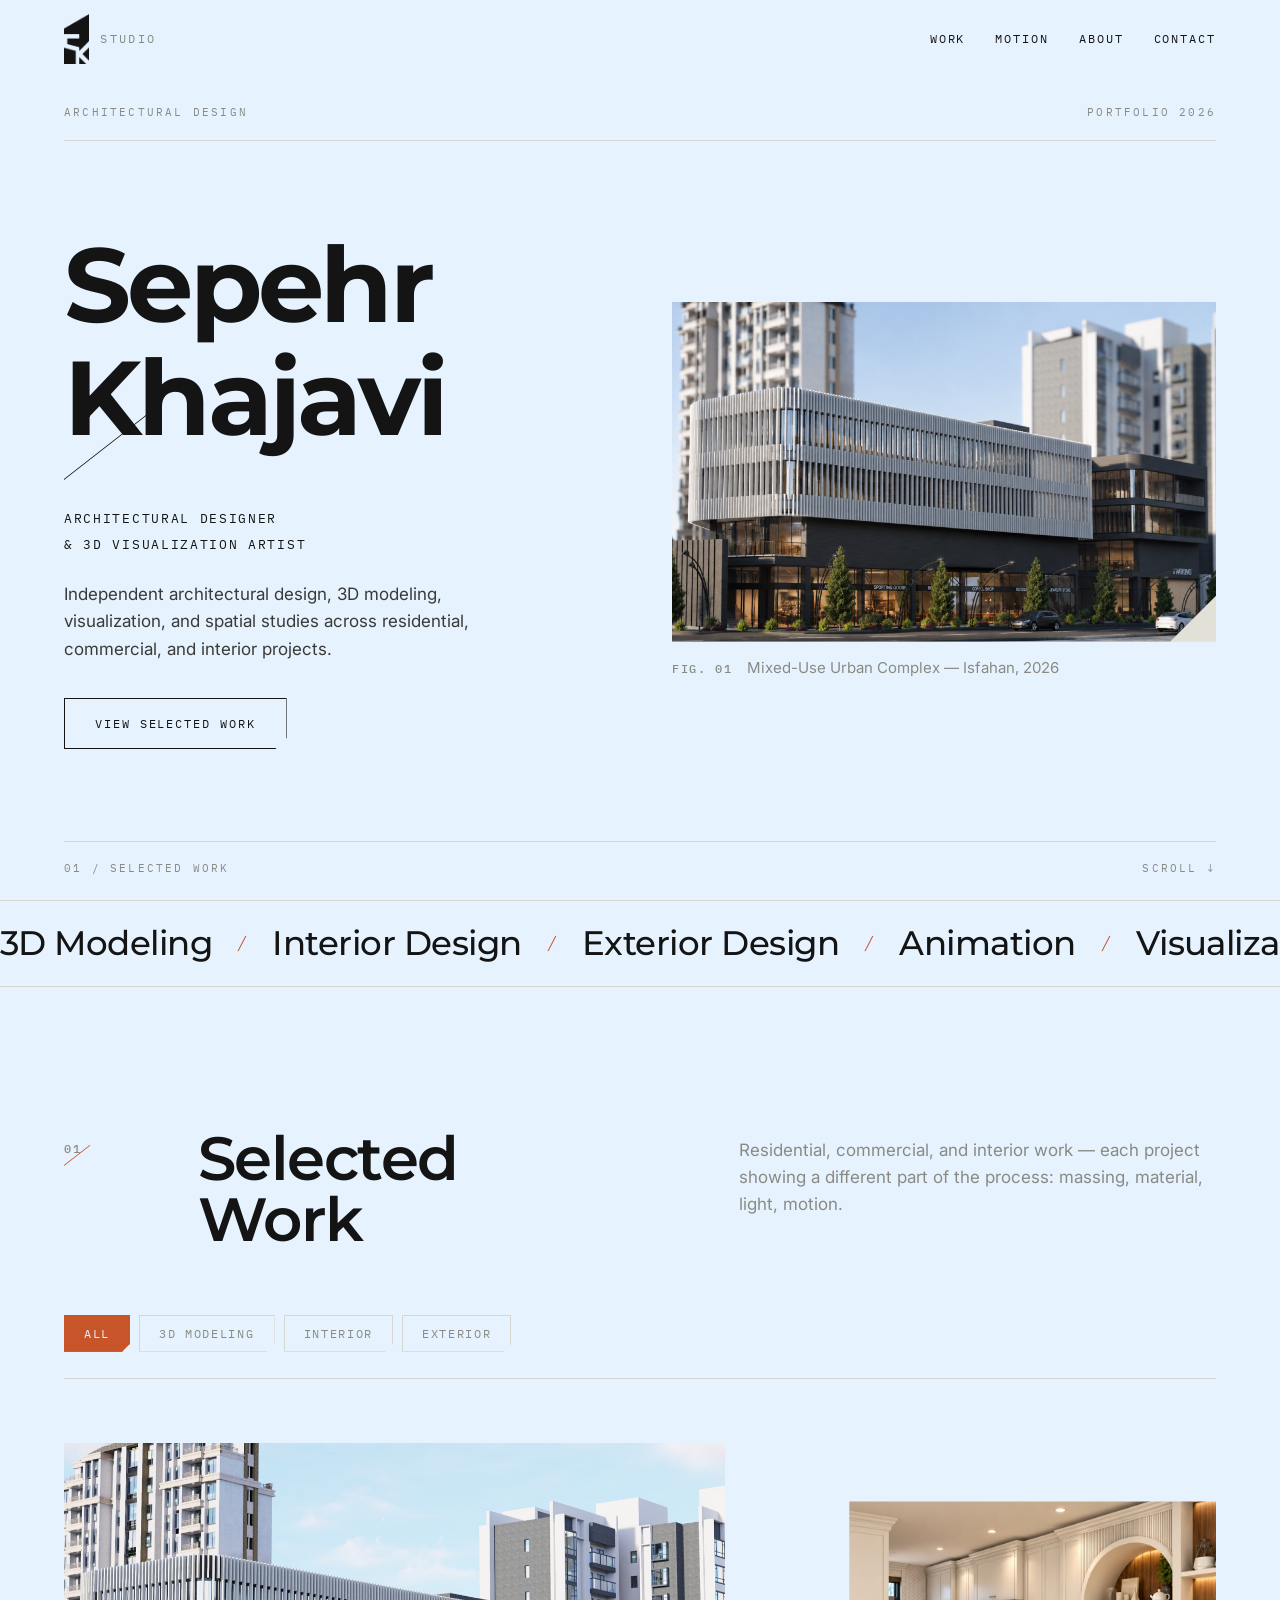
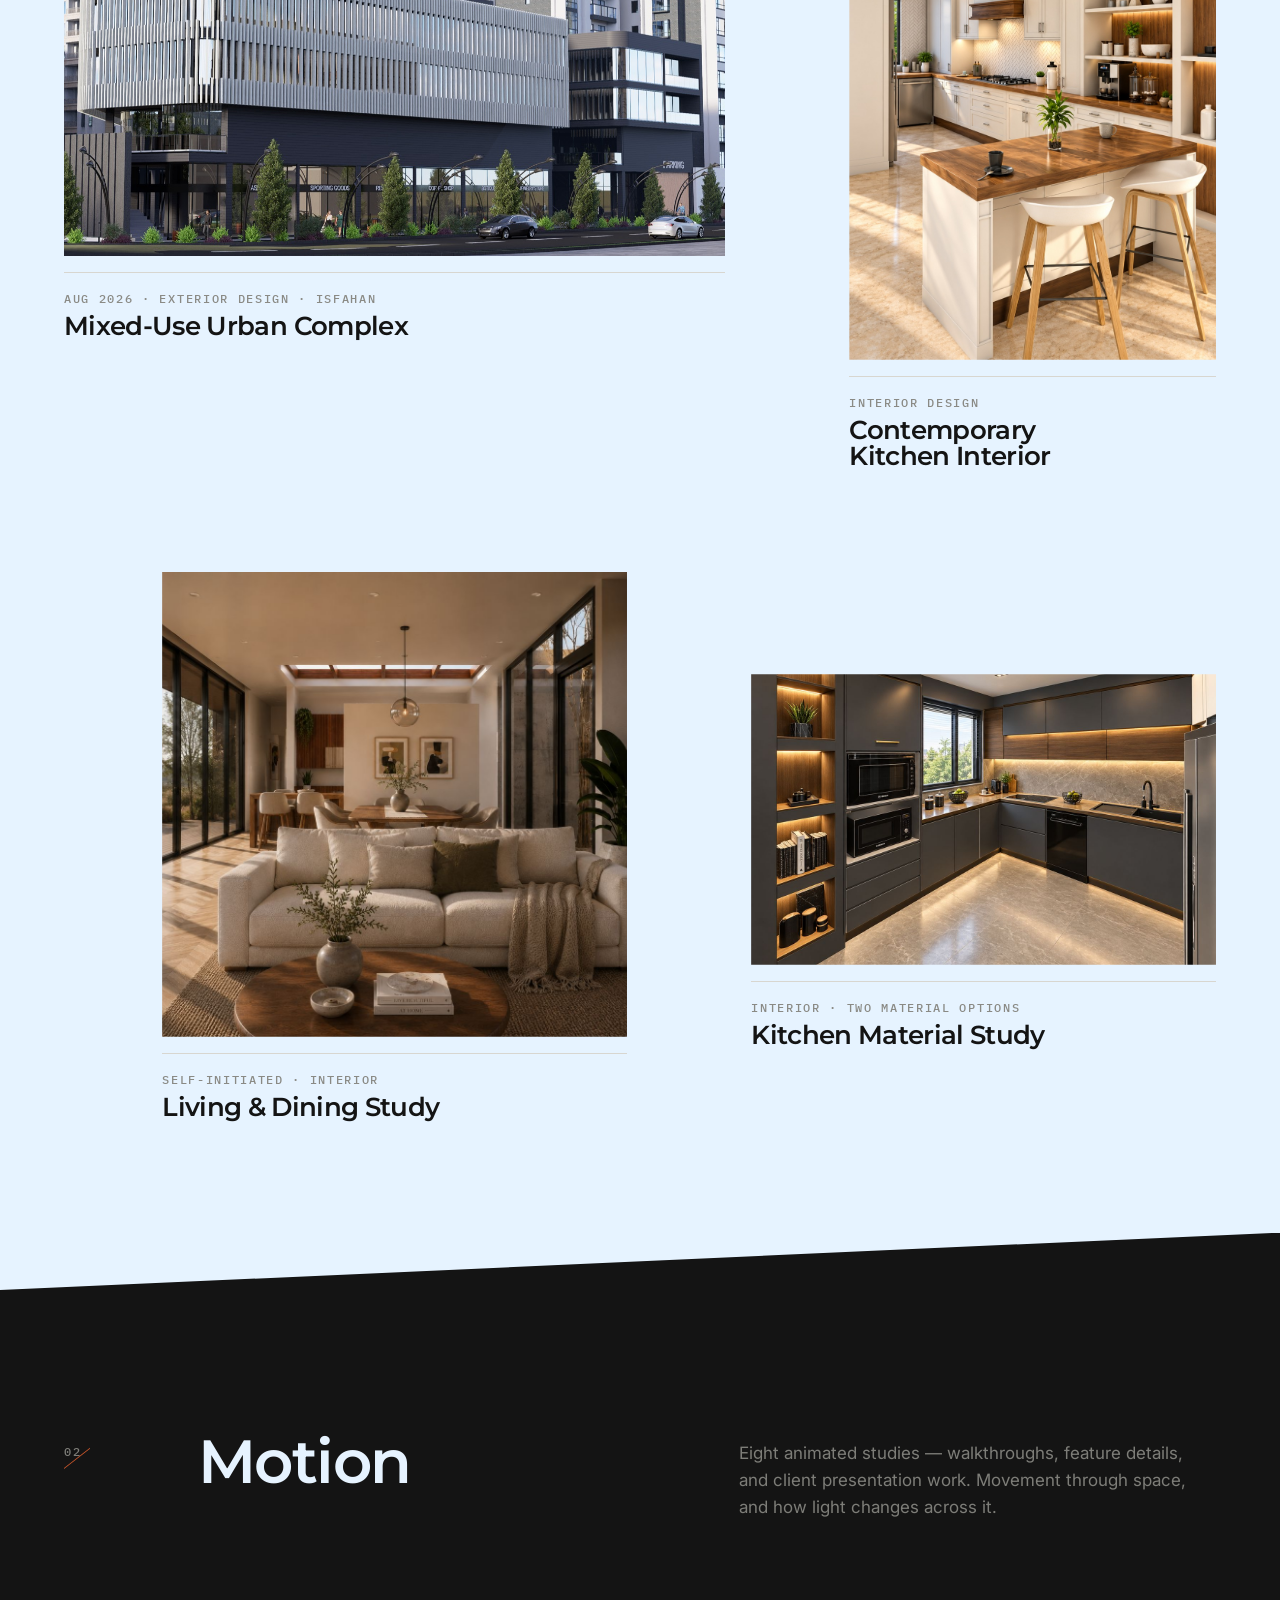
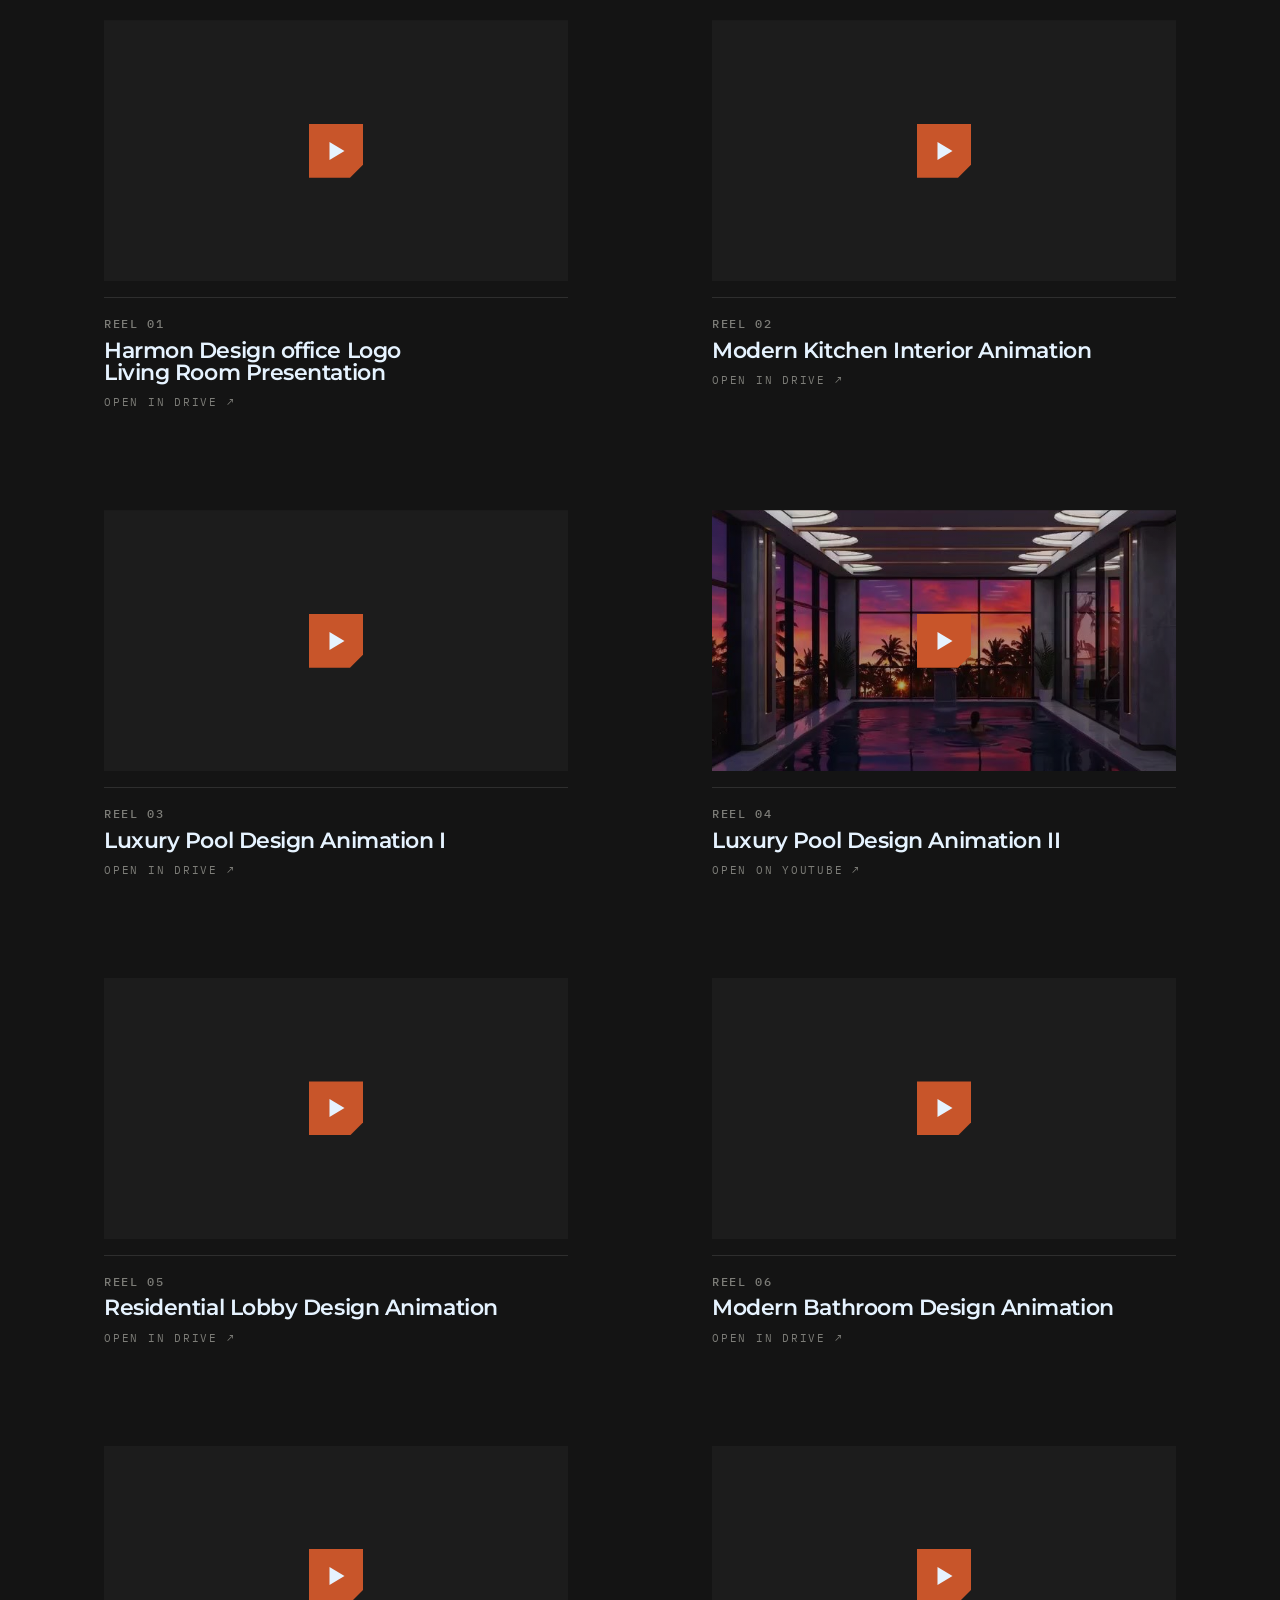
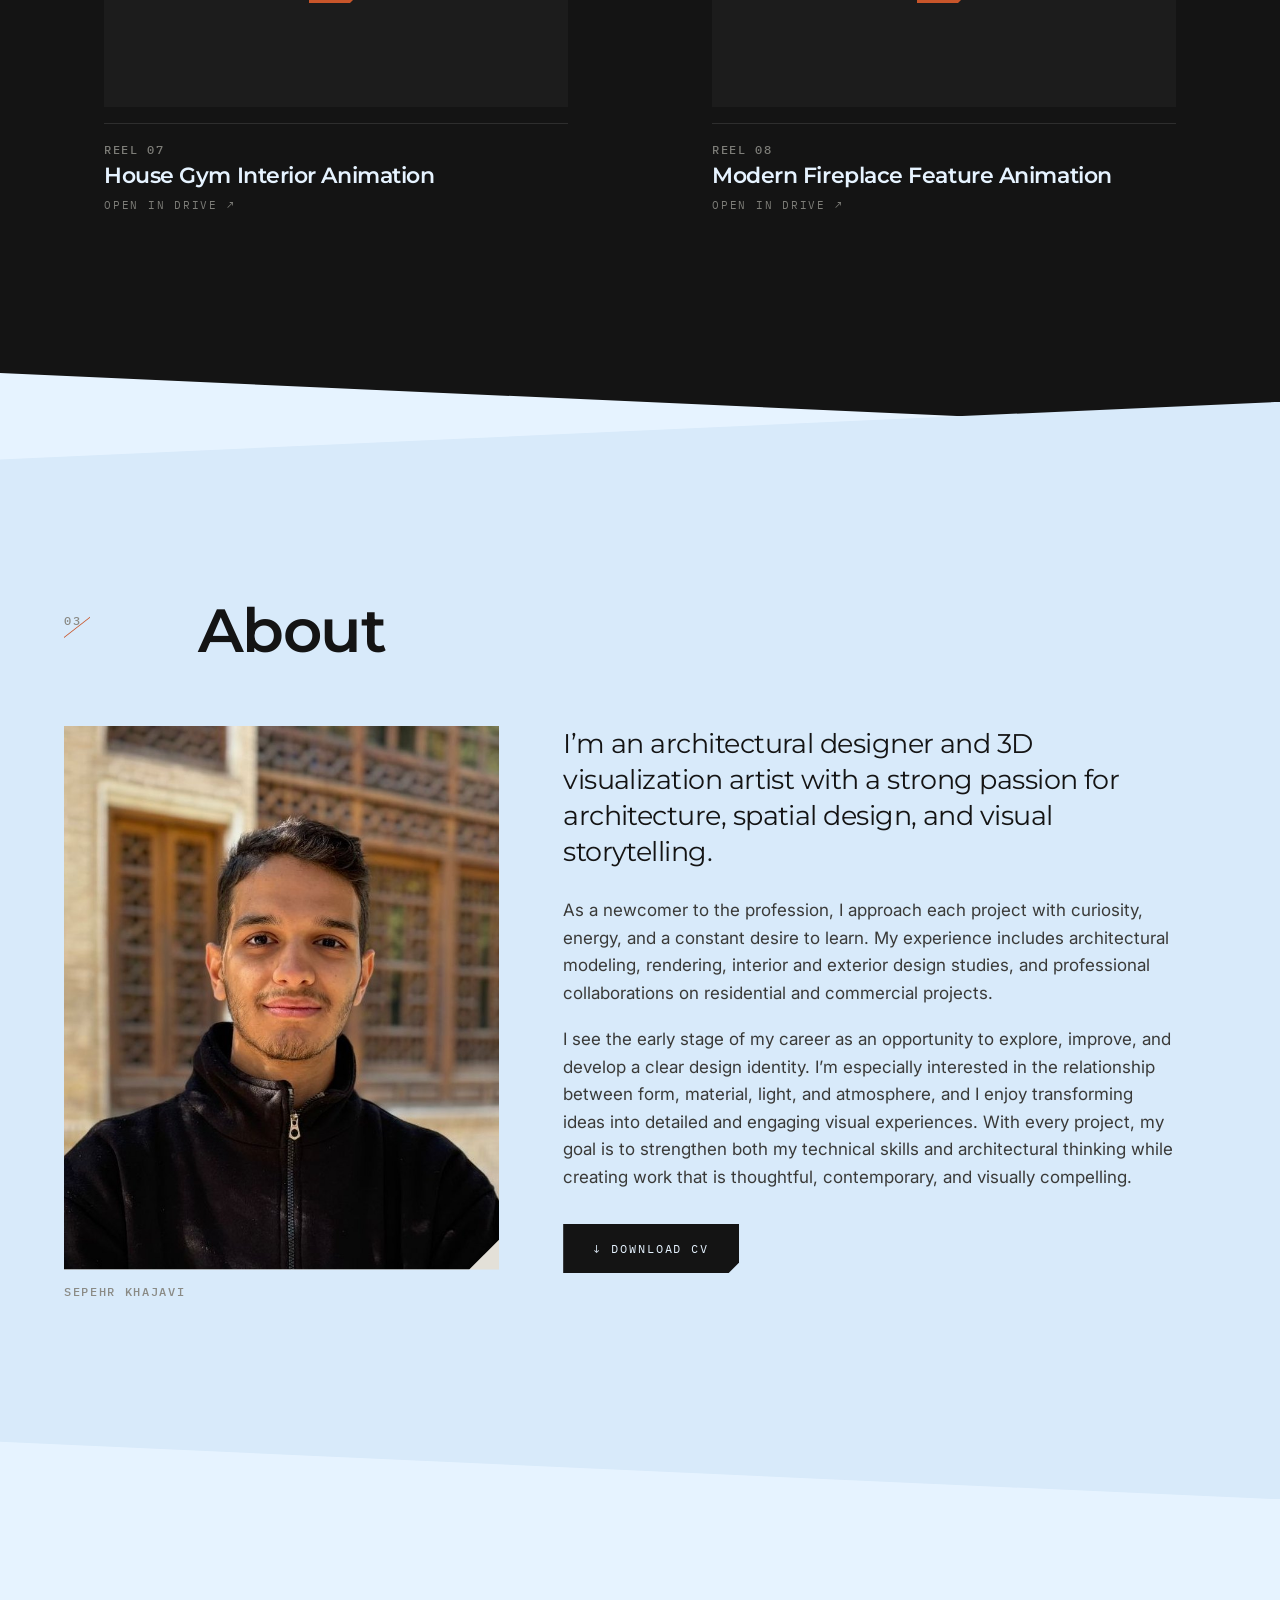
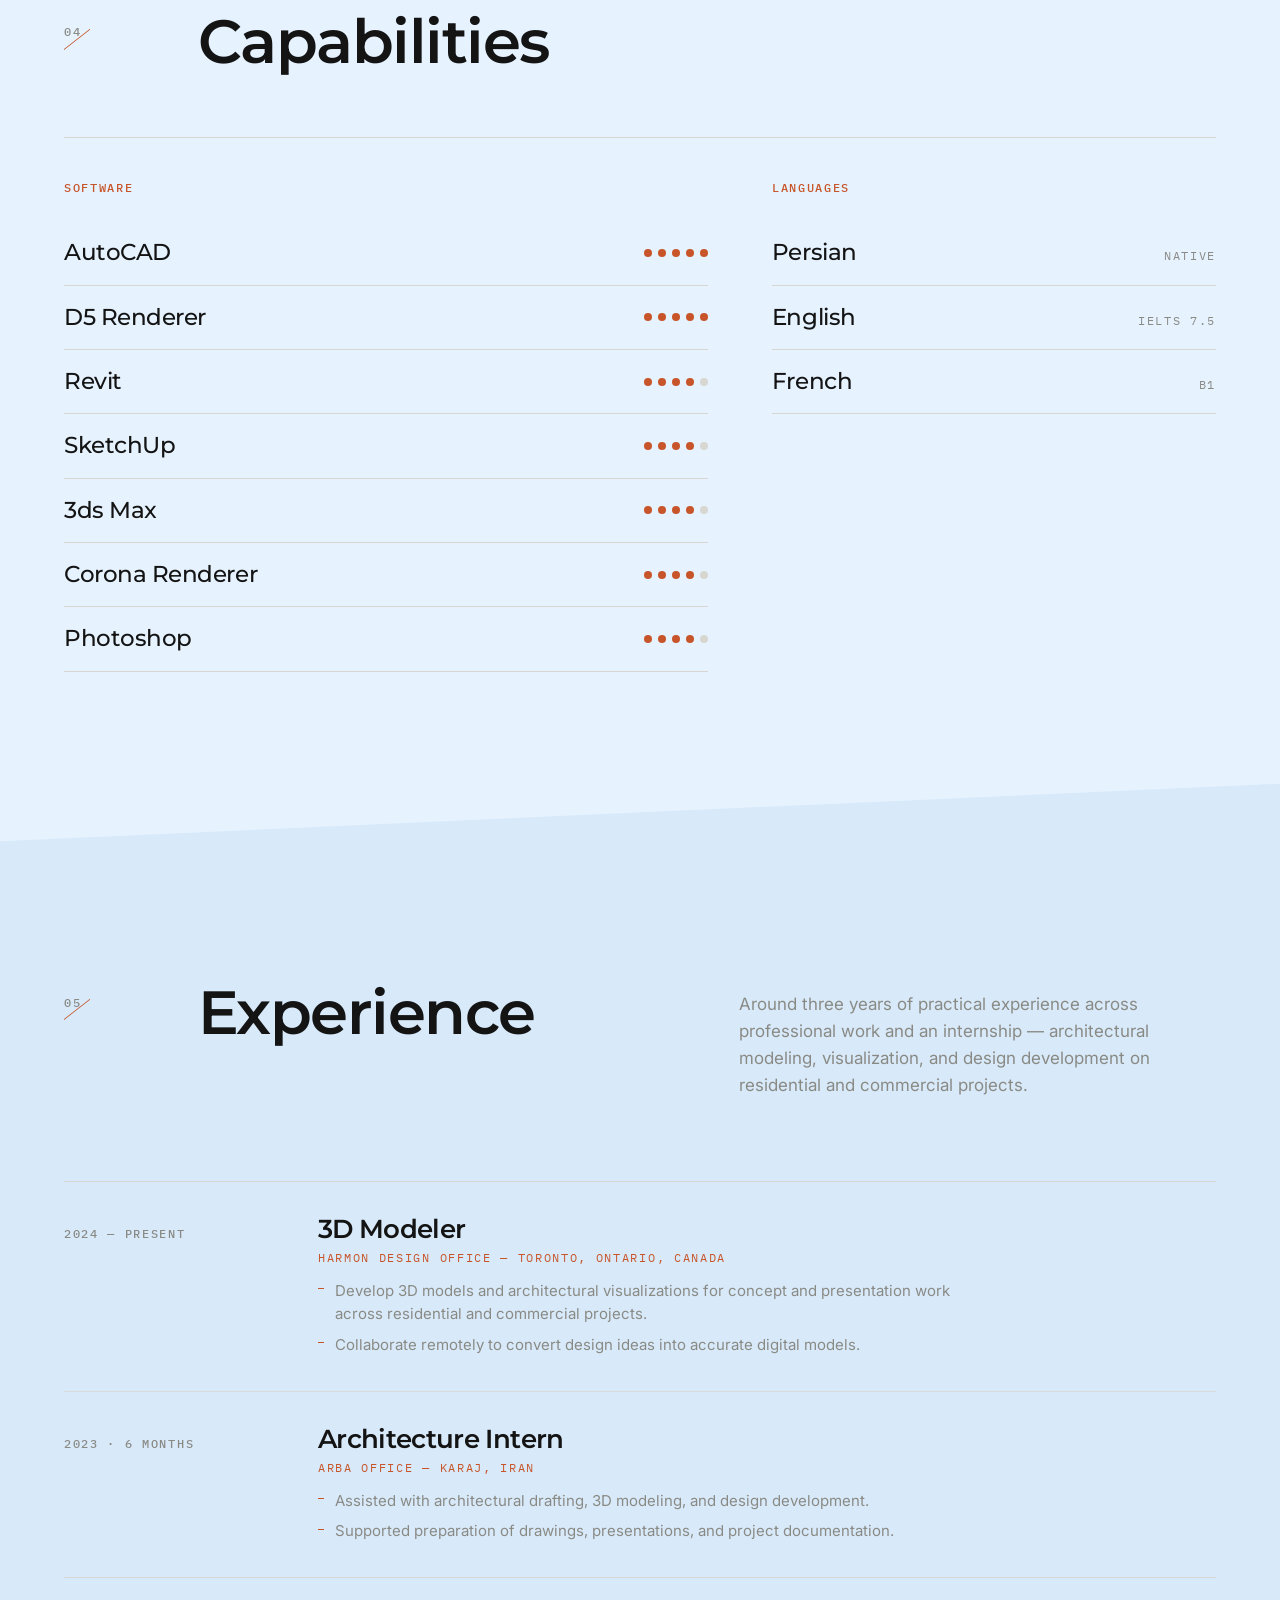
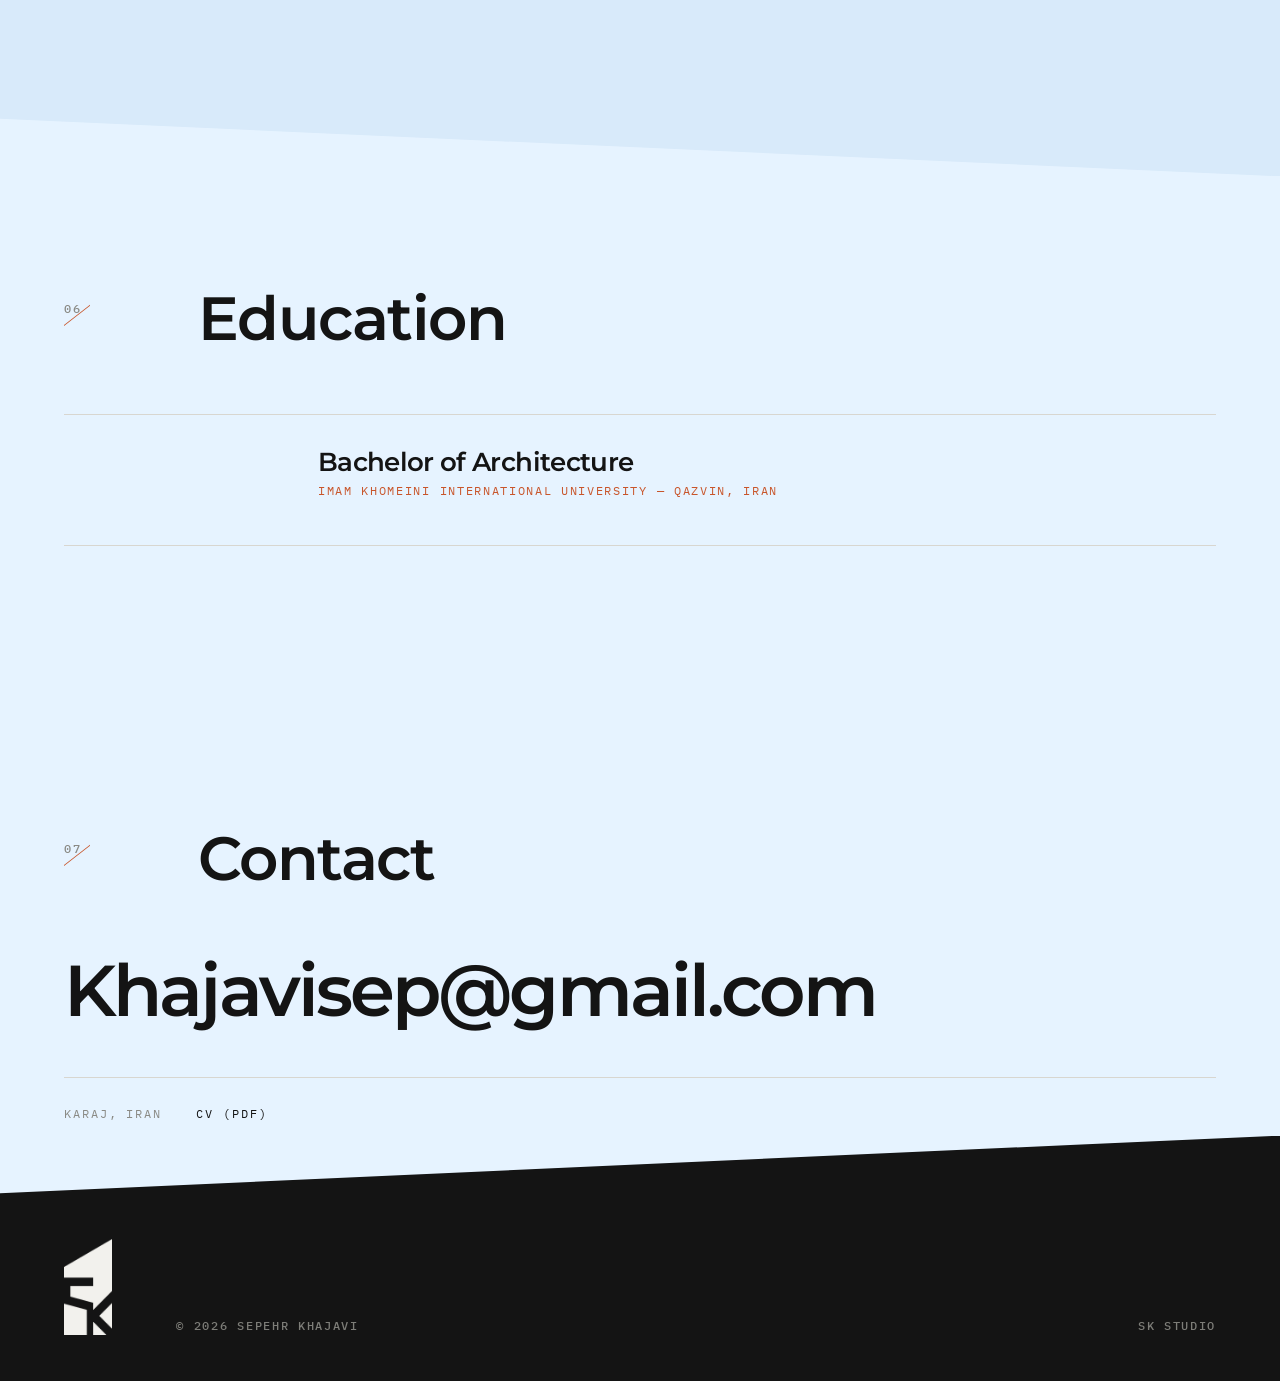
==== commit c6ed8d50: "Change portfolio background to light blue" ====
--- a/index.html
+++ b/index.html
@@ -12,7 +12,7 @@
 <link rel="preconnect" href="https://fonts.googleapis.com">
 <link rel="preconnect" href="https://fonts.gstatic.com" crossorigin>
 <link href="https://fonts.googleapis.com/css2?family=Montserrat:wght@400;500;600;700&family=Inter:wght@400;500&family=IBM+Plex+Mono:wght@400;500&display=swap" rel="stylesheet">
-<link rel="stylesheet" href="style.css?v=14">
+<link rel="stylesheet" href="style.css?v=15">
 <script>document.documentElement.classList.add('js')</script>
 </head>
 <body>
@@ -435,6 +435,6 @@
   </div>
 </div>
 
-<script src="script.js?v=14"></script>
+<script src="script.js?v=15"></script>
 </body>
 </html>
--- a/style.css
+++ b/style.css
@@ -4,10 +4,10 @@
    ============================================================ */
 
 :root{
-  --paper:#F2F1ED;
+  --paper:#E6F3FF;
   --ink:#141414;
   --grey:#8A8A85;
-  --paper-2:#E8E6DF;
+  --paper-2:#D8EAFA;
   --hair:#D8D6D0;
   --accent:#C8552A;
 
@@ -59,7 +59,7 @@
   border-bottom:1px solid transparent;
   transition:background .4s var(--ease),border-color .4s var(--ease),padding .4s var(--ease);
 }
-.nav.is-stuck{background:rgba(242,241,237,.88);backdrop-filter:blur(14px);
+.nav.is-stuck{background:rgba(230,243,255,.88);backdrop-filter:blur(14px);
   border-bottom-color:var(--hair);padding-block:11px}
 .nav.is-stuck .nav__logo{height:34px}
 .nav__mark{display:flex;align-items:center;gap:11px}
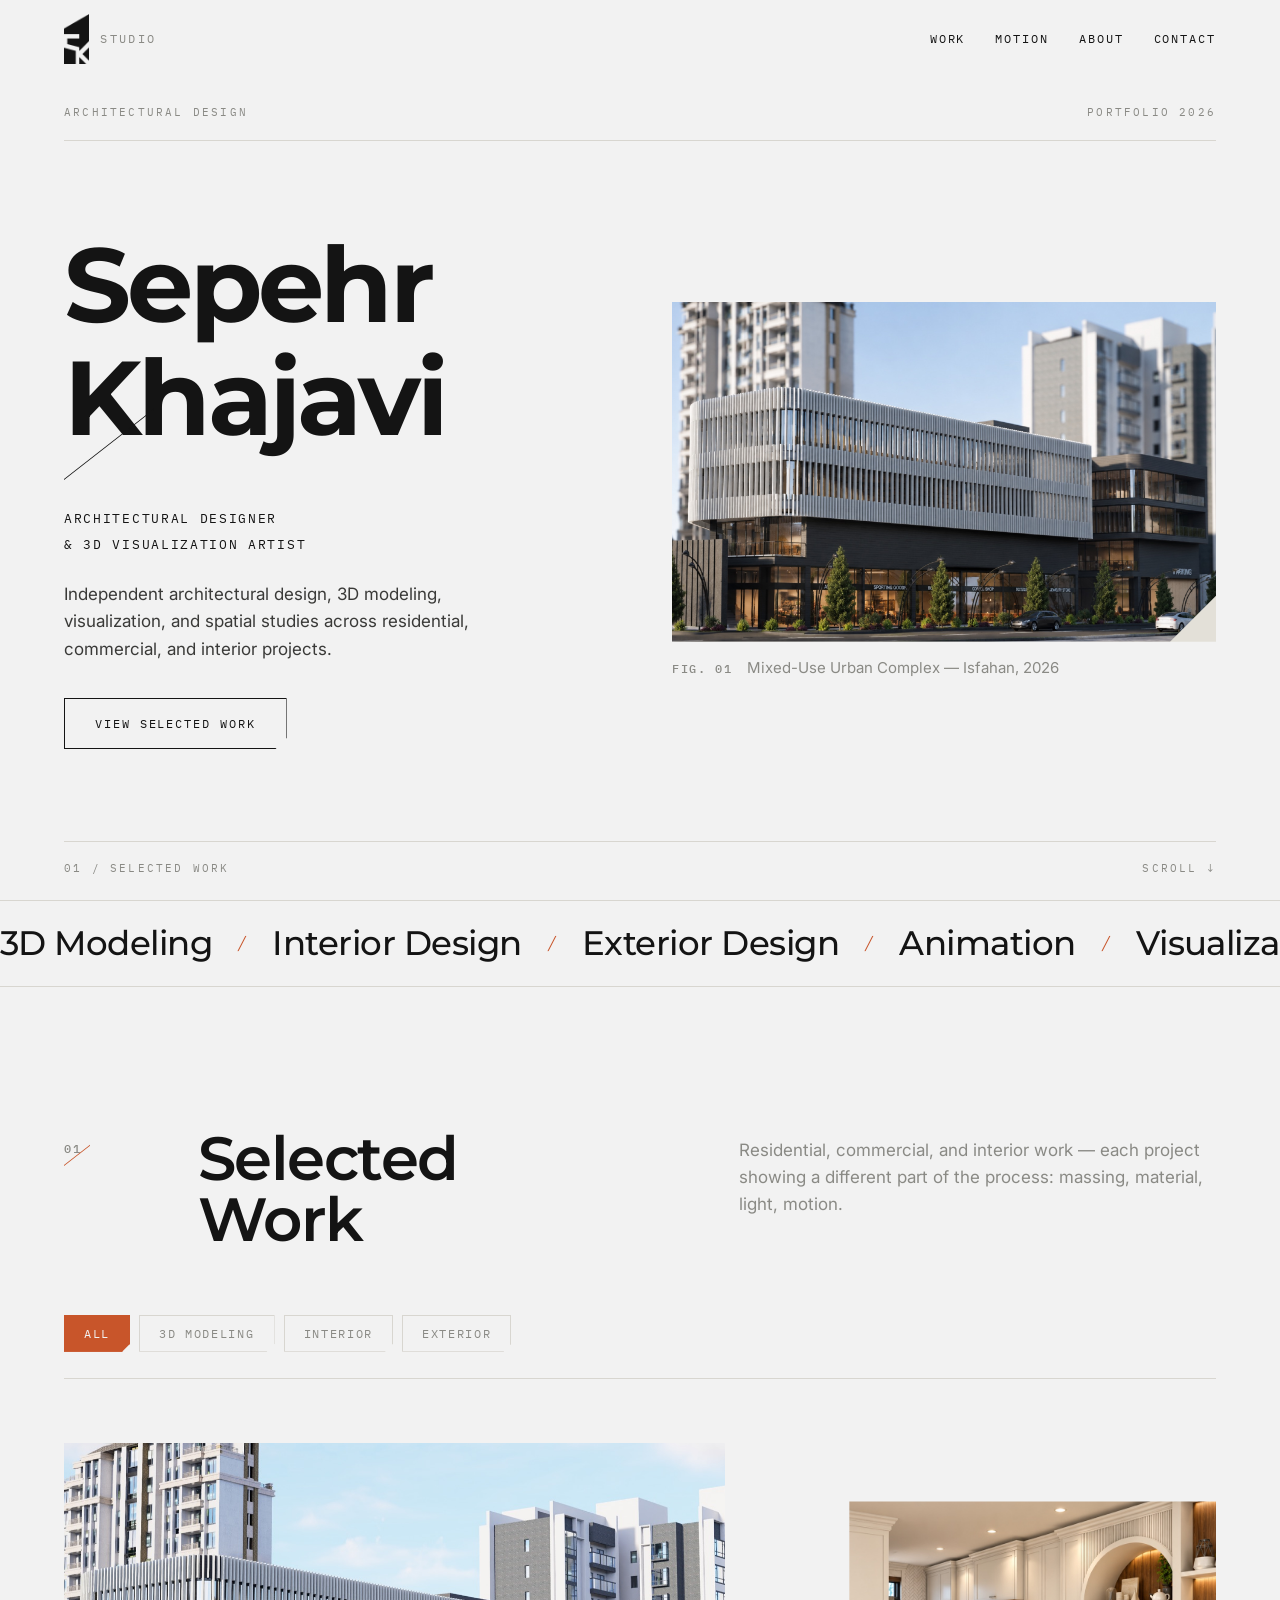
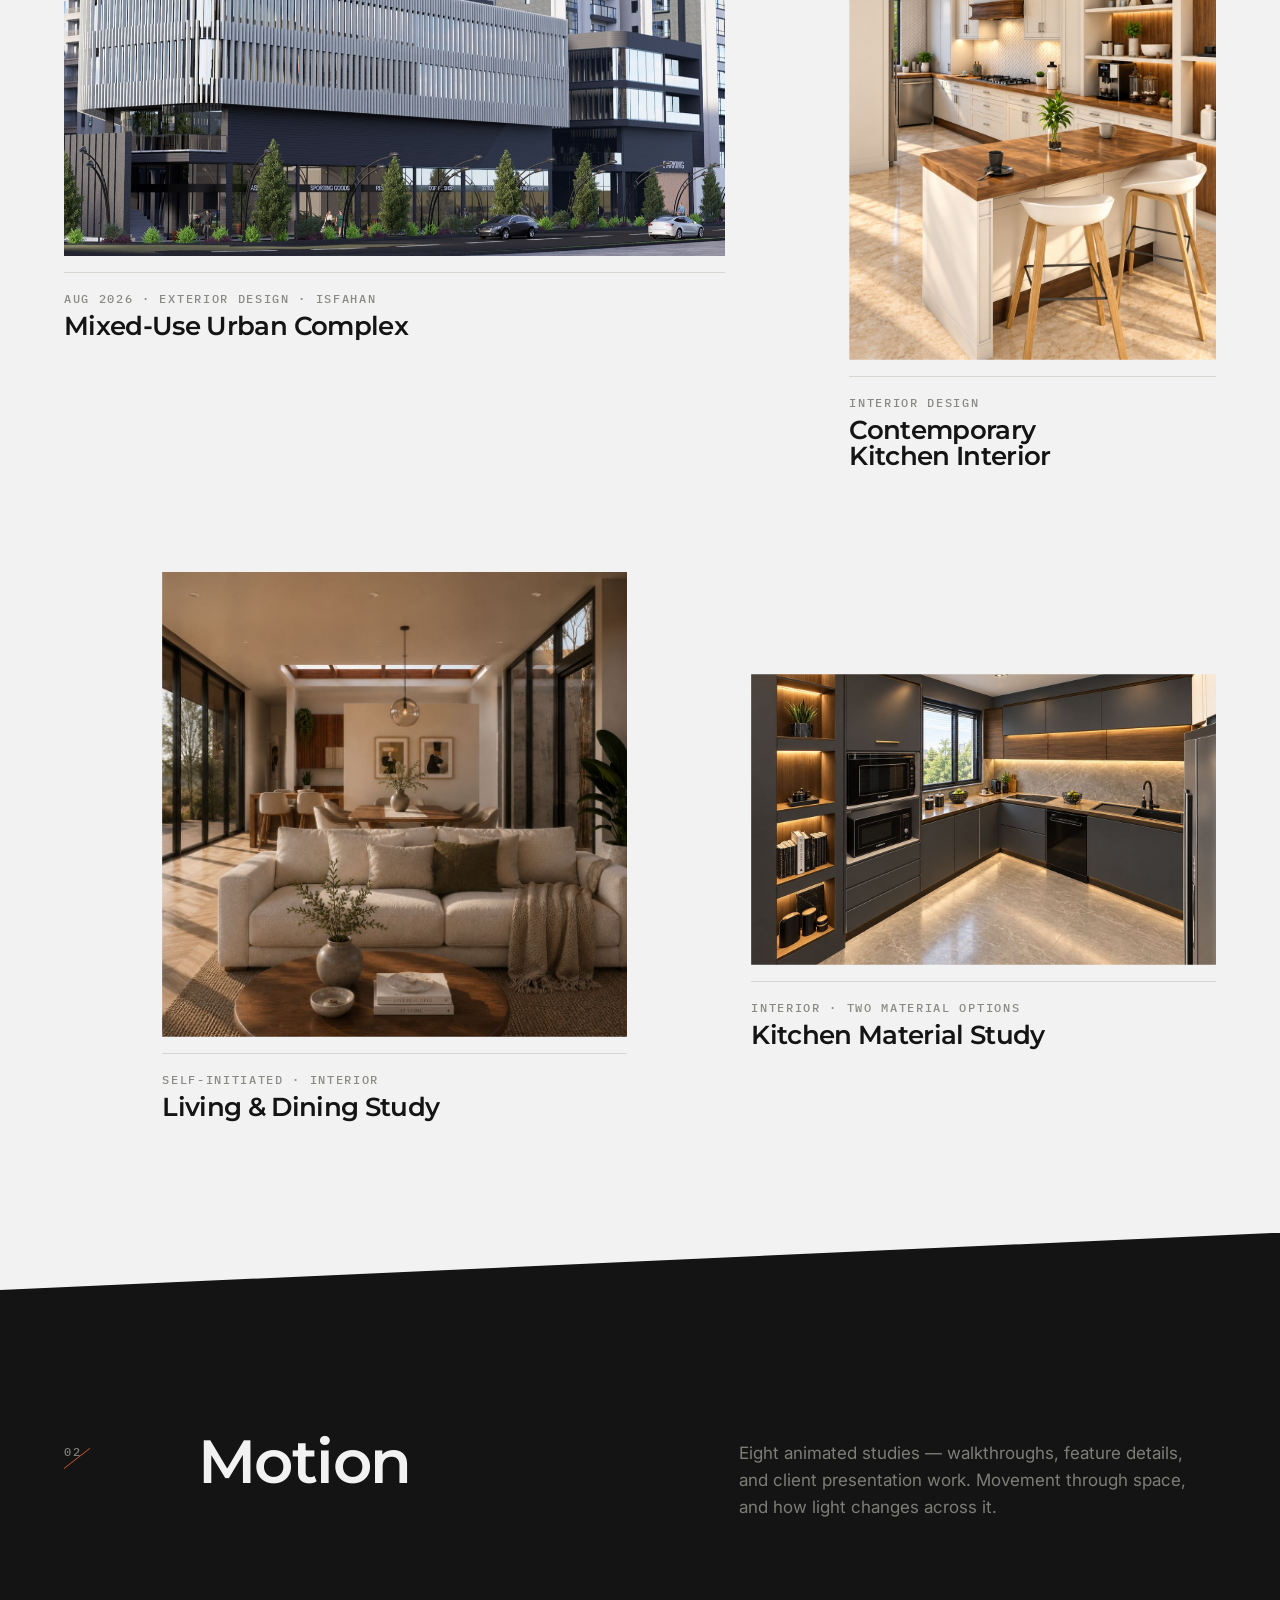
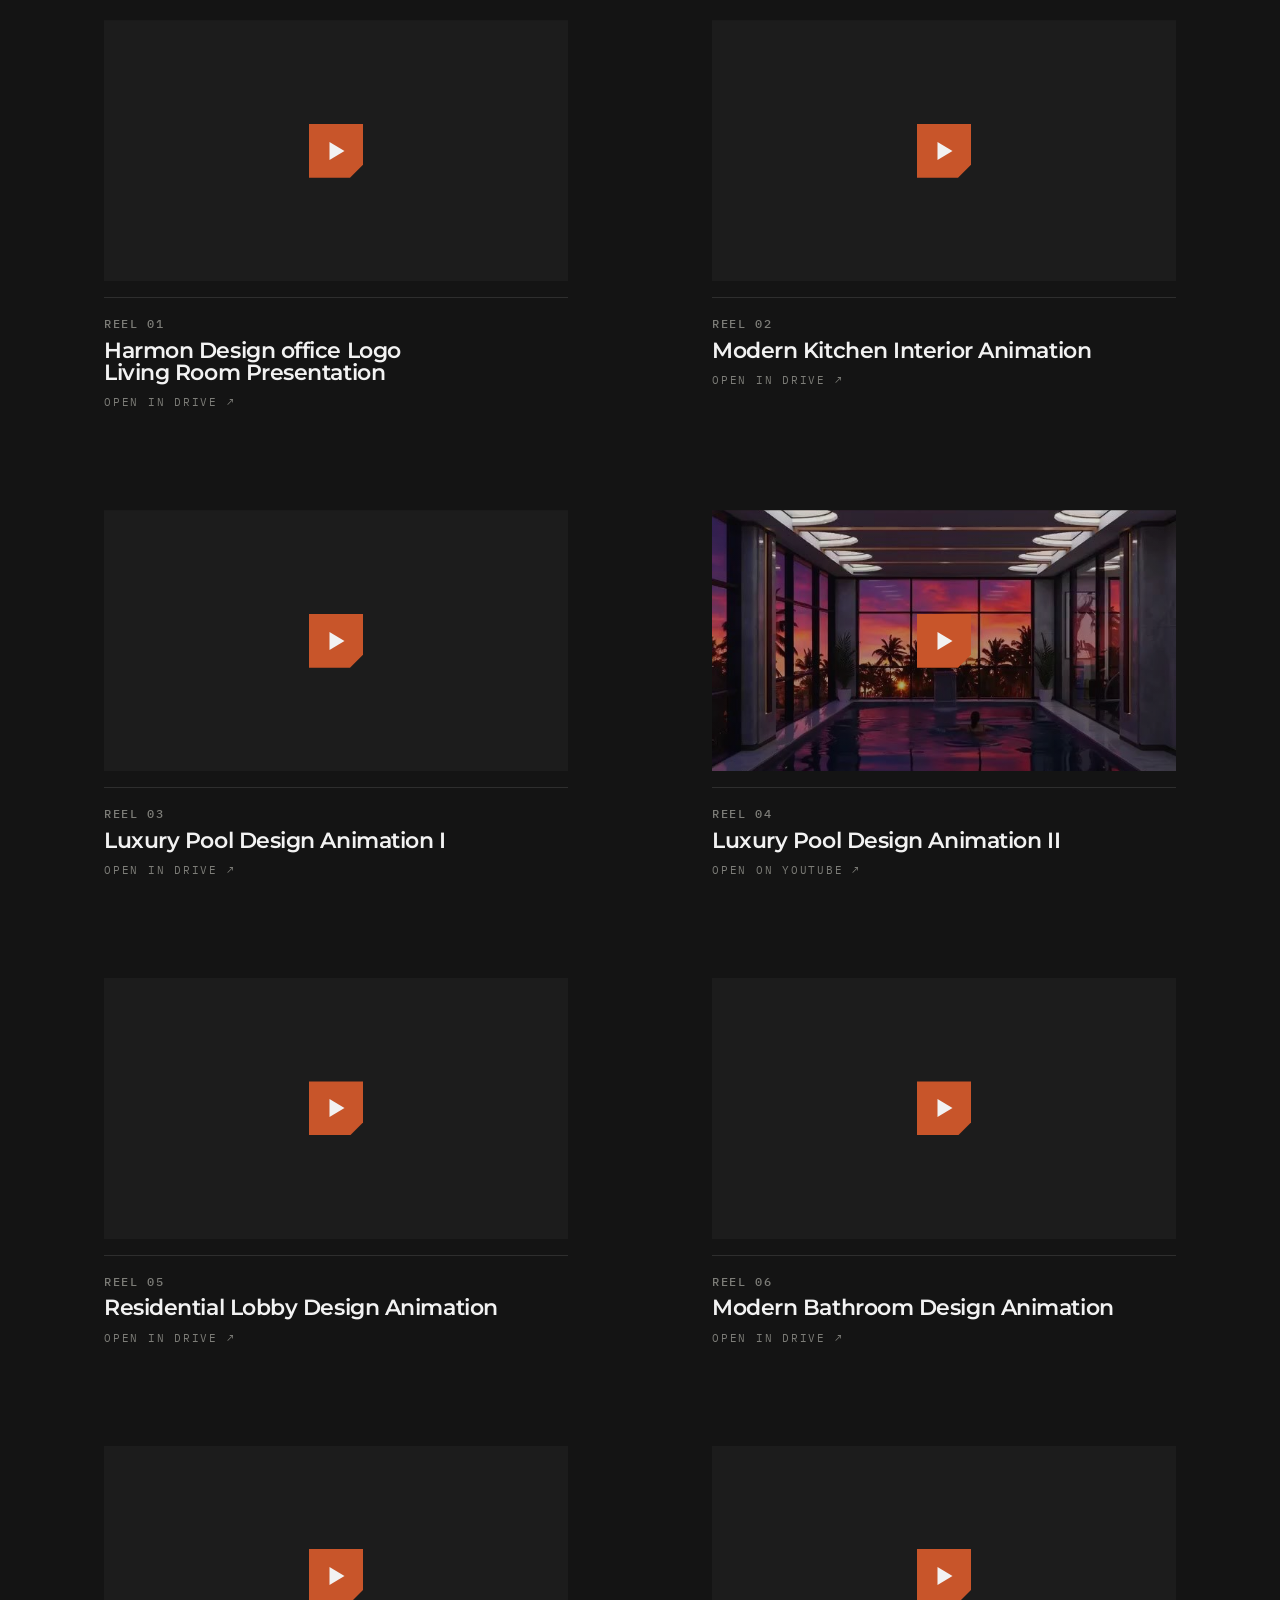
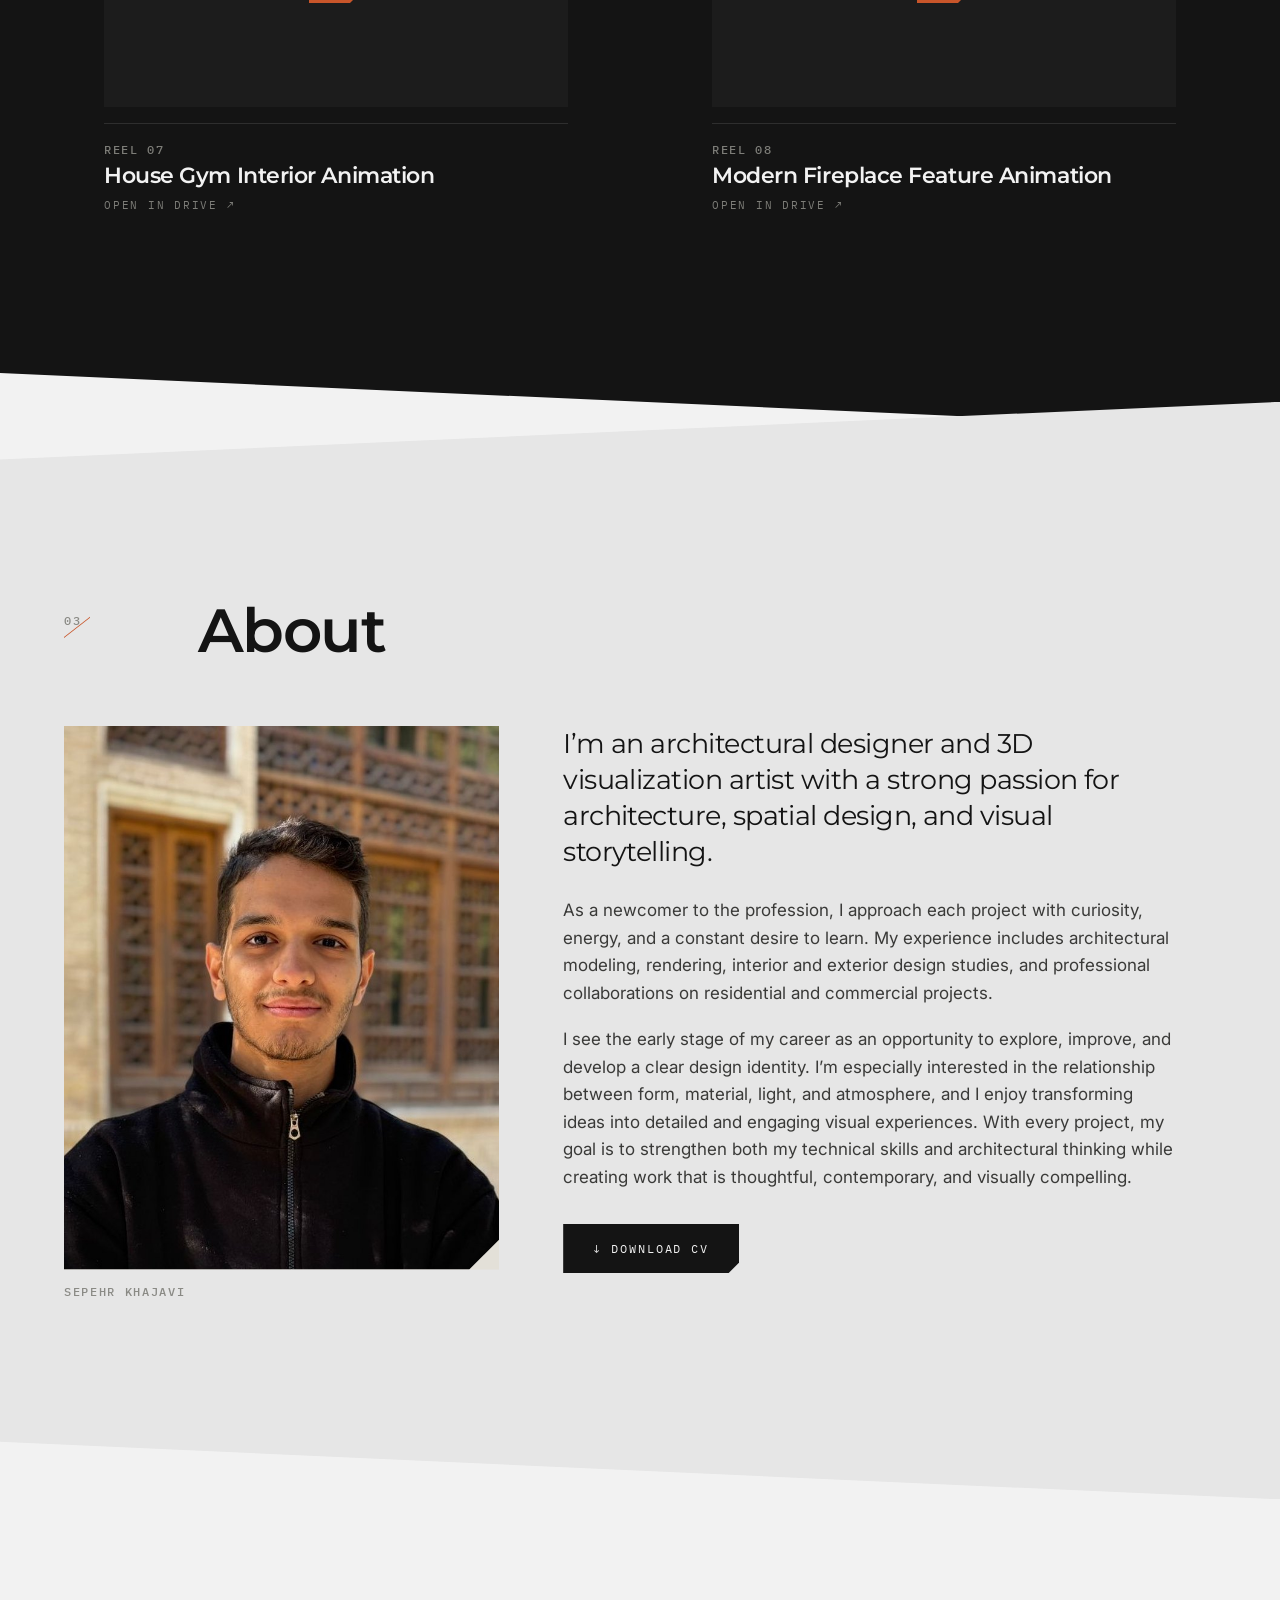
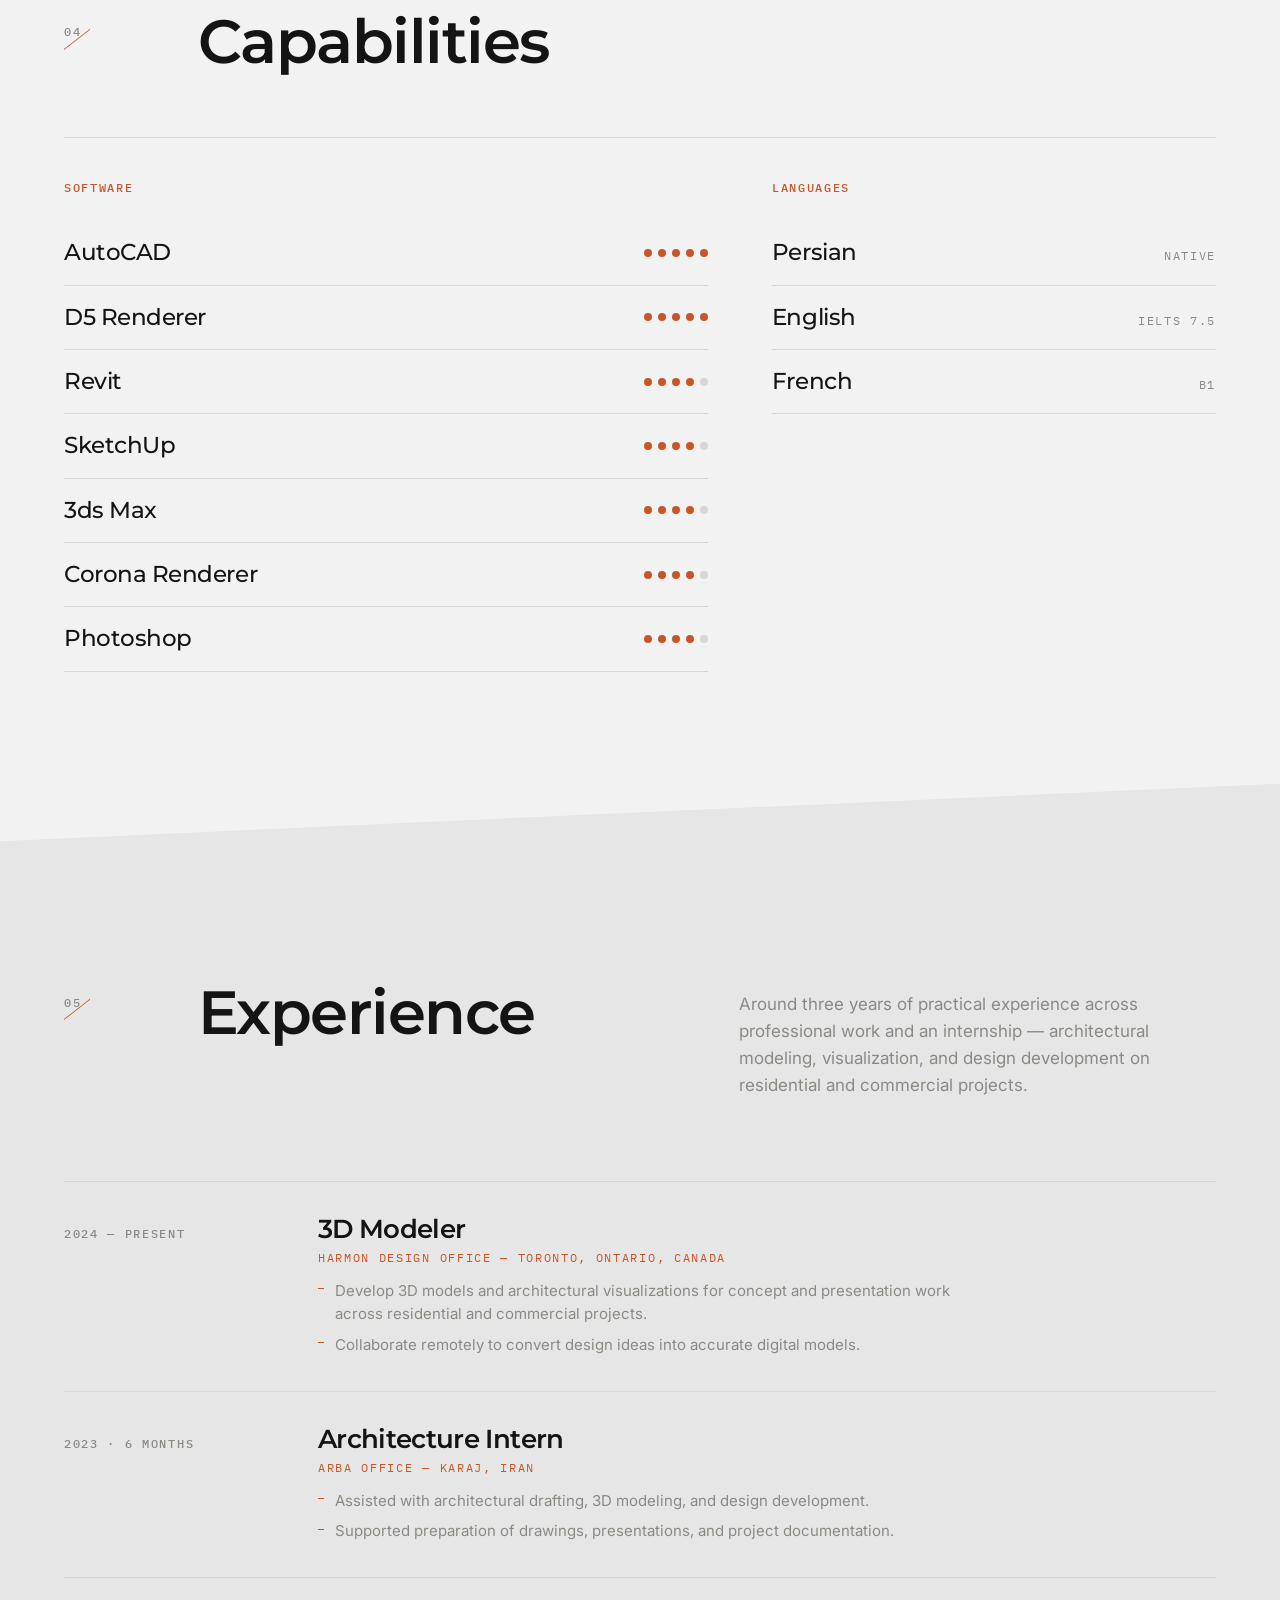
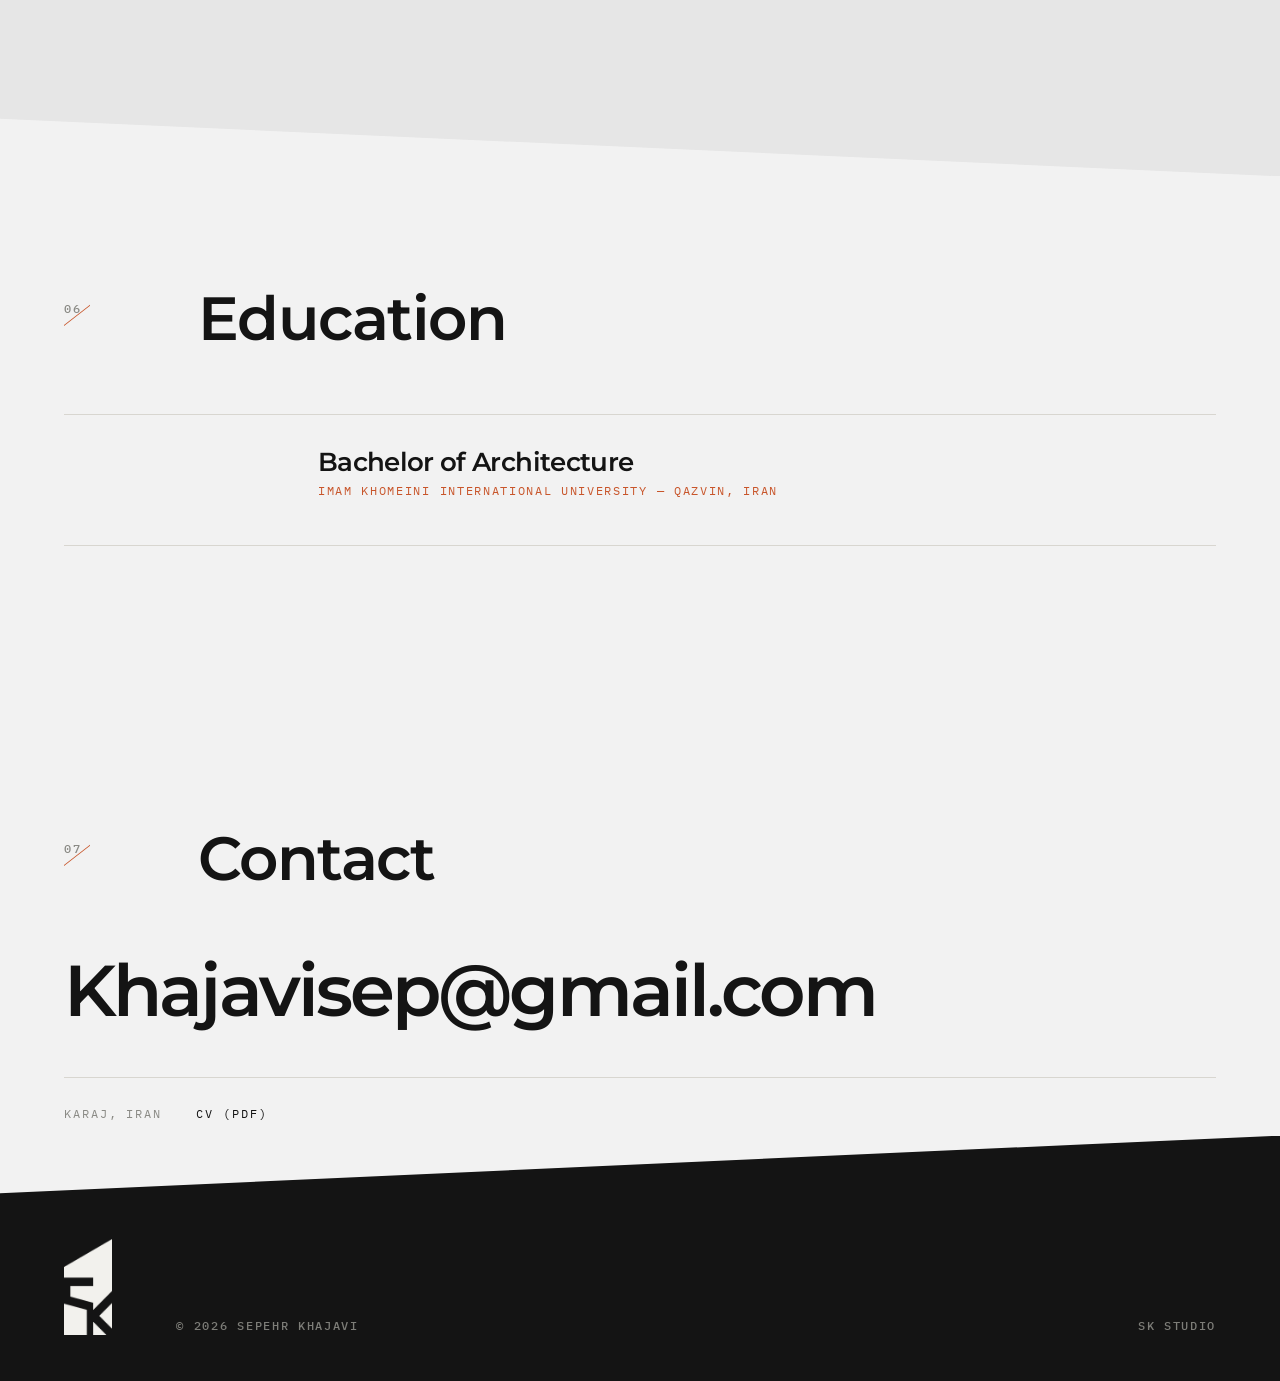
==== commit 6f3ff943: "Change portfolio background to light gray" ====
--- a/index.html
+++ b/index.html
@@ -12,7 +12,7 @@
 <link rel="preconnect" href="https://fonts.googleapis.com">
 <link rel="preconnect" href="https://fonts.gstatic.com" crossorigin>
 <link href="https://fonts.googleapis.com/css2?family=Montserrat:wght@400;500;600;700&family=Inter:wght@400;500&family=IBM+Plex+Mono:wght@400;500&display=swap" rel="stylesheet">
-<link rel="stylesheet" href="style.css?v=15">
+<link rel="stylesheet" href="style.css?v=16">
 <script>document.documentElement.classList.add('js')</script>
 </head>
 <body>
@@ -435,6 +435,6 @@
   </div>
 </div>
 
-<script src="script.js?v=15"></script>
+<script src="script.js?v=16"></script>
 </body>
 </html>
--- a/style.css
+++ b/style.css
@@ -4,10 +4,10 @@
    ============================================================ */
 
 :root{
-  --paper:#E6F3FF;
+  --paper:#F2F2F2;
   --ink:#141414;
   --grey:#8A8A85;
-  --paper-2:#D8EAFA;
+  --paper-2:#E6E6E6;
   --hair:#D8D6D0;
   --accent:#C8552A;
 
@@ -59,7 +59,7 @@
   border-bottom:1px solid transparent;
   transition:background .4s var(--ease),border-color .4s var(--ease),padding .4s var(--ease);
 }
-.nav.is-stuck{background:rgba(230,243,255,.88);backdrop-filter:blur(14px);
+.nav.is-stuck{background:rgba(242,242,242,.88);backdrop-filter:blur(14px);
   border-bottom-color:var(--hair);padding-block:11px}
 .nav.is-stuck .nav__logo{height:34px}
 .nav__mark{display:flex;align-items:center;gap:11px}
